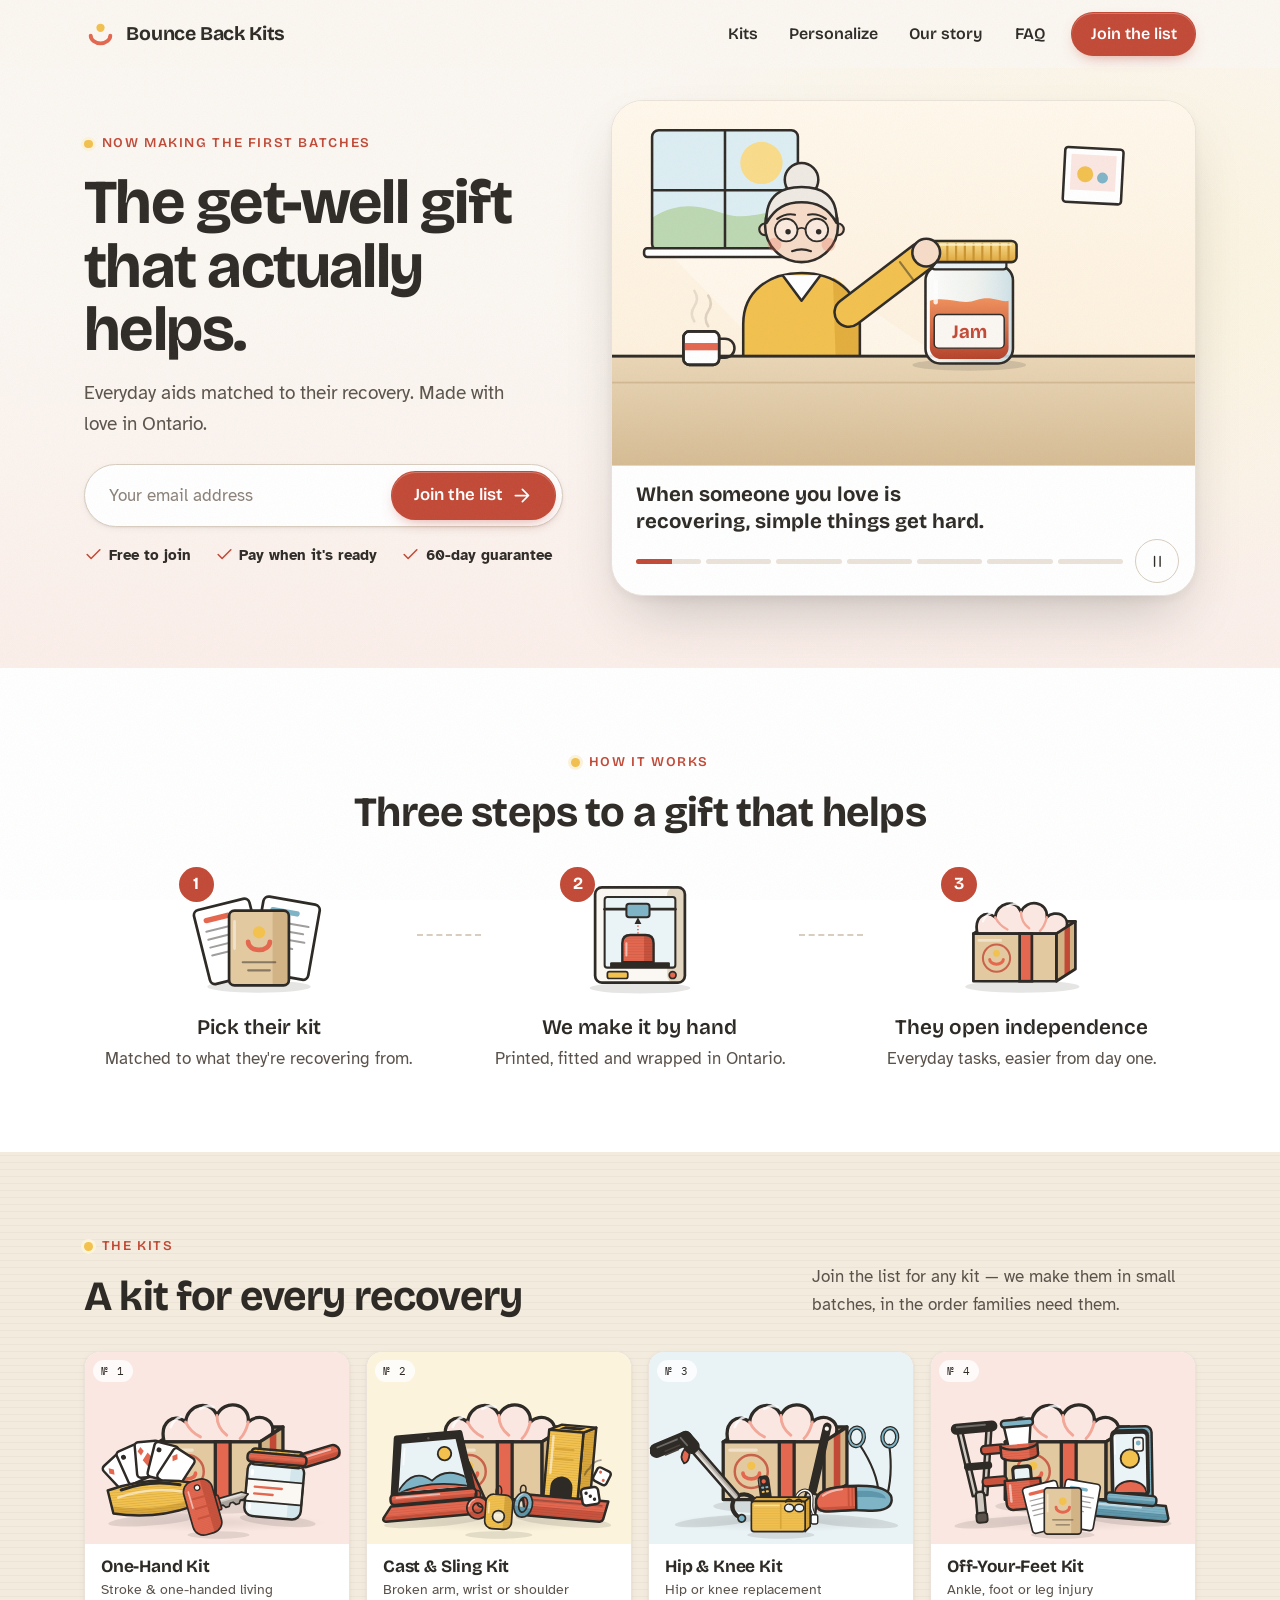
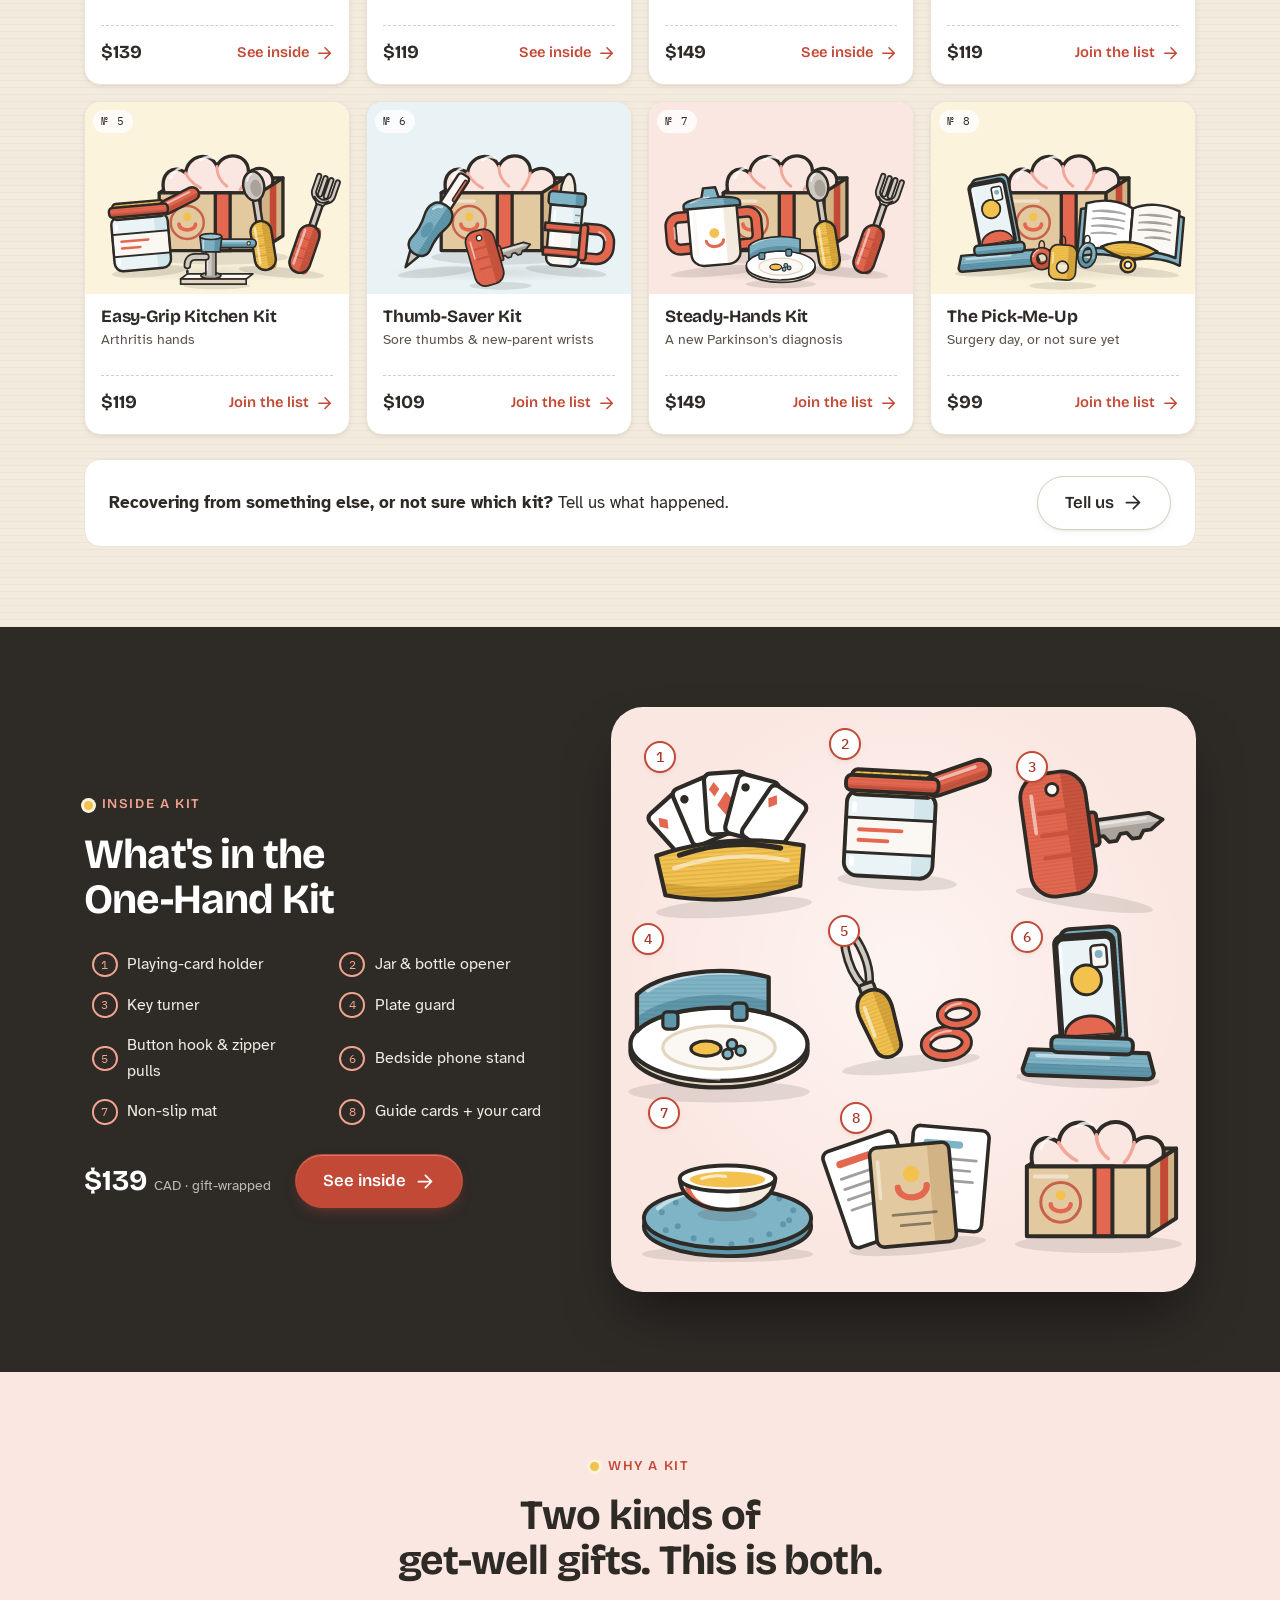
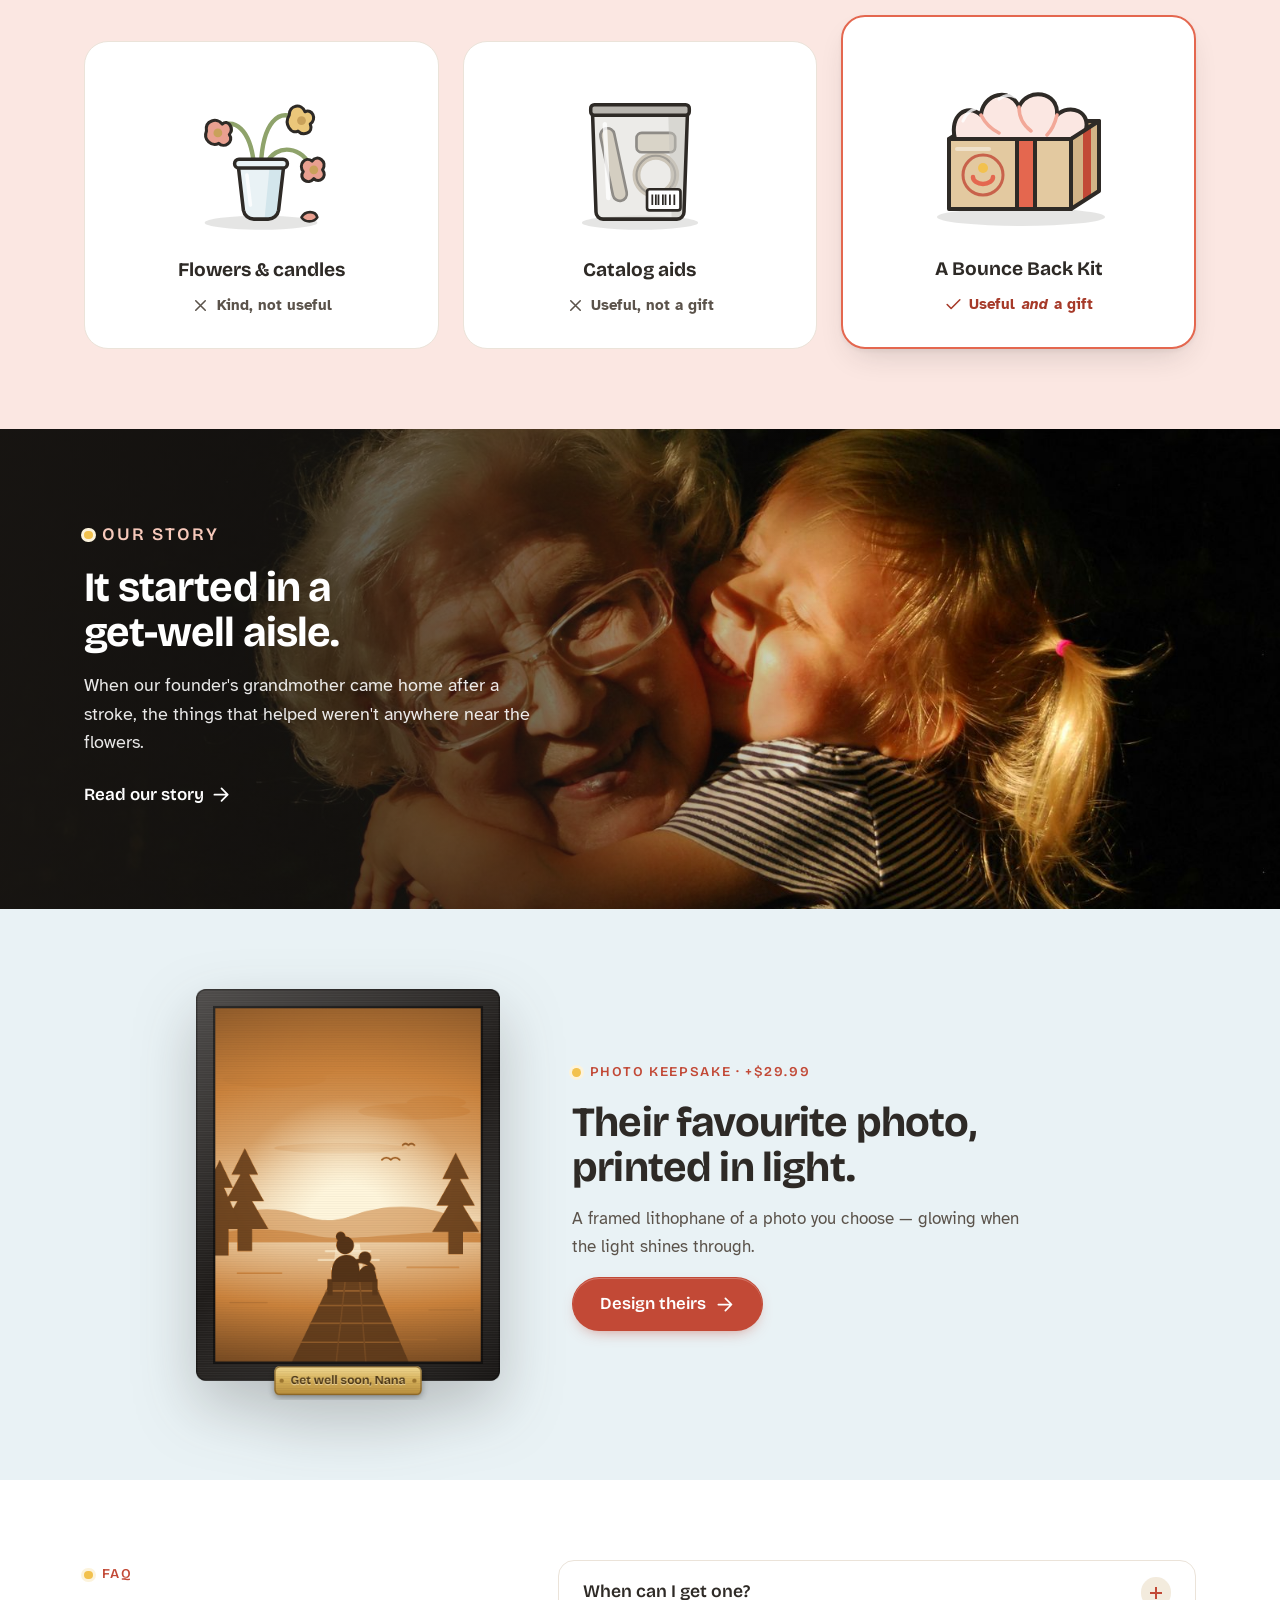
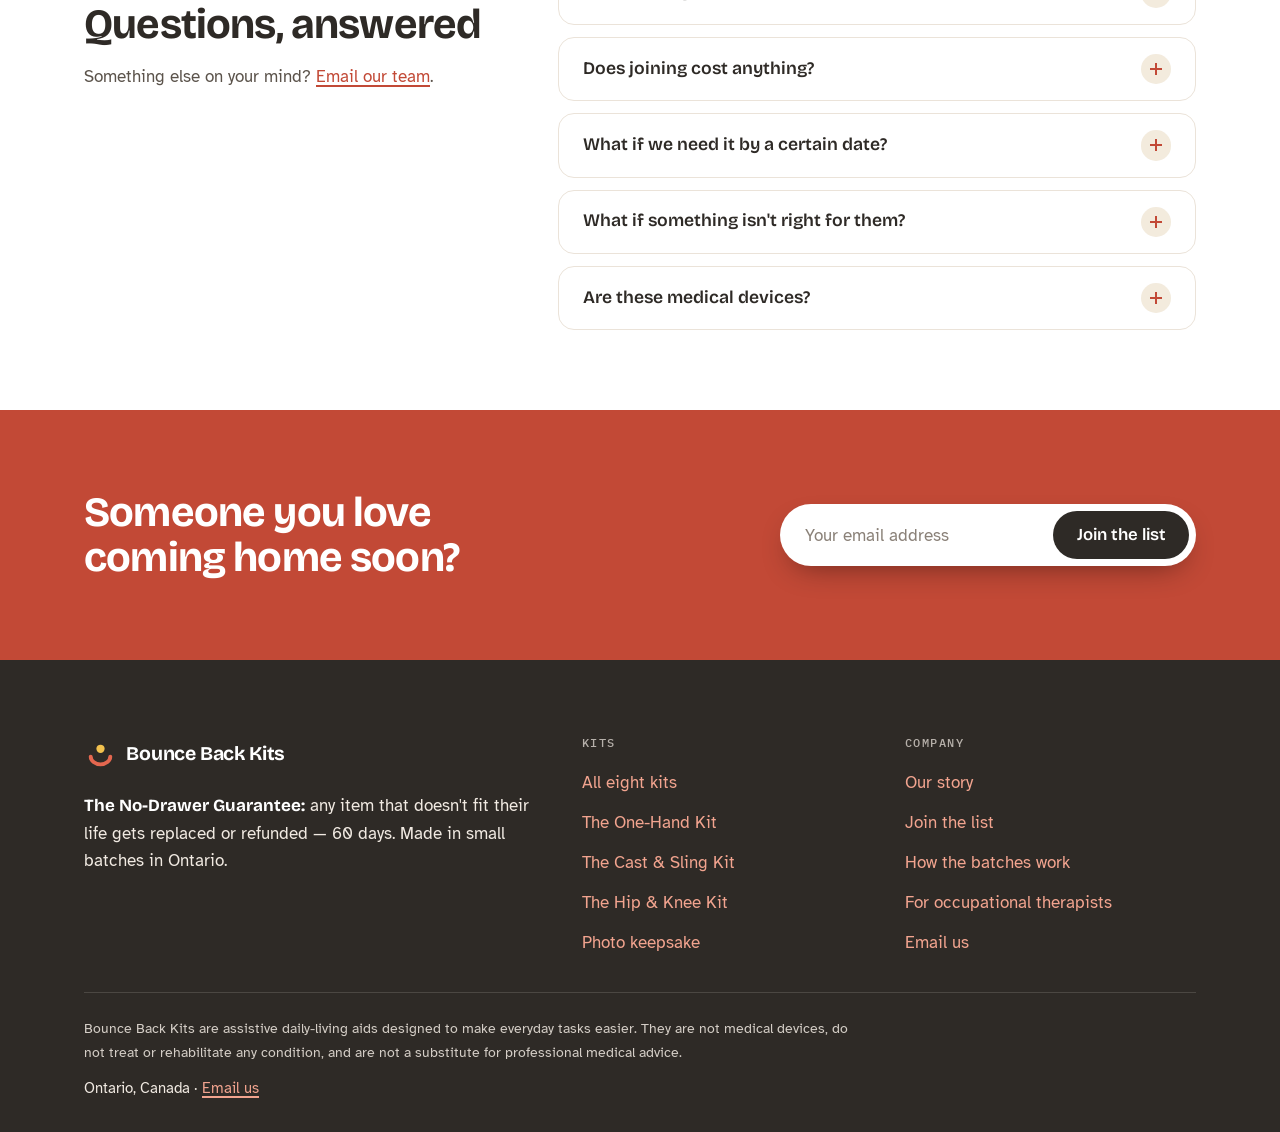
==== index.html @ bc69ba79 "Deploy site from 6f3f08d" ====
<!DOCTYPE html>
<html lang="en">
<head>
<meta charset="utf-8">
<meta name="viewport" content="width=device-width, initial-scale=1">
<meta name="robots" content="noindex, nofollow">
<title>Bounce Back Kits — the get-well gift that actually helps</title>
<meta name="description" content="Condition-matched gift kits of daily-living aids, made in small batches in Ontario. Join the list for the kit they need.">
<meta name="theme-color" content="#FBF7F2">
<meta property="og:type" content="website">
<meta property="og:title" content="Bounce Back Kits — the get-well gift that actually helps">
<meta property="og:description" content="The get-well gift that actually helps: kits of everyday aids matched to their recovery, made with love in small batches in Ontario.">
<meta property="og:image" content="assets/og-image.png">
<link rel="icon" href="assets/logo-mark.svg" type="image/svg+xml">
<link rel="preconnect" href="https://fonts.googleapis.com">
<link rel="preconnect" href="https://fonts.gstatic.com" crossorigin>
<link rel="stylesheet" href="https://fonts.googleapis.com/css2?family=Bricolage+Grotesque:opsz,wght@12..96,400;12..96,600;12..96,700&family=Atkinson+Hyperlegible:ital,wght@0,400;0,700;1,400&family=IBM+Plex+Mono:wght@400;500&display=swap">
<link rel="stylesheet" href="assets/styles.css">
<script>document.documentElement.classList.add("js");</script>
</head>
<body>
<a class="skip-link" href="#main">Skip to content</a>

<nav class="nav" aria-label="Main">
  <div class="nav-inner">
    <a class="wordmark" href="index.html"><img class="mark-img" src="assets/logo-mark.svg" alt="" width="40" height="32">Bounce Back Kits</a>
    <a class="btn nav-join" href="join.html">Join</a>
    <button class="nav-toggle" type="button" aria-expanded="false" aria-controls="nav-links">
      <svg class="icon" viewBox="0 0 24 24" aria-hidden="true"><path d="M4 7h16M4 12h16M4 17h16"/></svg>Menu
    </button>
    <div class="nav-links" id="nav-links">
      <a href="index.html#kits">Kits</a>
      <a href="personalize.html">Personalize</a>
      <a href="about.html">Our story</a>
      <a href="index.html#faq">FAQ</a>
      <a class="btn" href="join.html">Join the list</a>
    </div>
  </div>
</nav>

<main id="main">

<!-- 1 · Hero: short promise + one-field join, with the explainer "video" -->
<header class="hero2">
  <div class="wrap hero2-grid">
    <div class="hero2-copy">
      <p class="kicker">Now making the first batches</p>
      <h1>The <span class="nobr">get-well</span> gift that actually helps.</h1>
      <p class="hero2-sub">Everyday aids matched to their recovery. Made with love in Ontario.</p>
      <form class="quick-join" data-join="quick" data-done="hero-done" action="https://formspree.io/f/xyezrllg" method="POST">
        <input type="hidden" name="kits" value="Not sure yet">
        <input type="hidden" name="source" value="Homepage hero">
        <label class="visually-hidden" for="hero-email">Your email</label>
        <div class="quick-join-row" data-main-cta>
          <input type="email" id="hero-email" name="email" autocomplete="email" placeholder="Your email address" required>
          <button class="btn" type="submit">Join the list <svg class="icon icon-arrow" viewBox="0 0 24 24" aria-hidden="true"><path d="M5 12h14M13 5l7 7-7 7"/></svg></button>
        </div>
        <div class="honeypot" aria-hidden="true"><input type="text" name="_gotcha" tabindex="-1" autocomplete="off" aria-label="Leave empty"></div>
        <p class="form-status" role="status" aria-live="polite"></p>
      </form>
      <div class="quick-done" id="hero-done" tabindex="-1" hidden>
        <span class="icon-badge"><svg class="icon" viewBox="0 0 24 24" aria-hidden="true"><path d="M20 6 9 17l-5-5"/></svg></span>
        <p><strong>You're on the list.</strong> Our team will be in touch personally before we make your batch. <a href="join.html">Tell us who it's for</a></p>
      </div>
      <ul class="hero2-ticks">
        <li><svg class="icon" viewBox="0 0 24 24" aria-hidden="true"><path d="M20 6 9 17l-5-5"/></svg>Free to join</li>
        <li><svg class="icon" viewBox="0 0 24 24" aria-hidden="true"><path d="M20 6 9 17l-5-5"/></svg>Pay when it's ready</li>
        <li><svg class="icon" viewBox="0 0 24 24" aria-hidden="true"><path d="M20 6 9 17l-5-5"/></svg>60-day guarantee</li>
      </ul>
    </div>

    <div class="explainer" role="region" aria-label="How Bounce Back Kits work, in about 25 seconds">
      <div class="ex-stage">
        <svg viewBox="0 0 1600 1000" aria-hidden="true" focusable="false">
          <defs>
            <linearGradient id="x-wall" x1="0" y1="0" x2="0" y2="1"><stop offset="0" stop-color="#FFF8EC"/><stop offset="1" stop-color="#FDEED8"/></linearGradient>
            <linearGradient id="x-wood" x1="0" y1="0" x2="0" y2="1"><stop offset="0" stop-color="#EAD6B6"/><stop offset="1" stop-color="#D6BC94"/></linearGradient>
            <linearGradient id="x-glass" x1="0" x2="1"><stop offset="0" stop-color="#FFFFFF" stop-opacity=".92"/><stop offset=".55" stop-color="#EAF3F6" stop-opacity=".65"/><stop offset="1" stop-color="#C9DFE7" stop-opacity=".92"/></linearGradient>
            <linearGradient id="x-jam" x1="0" y1="0" x2="0" y2="1"><stop offset="0" stop-color="#F0905C"/><stop offset="1" stop-color="#B5422A"/></linearGradient>
            <linearGradient id="x-lid" x1="0" y1="0" x2="0" y2="1"><stop offset="0" stop-color="#FADF90"/><stop offset="1" stop-color="#E0A63A"/></linearGradient>
            <linearGradient id="x-kraft" x1="0" y1="0" x2="0" y2="1"><stop offset="0" stop-color="#EACDA5"/><stop offset="1" stop-color="#D1A877"/></linearGradient>
            <linearGradient id="x-kraft2" x1="0" y1="0" x2="0" y2="1"><stop offset="0" stop-color="#C99F6D"/><stop offset="1" stop-color="#AB8152"/></linearGradient>
            <radialGradient id="x-glow3" cx="50%" cy="55%" r="70%"><stop offset="0" stop-color="#FFF6E2"/><stop offset="1" stop-color="#FBE3DC"/></radialGradient>
            <radialGradient id="x-glow7" cx="72%" cy="60%" r="70%"><stop offset="0" stop-color="#FFF4DC"/><stop offset="1" stop-color="#FBE9E2"/></radialGradient>
            <clipPath id="x-lidclip"><rect x="850" y="384" width="260" height="58" rx="14"/></clipPath>
            <clipPath id="x-winclip"><rect x="110" y="80" width="400" height="330" rx="18"/></clipPath>
          </defs>

          <!-- ===== Scenes 1 + 2: Nana's kitchen ===== -->
          <g id="x-k">
            <rect width="1600" height="1000" fill="url(#x-wall)"/>
            <polygon points="150,410 470,410 900,700 430,700" fill="#FFFFFF" opacity=".3"/>
            <g clip-path="url(#x-winclip)">
              <rect x="110" y="80" width="400" height="330" fill="#DDEEF3"/>
              <circle cx="410" cy="170" r="58" fill="#F9DC8A"/>
              <path d="M110 320 C 190 270 250 290 310 310 C 380 332 440 290 510 300 V410 H110 Z" fill="#BCD8B2"/>
            </g>
            <path d="M310 80 V410 M110 245 H510" stroke="#2E2A26" stroke-width="7"/>
            <rect x="110" y="80" width="400" height="330" rx="18" fill="none" stroke="#2E2A26" stroke-width="7"/>
            <rect x="88" y="404" width="444" height="24" rx="9" fill="#FFFFFF" stroke="#2E2A26" stroke-width="7"/>
            <g transform="rotate(3 1320 205)">
              <rect x="1240" y="130" width="160" height="150" rx="8" fill="#FFFFFF" stroke="#2E2A26" stroke-width="7"/>
              <rect x="1258" y="148" width="124" height="98" fill="#FBE7E2"/>
              <circle cx="1298" cy="202" r="22" fill="#F2C14E"/><circle cx="1346" cy="210" r="15" fill="#7FB4C7"/>
            </g>

            <!-- Nana (drawn before the counter so it hides her waist) -->
            <g id="x-nana">
              <path d="M360 780 V612 C360 522 430 472 520 472 C610 472 680 522 680 612 V780 Z" fill="#F2C14E"/>
              <path d="M606 484 C652 506 680 552 680 612 V780 H616 Z" fill="#E3AE3C"/>
              <path d="M360 780 V612 C360 522 430 472 520 472 C610 472 680 522 680 612 V780" fill="none" stroke="#2E2A26" stroke-width="7" stroke-linejoin="round"/>
              <path d="M468 478 L520 548 L572 478" fill="#FFFFFF" stroke="#2E2A26" stroke-width="7" stroke-linejoin="round"/>
              <circle cx="520" cy="216" r="46" fill="#EFEAE3" stroke="#2E2A26" stroke-width="7"/>
              <circle cx="420" cy="352" r="16" fill="#F6DCC8" stroke="#2E2A26" stroke-width="6"/><circle cx="620" cy="352" r="16" fill="#F6DCC8" stroke="#2E2A26" stroke-width="6"/>
              <circle cx="520" cy="342" r="100" fill="#F6DCC8" stroke="#2E2A26" stroke-width="7"/>
              <path d="M424 334 C420 254 470 236 520 236 C570 236 620 254 616 334 C592 292 562 278 520 278 C478 278 448 292 424 334 Z" fill="#EFEAE3" stroke="#2E2A26" stroke-width="7" stroke-linejoin="round"/>
              <circle cx="446" cy="394" r="19" fill="#E4674F" opacity=".26"/><circle cx="594" cy="394" r="19" fill="#E4674F" opacity=".26"/>
              <g id="x-brows" fill="none" stroke="#2E2A26" stroke-width="6" stroke-linecap="round">
                <path id="x-browL" d="M452 314 Q478 302 502 312"/><path id="x-browR" d="M538 312 Q562 302 588 314"/>
              </g>
              <g fill="#FFFFFF" fill-opacity=".4" stroke="#2E2A26" stroke-width="5"><circle cx="478" cy="354" r="31"/><circle cx="562" cy="354" r="31"/></g>
              <path d="M509 352 Q520 344 531 352" fill="none" stroke="#2E2A26" stroke-width="5"/>
              <g id="x-eyes" fill="#2E2A26"><circle cx="478" cy="356" r="7.5"/><circle cx="562" cy="356" r="7.5"/></g>
              <path id="x-mouth" d="M494 412 Q520 402 546 412" fill="none" stroke="#2E2A26" stroke-width="6" stroke-linecap="round"/>
            </g>

            <!-- counter -->
            <rect y="700" width="1600" height="300" fill="url(#x-wood)"/>
            <rect y="696" width="1600" height="8" fill="#2E2A26"/>
            <rect y="770" width="1600" height="5" fill="#C4A77C" opacity=".55"/>

            <!-- mug with steam -->
            <g>
              <g id="x-steam" fill="none" stroke="#C9BCA8" stroke-width="7" stroke-linecap="round" opacity=".8">
                <path d="M226 606 q-14 -22 0 -42 q14 -20 0 -42"/><path d="M264 610 q-14 -22 0 -42 q14 -20 0 -42"/>
              </g>
              <path d="M290 652 h20 a26 26 0 0 1 0 52 h-20" fill="none" stroke="#2E2A26" stroke-width="7"/>
              <rect x="196" y="632" width="98" height="92" rx="16" fill="#FFFFFF" stroke="#2E2A26" stroke-width="7"/>
              <rect x="196" y="664" width="98" height="20" fill="#E4674F"/>
              <rect x="196" y="632" width="98" height="92" rx="16" fill="none" stroke="#2E2A26" stroke-width="7"/>
            </g>

            <!-- jar -->
            <g id="x-jar">
              <ellipse cx="980" cy="724" rx="156" ry="16" fill="#2E2A26" opacity=".14"/>
              <rect x="860" y="452" width="240" height="268" rx="40" fill="url(#x-glass)"/>
              <path d="M872 548 C920 534 960 562 1000 546 C1040 532 1070 554 1088 548 V676 A32 32 0 0 1 1056 708 H904 A32 32 0 0 1 872 676 Z" fill="url(#x-jam)"/>
              <rect x="884" y="586" width="192" height="92" rx="12" fill="#FBF7F2" stroke="#2E2A26" stroke-width="4"/>
              <text x="980" y="650" text-anchor="middle" font-family="Bricolage Grotesque, Arial, sans-serif" font-weight="700" font-size="52" fill="#C24936">Jam</text>
              <path d="M888 496 V552" stroke="#FFFFFF" stroke-width="12" stroke-linecap="round" opacity=".85"/>
              <rect x="860" y="452" width="240" height="268" rx="40" fill="none" stroke="#2E2A26" stroke-width="7"/>
              <rect x="878" y="436" width="204" height="26" rx="8" fill="#EAF3F6" stroke="#2E2A26" stroke-width="6"/>
              <g id="x-lidg">
                <rect x="850" y="384" width="260" height="58" rx="14" fill="url(#x-lid)"/>
                <g clip-path="url(#x-lidclip)" stroke="#C99430" stroke-width="6" stroke-linecap="round"><path d="M872 392 V436 M896 392 V436 M920 392 V436 M944 392 V436 M968 392 V436 M992 392 V436 M1016 392 V436 M1040 392 V436 M1064 392 V436 M1088 392 V436"/></g>
                <path d="M866 394 H1094" stroke="#FFF3C9" stroke-width="6" stroke-linecap="round" opacity=".85"/>
                <rect x="850" y="384" width="260" height="58" rx="14" fill="none" stroke="#2E2A26" stroke-width="7"/>
              </g>
              <g id="x-strain" stroke="#E4674F" stroke-width="9" stroke-linecap="round" opacity="0"><path d="M1134 388 l28 -20 M1142 418 h36 M1134 448 l28 18 M980 366 v-34 M930 370 l-14 -30 M1030 370 l14 -30"/></g>
            </g>

            <!-- her working arm, over the jar -->
            <g id="x-arm">
              <path d="M650 580 L852 426" stroke="#2E2A26" stroke-width="86" stroke-linecap="round"/>
              <path d="M650 580 L852 426" stroke="#F2C14E" stroke-width="72" stroke-linecap="round"/>
              <path d="M790 442 L826 490" stroke="#2E2A26" stroke-width="6" stroke-linecap="round" opacity=".5"/>
              <circle cx="862" cy="416" r="38" fill="#F6DCC8" stroke="#2E2A26" stroke-width="7"/>
            </g>

            <!-- scene 2: the flowers arrive -->
            <g id="x-flowers">
              <g class="x-fl">
                <ellipse cx="1262" cy="726" rx="80" ry="10" fill="#2E2A26" opacity=".12"/>
                <g fill="none" stroke="#7C9A5A" stroke-width="8" stroke-linecap="round"><path d="M1262 580 C1250 520 1216 480 1196 440 M1262 580 C1262 510 1262 460 1262 404 M1262 580 C1274 520 1308 480 1328 440 M1262 580 C1244 540 1234 520 1226 500 M1262 580 C1280 540 1290 520 1298 500"/></g>
                <g stroke="#2E2A26" stroke-width="5"><circle cx="1194" cy="430" r="34" fill="#F28C7A"/><circle cx="1262" cy="396" r="36" fill="#F2C14E"/><circle cx="1330" cy="430" r="34" fill="#E9A0C0"/><circle cx="1224" cy="494" r="26" fill="#F2C14E"/><circle cx="1300" cy="494" r="26" fill="#F28C7A"/></g>
                <g fill="#FFFFFF" opacity=".75"><circle cx="1194" cy="430" r="11"/><circle cx="1262" cy="396" r="12"/><circle cx="1330" cy="430" r="11"/></g>
                <path d="M1206 566 H1318 L1304 712 A14 14 0 0 1 1290 724 H1234 A14 14 0 0 1 1220 712 Z" fill="url(#x-glass)" stroke="#2E2A26" stroke-width="7" stroke-linejoin="round"/>
              </g>
              <g class="x-fl">
                <path d="M1468 330 C1456 480 1470 600 1452 712" fill="none" stroke="#2E2A26" stroke-width="4"/>
                <ellipse cx="1468" cy="246" rx="66" ry="80" fill="#7FB4C7" stroke="#2E2A26" stroke-width="7"/>
                <path d="M1440 206 q10 -22 30 -26" fill="none" stroke="#FFFFFF" stroke-width="9" stroke-linecap="round" opacity=".8"/>
                <path d="M1458 324 l10 12 l10 -12 z" fill="#7FB4C7" stroke="#2E2A26" stroke-width="5" stroke-linejoin="round"/>
              </g>
              <g class="x-fl"><g transform="rotate(-5 1410 676)">
                <rect x="1362" y="622" width="96" height="104" rx="6" fill="#FFFFFF" stroke="#2E2A26" stroke-width="6"/>
                <path d="M1380 654 h60 M1380 676 h60 M1380 698 h36" stroke="#E4674F" stroke-width="6" stroke-linecap="round"/>
              </g></g>
            </g>
          </g>

          <!-- ===== Scene 3: the kit ===== -->
          <g id="x-s3" opacity="0">
            <rect width="1600" height="1000" fill="url(#x-glow3)"/>
            <ellipse cx="840" cy="908" rx="330" ry="30" fill="#2E2A26" opacity=".14"/>
            <g id="x-tissue" stroke="#2E2A26" stroke-width="6" fill="#FBD9D0"><circle cx="690" cy="630" r="46"/><circle cx="780" cy="606" r="56"/><circle cx="880" cy="604" r="56"/><circle cx="968" cy="628" r="46"/></g>
            <g id="x-items3">
              <g class="x-it"><image href="assets/items/jar-opener.svg" x="140" y="240" width="280" height="280"/><g class="x-lab"><rect x="125" y="520" width="310" height="76" rx="38" fill="#FFFFFF" stroke="#2E2A26" stroke-width="5"/><text x="280" y="574" text-anchor="middle" font-family="Atkinson Hyperlegible, Verdana, sans-serif" font-weight="700" font-size="44" fill="#2E2A26">Opens jars</text></g></g>
              <g class="x-it"><image href="assets/items/card-holder.svg" x="470" y="90" width="280" height="280"/><g class="x-lab"><rect x="444" y="370" width="332" height="76" rx="38" fill="#FFFFFF" stroke="#2E2A26" stroke-width="5"/><text x="610" y="424" text-anchor="middle" font-family="Atkinson Hyperlegible, Verdana, sans-serif" font-weight="700" font-size="44" fill="#2E2A26">Holds cards</text></g></g>
              <g class="x-it"><image href="assets/items/key-turner.svg" x="850" y="90" width="280" height="280"/><g class="x-lab"><rect x="836" y="370" width="308" height="76" rx="38" fill="#FFFFFF" stroke="#2E2A26" stroke-width="5"/><text x="990" y="424" text-anchor="middle" font-family="Atkinson Hyperlegible, Verdana, sans-serif" font-weight="700" font-size="44" fill="#2E2A26">Turns keys</text></g></g>
              <g class="x-it"><image href="assets/items/phone-stand.svg" x="1180" y="240" width="280" height="280"/><g class="x-lab"><rect x="1104" y="520" width="432" height="76" rx="38" fill="#FFFFFF" stroke="#2E2A26" stroke-width="5"/><text x="1320" y="574" text-anchor="middle" font-family="Atkinson Hyperlegible, Verdana, sans-serif" font-weight="700" font-size="44" fill="#2E2A26">Holds the phone</text></g></g>
            </g>
            <g id="x-box3">
              <polygon points="560,640 640,606 1120,606 1040,640" fill="#7D5A35"/>
              <rect x="560" y="640" width="480" height="260" fill="url(#x-kraft)" stroke="#2E2A26" stroke-width="7" stroke-linejoin="round"/>
              <polygon points="1040,640 1120,606 1120,866 1040,900" fill="url(#x-kraft2)" stroke="#2E2A26" stroke-width="7" stroke-linejoin="round"/>
              <rect x="775" y="640" width="50" height="260" fill="#E4674F" stroke="#2E2A26" stroke-width="5"/>
              <polygon points="1068,628 1092,618 1092,878 1068,888" fill="#C24936" stroke="#2E2A26" stroke-width="5"/>
              <circle cx="664" cy="772" r="52" fill="none" stroke="#C24936" stroke-width="6" opacity=".85"/><circle cx="664" cy="754" r="10" fill="#F2C14E"/><path d="M640 776 A24 18 0 0 0 688 776" fill="none" stroke="#C24936" stroke-width="9" stroke-linecap="round"/>
            </g>
            <g id="x-lid3">
              <polygon points="545,615 640,575 1135,575 1050,615" fill="#F0D9B5" stroke="#2E2A26" stroke-width="7" stroke-linejoin="round"/>
              <rect x="545" y="615" width="505" height="64" fill="url(#x-kraft)" stroke="#2E2A26" stroke-width="7" stroke-linejoin="round"/>
              <polygon points="1050,615 1135,575 1135,639 1050,679" fill="url(#x-kraft2)" stroke="#2E2A26" stroke-width="7" stroke-linejoin="round"/>
              <polygon points="772,615 866,575 916,575 822,615" fill="#E4674F" stroke="#2E2A26" stroke-width="5" stroke-linejoin="round"/>
              <rect x="772" y="615" width="50" height="64" fill="#E4674F" stroke="#2E2A26" stroke-width="5"/>
              <ellipse cx="788" cy="552" rx="62" ry="34" transform="rotate(-18 788 552)" fill="#E4674F" stroke="#2E2A26" stroke-width="7"/>
              <ellipse cx="900" cy="552" rx="62" ry="34" transform="rotate(18 900 552)" fill="#E4674F" stroke="#2E2A26" stroke-width="7"/>
              <circle cx="844" cy="570" r="22" fill="#C24936" stroke="#2E2A26" stroke-width="7"/>
            </g>
          </g>

          <!-- ===== Scene 4: made and fitted ===== -->
          <g id="x-s4" opacity="0">
            <rect width="1600" height="1000" fill="#F6ECDB"/>
            <rect y="820" width="1600" height="180" fill="#E5D3B3"/><rect y="816" width="1600" height="8" fill="#2E2A26"/>
            <g transform="translate(96 166) scale(3.25)">
              <ellipse cx="100" cy="204" rx="78" ry="7" fill="#2E2A26" opacity=".12"/>
              <rect x="34" y="30" width="132" height="170" rx="10" fill="#FBF7F2"/>
              <rect x="142" y="30" width="24" height="170" rx="10" fill="#E3D6C0"/>
              <rect x="34" y="30" width="132" height="170" rx="10" fill="none" stroke="#2E2A26" stroke-width="2.3"/>
              <rect x="48" y="44" width="104" height="124" rx="4" fill="#EAF3F6" stroke="#2E2A26" stroke-width="2"/>
              <path d="M48 62 H152" stroke="#2E2A26" stroke-width="2.4" stroke-linecap="round"/>
              <g id="x-part"><path d="M70 158 V118 Q70 104 84 104 H116 Q130 104 130 118 V158 Z" fill="#E4674F" stroke="#2E2A26" stroke-width="2.2"/><path d="M74 114 H126 M72 124 H128 M72 134 H128 M72 144 H128 M72 152 H128" stroke="#C9533D" stroke-width="1.4"/></g>
              <g id="x-head"><rect x="82" y="54" width="36" height="20" rx="4" fill="#7FB4C7" stroke="#2E2A26" stroke-width="2"/><path d="M100 74 L95 84 H105 Z" fill="#2E2A26"/></g>
              <rect x="56" y="158" width="88" height="8" rx="2" fill="#2E2A26"/>
              <rect x="52" y="176" width="34" height="12" rx="3" fill="#F2C14E" stroke="#2E2A26" stroke-width="1.8"/><circle cx="148" cy="182" r="6" fill="#E4674F" stroke="#2E2A26" stroke-width="1.8"/>
            </g>
            <g id="x-card4">
              <g transform="rotate(-3 1180 440)">
                <rect x="912" y="182" width="560" height="540" rx="24" fill="#2E2A26" opacity=".1"/>
                <rect x="900" y="170" width="560" height="540" rx="24" fill="#FFFFFF" stroke="#2E2A26" stroke-width="7"/>
                <text x="950" y="266" font-family="Bricolage Grotesque, Arial, sans-serif" font-weight="800" font-size="62" fill="#2E2A26">Fitted for Nana</text>
                <path d="M950 300 H1410" stroke="#E4D9CB" stroke-width="6" stroke-linecap="round"/>
                <g font-family="Atkinson Hyperlegible, Verdana, sans-serif" font-weight="700" font-size="54" fill="#2E2A26"><text x="1030" y="404">Left hand</text><text x="1030" y="510">Small grip</text><text x="1030" y="616">Loves cards</text></g>
                <g class="x-ck"><circle cx="974" cy="386" r="30" fill="#C24936"/><path d="M960 388 l10 11 l19 -22" fill="none" stroke="#FFFFFF" stroke-width="7" stroke-linecap="round" stroke-linejoin="round"/></g>
                <g class="x-ck"><circle cx="974" cy="492" r="30" fill="#C24936"/><path d="M960 494 l10 11 l19 -22" fill="none" stroke="#FFFFFF" stroke-width="7" stroke-linecap="round" stroke-linejoin="round"/></g>
                <g class="x-ck"><circle cx="974" cy="598" r="30" fill="#C24936"/><path d="M960 600 l10 11 l19 -22" fill="none" stroke="#FFFFFF" stroke-width="7" stroke-linecap="round" stroke-linejoin="round"/></g>
              </g>
            </g>
            <g id="x-stamp4"><g transform="rotate(-12 1350 800)">
              <circle cx="1350" cy="800" r="108" fill="#FBF7F2" stroke="#C24936" stroke-width="9"/><circle cx="1350" cy="800" r="90" fill="none" stroke="#C24936" stroke-width="3"/>
              <text x="1350" y="790" text-anchor="middle" font-family="Bricolage Grotesque, Arial, sans-serif" font-weight="800" font-size="38" fill="#C24936">Made in</text>
              <text x="1350" y="836" text-anchor="middle" font-family="Bricolage Grotesque, Arial, sans-serif" font-weight="800" font-size="38" fill="#C24936">Ontario</text>
            </g></g>
          </g>

          <!-- ===== Scene 5: it arrives as a gift ===== -->
          <g id="x-s5" opacity="0">
            <rect width="1600" height="1000" fill="url(#x-glow3)"/>
            <rect y="800" width="1600" height="200" fill="url(#x-wood)"/><rect y="796" width="1600" height="8" fill="#2E2A26"/>
            <g id="x-gift5">
              <ellipse cx="690" cy="806" rx="310" ry="20" fill="#2E2A26" opacity=".16"/>
              <rect x="430" y="460" width="520" height="340" fill="url(#x-kraft)" stroke="#2E2A26" stroke-width="7" stroke-linejoin="round"/>
              <rect x="410" y="400" width="560" height="84" rx="10" fill="#F0D9B5" stroke="#2E2A26" stroke-width="7"/>
              <rect x="660" y="400" width="60" height="400" fill="#E4674F" stroke="#2E2A26" stroke-width="5"/>
              <g id="x-bow5">
                <ellipse cx="628" cy="368" rx="76" ry="42" transform="rotate(-18 628 368)" fill="#E4674F" stroke="#2E2A26" stroke-width="7"/>
                <ellipse cx="752" cy="368" rx="76" ry="42" transform="rotate(18 752 368)" fill="#E4674F" stroke="#2E2A26" stroke-width="7"/>
                <path d="M676 400 l-34 70 M704 400 l34 70" stroke="#2E2A26" stroke-width="18" stroke-linecap="round"/><path d="M676 400 l-34 70 M704 400 l34 70" stroke="#E4674F" stroke-width="10" stroke-linecap="round"/>
                <circle cx="690" cy="392" r="28" fill="#C24936" stroke="#2E2A26" stroke-width="7"/>
              </g>
              <g id="x-tag5">
                <path d="M720 404 C790 420 830 470 842 520" fill="none" stroke="#2E2A26" stroke-width="4"/>
                <g transform="rotate(9 900 560)">
                  <path d="M846 516 H1054 a10 10 0 0 1 10 10 V596 a10 10 0 0 1 -10 10 H846 L810 561 Z" fill="#FFFFFF" stroke="#2E2A26" stroke-width="6" stroke-linejoin="round"/>
                  <circle cx="838" cy="561" r="7" fill="#2E2A26"/>
                  <text x="954" y="576" text-anchor="middle" font-family="Bricolage Grotesque, Arial, sans-serif" font-weight="700" font-size="40" fill="#2E2A26">For Nana</text>
                </g>
              </g>
            </g>
            <g id="x-card5">
              <g transform="rotate(7 1230 620)">
                <rect x="1062" y="492" width="360" height="270" rx="12" fill="#2E2A26" opacity=".1"/>
                <rect x="1050" y="480" width="360" height="270" rx="12" fill="#FFFFFF" stroke="#2E2A26" stroke-width="7"/>
                <text x="1230" y="566" text-anchor="middle" font-family="Bricolage Grotesque, Arial, sans-serif" font-weight="800" font-size="46" fill="#C24936">Get well soon</text>
                <path d="M1096 610 H1364 M1096 646 H1364 M1096 682 H1280" stroke="#D8CDBF" stroke-width="7" stroke-linecap="round"/>
                <text x="1364" y="730" text-anchor="end" font-family="Atkinson Hyperlegible, Verdana, sans-serif" font-size="30" fill="#5B534B">with love, all of us</text>
              </g>
            </g>
          </g>

          <!-- ===== Scene 6: what they get back ===== -->
          <g id="x-s6" opacity="0">
            <rect width="1600" height="1000" fill="#FFF8EC"/>
            <g class="x-pan">
              <rect x="60" y="120" width="470" height="740" rx="42" fill="#FBE7E2" stroke="#2E2A26" stroke-width="7"/>
              <image href="assets/items/jar-opener.svg" x="125" y="170" width="340" height="340"/>
              <g stroke="#F2C14E" stroke-width="12" stroke-linecap="round"><path d="M150 250 l-30 -24 M196 196 l-18 -34 M132 320 h-38"/></g>
              <text x="295" y="640" text-anchor="middle" font-family="Bricolage Grotesque, Arial, sans-serif" font-weight="800" font-size="62" fill="#2E2A26">On her own</text>
              <text x="295" y="712" text-anchor="middle" font-family="Bricolage Grotesque, Arial, sans-serif" font-weight="800" font-size="62" fill="#2E2A26">again</text>
              <g class="x-tick"><circle cx="470" cy="180" r="38" fill="#C24936" stroke="#FFFFFF" stroke-width="6"/><path d="M452 182 l13 14 l24 -28" fill="none" stroke="#FFFFFF" stroke-width="8" stroke-linecap="round" stroke-linejoin="round"/></g>
            </g>
            <g class="x-pan">
              <rect x="565" y="120" width="470" height="740" rx="42" fill="#E9F2F5" stroke="#2E2A26" stroke-width="7"/>
              <image href="assets/items/phone-stand.svg" x="610" y="170" width="340" height="340"/>
              <g id="x-hi"><path d="M836 300 H1000 a22 22 0 0 1 22 22 V386 a22 22 0 0 1 -22 22 H890 l-34 30 l6 -30 H836 a22 22 0 0 1 -22 -22 V322 a22 22 0 0 1 22 -22 Z" fill="#FFFFFF" stroke="#2E2A26" stroke-width="6" stroke-linejoin="round"/><text x="918" y="370" text-anchor="middle" font-family="Bricolage Grotesque, Arial, sans-serif" font-weight="700" font-size="40" fill="#2E2A26">Hi Nana!</text></g>
              <text x="800" y="640" text-anchor="middle" font-family="Bricolage Grotesque, Arial, sans-serif" font-weight="800" font-size="62" fill="#2E2A26">Close to</text>
              <text x="800" y="712" text-anchor="middle" font-family="Bricolage Grotesque, Arial, sans-serif" font-weight="800" font-size="62" fill="#2E2A26">family</text>
              <g class="x-tick"><circle cx="975" cy="180" r="38" fill="#C24936" stroke="#FFFFFF" stroke-width="6"/><path d="M957 182 l13 14 l24 -28" fill="none" stroke="#FFFFFF" stroke-width="8" stroke-linecap="round" stroke-linejoin="round"/></g>
            </g>
            <g class="x-pan">
              <rect x="1070" y="120" width="470" height="740" rx="42" fill="#FCF3DC" stroke="#2E2A26" stroke-width="7"/>
              <image href="assets/items/card-holder.svg" x="1110" y="170" width="340" height="340"/>
              <g id="x-dice"><rect x="1404" y="404" width="76" height="76" rx="14" fill="#FFFFFF" stroke="#2E2A26" stroke-width="6" transform="rotate(14 1442 442)"/><g fill="#2E2A26"><circle cx="1428" cy="428" r="7"/><circle cx="1442" cy="442" r="7"/><circle cx="1456" cy="456" r="7"/></g></g>
              <text x="1305" y="640" text-anchor="middle" font-family="Bricolage Grotesque, Arial, sans-serif" font-weight="800" font-size="62" fill="#2E2A26">Game night</text>
              <text x="1305" y="712" text-anchor="middle" font-family="Bricolage Grotesque, Arial, sans-serif" font-weight="800" font-size="62" fill="#2E2A26">is back</text>
              <g class="x-tick"><circle cx="1480" cy="180" r="38" fill="#C24936" stroke="#FFFFFF" stroke-width="6"/><path d="M1462 182 l13 14 l24 -28" fill="none" stroke="#FFFFFF" stroke-width="8" stroke-linecap="round" stroke-linejoin="round"/></g>
            </g>
          </g>

          <!-- ===== Scene 7: end card (also the still frame when motion is off) ===== -->
          <g id="x-s7">
            <rect width="1600" height="1000" fill="url(#x-glow7)"/>
            <path id="x-arc7" d="M84 212 A70 55 0 0 0 224 212" fill="none" stroke="#E4674F" stroke-width="28" stroke-linecap="round"/>
            <circle id="x-ball7" cx="154" cy="156" r="30" fill="#F2C14E"/>
            <g class="x-up"><text x="262" y="206" font-family="Bricolage Grotesque, Arial, sans-serif" font-weight="700" font-size="56" fill="#2E2A26">Bounce Back Kits</text></g>
            <g class="x-up"><text x="80" y="398" font-family="Bricolage Grotesque, Arial, sans-serif" font-weight="800" font-size="96" letter-spacing="-2.5" fill="#2E2A26">The get-well gift</text></g>
            <g class="x-up"><text x="80" y="504" font-family="Bricolage Grotesque, Arial, sans-serif" font-weight="800" font-size="96" letter-spacing="-2.5" fill="#2E2A26">that actually helps.</text></g>
            <g font-family="Atkinson Hyperlegible, Verdana, sans-serif" font-weight="700" font-size="42" fill="#2E2A26">
              <g class="x-up"><circle cx="104" cy="590" r="22" fill="#C24936"/><path d="M94 591 l8 9 l14 -17" fill="none" stroke="#FFFFFF" stroke-width="6" stroke-linecap="round" stroke-linejoin="round"/><text x="144" y="605">Free to join</text></g>
              <g class="x-up"><circle cx="104" cy="656" r="22" fill="#C24936"/><path d="M94 657 l8 9 l14 -17" fill="none" stroke="#FFFFFF" stroke-width="6" stroke-linecap="round" stroke-linejoin="round"/><text x="144" y="671">Pay when it's ready</text></g>
              <g class="x-up"><circle cx="104" cy="722" r="22" fill="#C24936"/><path d="M94 723 l8 9 l14 -17" fill="none" stroke="#FFFFFF" stroke-width="6" stroke-linecap="round" stroke-linejoin="round"/><text x="144" y="737">60-day guarantee</text></g>
            </g>
            <a href="join.html" tabindex="-1"><g id="x-btn7"><rect x="80" y="792" width="420" height="116" rx="58" fill="#C24936"/><text x="290" y="868" text-anchor="middle" font-family="Bricolage Grotesque, Arial, sans-serif" font-weight="700" font-size="50" fill="#FFFFFF">Join the list →</text></g></a>

            <!-- Nana and her grandchild, game night -->
            <g id="x-end-people">
              <g class="x-bob">
                <path d="M930 860 V690 C930 606 990 560 1066 560 C1142 560 1202 606 1202 690 V860 Z" fill="#F2C14E" stroke="#2E2A26" stroke-width="7" stroke-linejoin="round"/>
                <path d="M1022 566 L1066 624 L1110 566" fill="#FFFFFF" stroke="#2E2A26" stroke-width="7" stroke-linejoin="round"/>
                <circle cx="1066" cy="338" r="40" fill="#EFEAE3" stroke="#2E2A26" stroke-width="7"/>
                <circle cx="1066" cy="446" r="86" fill="#F6DCC8" stroke="#2E2A26" stroke-width="7"/>
                <path d="M984 440 C980 372 1022 356 1066 356 C1110 356 1152 372 1148 440 C1128 404 1102 392 1066 392 C1030 392 1004 404 984 440 Z" fill="#EFEAE3" stroke="#2E2A26" stroke-width="7" stroke-linejoin="round"/>
                <circle cx="1002" cy="490" r="16" fill="#E4674F" opacity=".26"/><circle cx="1130" cy="490" r="16" fill="#E4674F" opacity=".26"/>
                <g fill="#FFFFFF" fill-opacity=".4" stroke="#2E2A26" stroke-width="5"><circle cx="1030" cy="456" r="27"/><circle cx="1102" cy="456" r="27"/></g>
                <path d="M1057 454 Q1066 447 1075 454" fill="none" stroke="#2E2A26" stroke-width="5"/>
                <path d="M1018 458 q12 -12 24 0 M1090 458 q12 -12 24 0" fill="none" stroke="#2E2A26" stroke-width="6" stroke-linecap="round"/>
                <path d="M1036 500 Q1066 532 1096 500" fill="#FFFFFF" stroke="#2E2A26" stroke-width="6" stroke-linecap="round" stroke-linejoin="round"/>
              </g>
              <g class="x-bob">
                <path d="M1290 860 V736 C1290 676 1334 644 1388 644 C1442 644 1486 676 1486 736 V860 Z" fill="#7FB4C7" stroke="#2E2A26" stroke-width="7" stroke-linejoin="round"/>
                <circle cx="1388" cy="566" r="66" fill="#F6DCC8" stroke="#2E2A26" stroke-width="7"/>
                <path d="M1324 560 C1322 506 1356 494 1388 494 C1420 494 1454 506 1452 560 C1436 536 1414 528 1388 528 C1362 528 1340 536 1324 560 Z" fill="#C9963F" stroke="#2E2A26" stroke-width="7" stroke-linejoin="round"/>
                <circle cx="1340" cy="596" r="12" fill="#E4674F" opacity=".26"/><circle cx="1436" cy="596" r="12" fill="#E4674F" opacity=".26"/>
                <path d="M1354 574 q10 -10 20 0 M1402 574 q10 -10 20 0" fill="none" stroke="#2E2A26" stroke-width="6" stroke-linecap="round"/>
                <path d="M1366 604 Q1388 628 1410 604" fill="#FFFFFF" stroke="#2E2A26" stroke-width="6" stroke-linecap="round" stroke-linejoin="round"/>
              </g>
              <rect x="860" y="852" width="740" height="148" fill="url(#x-wood)"/><rect x="860" y="848" width="740" height="8" fill="#2E2A26"/>
              <image href="assets/items/card-holder.svg" x="1120" y="650" width="250" height="250"/>
            </g>
          </g>
        </svg>
      </div>

      <p class="ex-caption" aria-hidden="true">Join the list. It's free, and you only pay when their box is ready.</p>
      <ol class="ex-lines">
        <li>When someone you love is recovering, simple things get hard.</li>
        <li>Flowers are kind. But the jar is still shut.</li>
        <li>So we make gift boxes of simple tools, matched to their recovery.</li>
        <li>Each one is made by hand in Ontario and fitted to them.</li>
        <li>It arrives wrapped as a gift, with your card inside.</li>
        <li>They do more on their own, stay close to family, and enjoy game night again.</li>
        <li>The get-well gift that actually helps. Join the list: it's free, and you only pay when their box is ready.</li>
      </ol>

      <div class="ex-bar">
        <div class="ex-segs">
          <button class="ex-seg" type="button" aria-label="Part 1 of 7: the problem"><span><i></i></span></button>
          <button class="ex-seg" type="button" aria-label="Part 2 of 7: flowers don't help"><span><i></i></span></button>
          <button class="ex-seg" type="button" aria-label="Part 3 of 7: the kit"><span><i></i></span></button>
          <button class="ex-seg" type="button" aria-label="Part 4 of 7: made and fitted"><span><i></i></span></button>
          <button class="ex-seg" type="button" aria-label="Part 5 of 7: it arrives as a gift"><span><i></i></span></button>
          <button class="ex-seg" type="button" aria-label="Part 6 of 7: what they get back"><span><i></i></span></button>
          <button class="ex-seg" type="button" aria-label="Part 7 of 7: join the list"><span><i></i></span></button>
        </div>
        <button class="ex-toggle" type="button" aria-pressed="false" aria-label="Pause the explainer">
          <svg class="icon i-pause" viewBox="0 0 24 24" aria-hidden="true"><path d="M8 5v14M16 5v14"/></svg>
          <svg class="icon i-play" viewBox="0 0 24 24" aria-hidden="true"><path d="M7 4.5v15l12-7.5z"/></svg>
        </button>
      </div>
    </div>
  </div>
</header>

<!-- 2 · How it works -->
<section class="band-white">
  <div class="wrap">
    <div class="section-head center-head">
      <p class="kicker">How it works</p>
      <h2>Three steps to a gift that helps</h2>
    </div>
    <ol class="steps3">
      <li class="reveal" style="--i:0"><img src="assets/items/guide-cards.svg" alt="" width="120" height="120"><span class="n">1</span><h3>Pick their kit</h3><p>Matched to what they're recovering from.</p></li>
      <li class="reveal" style="--i:1"><img src="assets/art/printer.svg" alt="" width="120" height="120"><span class="n">2</span><h3>We make it by hand</h3><p>Printed, fitted and wrapped in Ontario.</p></li>
      <li class="reveal" style="--i:2"><img src="assets/items/gift-box-open.svg" alt="" width="120" height="120"><span class="n">3</span><h3>They open independence</h3><p>Everyday tasks, easier from day one.</p></li>
    </ol>
  </div>
</section>

<!-- 3 · The kits -->
<section id="kits" class="band-oat">
  <div class="wrap">
    <div class="split-head">
      <div>
        <p class="kicker">The kits</p>
        <h2>A kit for every recovery</h2>
      </div>
      <p>Join the list for any kit — we make them in small batches, in the order families need them.</p>
    </div>
    <div class="kit-grid compact-grid">
      <a class="kit-card compact reveal" style="--i:0" href="kits/one-hand.html">
        <div class="art scene">
          <span class="num">№ 1</span>
          <img class="s-box" src="assets/items/gift-box-open.svg" alt="">
          <img class="s-left" src="assets/items/card-holder.svg" alt="">
          <img class="s-right" src="assets/items/jar-opener.svg" alt="">
          <img class="s-front" src="assets/items/key-turner.svg" alt="">
        </div>
        <div class="body">
          <h3>One-Hand Kit</h3>
          <p class="for">Stroke &amp; one-handed living</p>
          <div class="meta"><span class="price">$139</span><span class="go">See inside <svg class="icon" viewBox="0 0 24 24" aria-hidden="true"><path d="M5 12h14M13 5l7 7-7 7"/></svg></span></div>
        </div>
      </a>
      <a class="kit-card compact wash-butter reveal" style="--i:1" href="kits/cast-sling.html">
        <div class="art scene">
          <span class="num">№ 2</span>
          <img class="s-box" src="assets/items/gift-box-open.svg" alt="">
          <img class="s-left" src="assets/items/tablet-stand.svg" alt="">
          <img class="s-right" src="assets/items/dice-tower.svg" alt="">
          <img class="s-front" src="assets/items/zipper-pulls.svg" alt="">
        </div>
        <div class="body">
          <h3>Cast &amp; Sling Kit</h3>
          <p class="for">Broken arm, wrist or shoulder</p>
          <div class="meta"><span class="price">$119</span><span class="go">See inside <svg class="icon" viewBox="0 0 24 24" aria-hidden="true"><path d="M5 12h14M13 5l7 7-7 7"/></svg></span></div>
        </div>
      </a>
      <a class="kit-card compact wash-sky reveal" style="--i:2" href="kits/hip-knee.html">
        <div class="art scene">
          <span class="num">№ 3</span>
          <img class="s-box" src="assets/items/gift-box-open.svg" alt="">
          <img class="s-left" src="assets/items/reacher.svg" alt="">
          <img class="s-right" src="assets/items/sock-aid.svg" alt="">
          <img class="s-front" src="assets/items/bedside-caddy.svg" alt="">
        </div>
        <div class="body">
          <h3>Hip &amp; Knee Kit</h3>
          <p class="for">Hip or knee replacement</p>
          <div class="meta"><span class="price">$149</span><span class="go">See inside <svg class="icon" viewBox="0 0 24 24" aria-hidden="true"><path d="M5 12h14M13 5l7 7-7 7"/></svg></span></div>
        </div>
      </a>
      <a class="kit-card compact reveal" style="--i:3" href="join.html?kit=off-your-feet">
        <div class="art scene">
          <span class="num">№ 4</span>
          <img class="s-box" src="assets/items/gift-box-open.svg" alt="">
          <img class="s-left" src="assets/items/crutch-caddy.svg" alt="">
          <img class="s-right" src="assets/items/phone-stand.svg" alt="">
          <img class="s-front" src="assets/items/guide-cards.svg" alt="">
        </div>
        <div class="body">
          <h3>Off-Your-Feet Kit</h3>
          <p class="for">Ankle, foot or leg injury</p>
          <div class="meta"><span class="price">$119</span><span class="go">Join the list <svg class="icon" viewBox="0 0 24 24" aria-hidden="true"><path d="M5 12h14M13 5l7 7-7 7"/></svg></span></div>
        </div>
      </a>
      <a class="kit-card compact wash-butter reveal" style="--i:0" href="join.html?kit=easy-grip">
        <div class="art scene">
          <span class="num">№ 5</span>
          <img class="s-box" src="assets/items/gift-box-open.svg" alt="">
          <img class="s-left" src="assets/items/jar-opener.svg" alt="">
          <img class="s-right" src="assets/items/built-up-utensil.svg" alt="">
          <img class="s-front" src="assets/items/tap-turner.svg" alt="">
        </div>
        <div class="body">
          <h3>Easy-Grip Kitchen Kit</h3>
          <p class="for">Arthritis hands</p>
          <div class="meta"><span class="price">$119</span><span class="go">Join the list <svg class="icon" viewBox="0 0 24 24" aria-hidden="true"><path d="M5 12h14M13 5l7 7-7 7"/></svg></span></div>
        </div>
      </a>
      <a class="kit-card compact wash-sky reveal" style="--i:1" href="join.html?kit=thumb-saver">
        <div class="art scene">
          <span class="num">№ 6</span>
          <img class="s-box" src="assets/items/gift-box-open.svg" alt="">
          <img class="s-left" src="assets/items/pen-grip.svg" alt="">
          <img class="s-right" src="assets/items/bottle-cradle.svg" alt="">
          <img class="s-front" src="assets/items/key-turner.svg" alt="">
        </div>
        <div class="body">
          <h3>Thumb-Saver Kit</h3>
          <p class="for">Sore thumbs &amp; new-parent wrists</p>
          <div class="meta"><span class="price">$109</span><span class="go">Join the list <svg class="icon" viewBox="0 0 24 24" aria-hidden="true"><path d="M5 12h14M13 5l7 7-7 7"/></svg></span></div>
        </div>
      </a>
      <a class="kit-card compact reveal" style="--i:2" href="join.html?kit=steady-hands">
        <div class="art scene">
          <span class="num">№ 7</span>
          <img class="s-box" src="assets/items/gift-box-open.svg" alt="">
          <img class="s-left" src="assets/items/two-handle-mug.svg" alt="">
          <img class="s-right" src="assets/items/built-up-utensil.svg" alt="">
          <img class="s-front" src="assets/items/plate-guard.svg" alt="">
        </div>
        <div class="body">
          <h3>Steady-Hands Kit</h3>
          <p class="for">A new Parkinson's diagnosis</p>
          <div class="meta"><span class="price">$149</span><span class="go">Join the list <svg class="icon" viewBox="0 0 24 24" aria-hidden="true"><path d="M5 12h14M13 5l7 7-7 7"/></svg></span></div>
        </div>
      </a>
      <a class="kit-card compact wash-butter reveal" style="--i:3" href="join.html?kit=pick-me-up">
        <div class="art scene">
          <span class="num">№ 8</span>
          <img class="s-box" src="assets/items/gift-box-open.svg" alt="">
          <img class="s-left" src="assets/items/phone-stand.svg" alt="">
          <img class="s-right" src="assets/items/page-holder.svg" alt="">
          <img class="s-front" src="assets/items/zipper-pulls.svg" alt="">
        </div>
        <div class="body">
          <h3>The Pick-Me-Up</h3>
          <p class="for">Surgery day, or not sure yet</p>
          <div class="meta"><span class="price">$99</span><span class="go">Join the list <svg class="icon" viewBox="0 0 24 24" aria-hidden="true"><path d="M5 12h14M13 5l7 7-7 7"/></svg></span></div>
        </div>
      </a>
    </div>
    <div class="kits-more">
      <p><strong>Recovering from something else, or not sure which kit?</strong> Tell us what happened.</p>
      <a class="btn btn-light" href="join.html?kit=other">Tell us <svg class="icon icon-arrow" viewBox="0 0 24 24" aria-hidden="true"><path d="M5 12h14M13 5l7 7-7 7"/></svg></a>
    </div>
  </div>
</section>

<!-- 4 · Inside a kit (dark) -->
<section class="band-ink">
  <div class="wrap inside-grid">
    <div class="inside-copy">
      <p class="kicker">Inside a kit</p>
      <h2>What's in the One-Hand Kit</h2>
      <ol class="fl-labels">
        <li class="fl-label" data-item="1"><span class="n">1</span>Playing-card holder</li>
        <li class="fl-label" data-item="2"><span class="n">2</span>Jar &amp; bottle opener</li>
        <li class="fl-label" data-item="3"><span class="n">3</span>Key turner</li>
        <li class="fl-label" data-item="4"><span class="n">4</span>Plate guard</li>
        <li class="fl-label" data-item="5"><span class="n">5</span>Button hook &amp; zipper pulls</li>
        <li class="fl-label" data-item="6"><span class="n">6</span>Bedside phone stand</li>
        <li class="fl-label" data-item="7"><span class="n">7</span>Non-slip mat</li>
        <li class="fl-label" data-item="8"><span class="n">8</span>Guide cards + your card</li>
      </ol>
      <div class="inside-cta">
        <span class="inside-price">$139 <small>CAD · gift-wrapped</small></span>
        <a class="btn" href="kits/one-hand.html">See inside <svg class="icon icon-arrow" viewBox="0 0 24 24" aria-hidden="true"><path d="M5 12h14M13 5l7 7-7 7"/></svg></a>
      </div>
    </div>
    <div class="flatlay wash-coral reveal">
      <img class="fl-item" data-item="1" src="assets/items/card-holder.svg" alt="" style="--x:2%;--y:3%;--w:36%;--r:-4deg">
      <img class="fl-item" data-item="2" src="assets/items/jar-opener.svg" alt="" style="--x:34%;--y:1%;--w:33%;--r:3deg">
      <img class="fl-item" data-item="3" src="assets/items/key-turner.svg" alt="" style="--x:66%;--y:5%;--w:32%;--r:8deg">
      <img class="fl-item" data-item="4" src="assets/items/plate-guard.svg" alt="" style="--x:0%;--y:34%;--w:37%;--r:0deg">
      <img class="fl-item" data-item="5" src="assets/items/button-hook.svg" alt="" style="--x:34%;--y:33%;--w:32%;--r:-6deg">
      <img class="fl-item" data-item="6" src="assets/items/phone-stand.svg" alt="" style="--x:65%;--y:34%;--w:34%;--r:2deg">
      <img class="fl-item" data-item="7" src="assets/items/nonslip-mat.svg" alt="" style="--x:3%;--y:64%;--w:34%;--r:0deg">
      <img class="fl-item" data-item="8" src="assets/items/guide-cards.svg" alt="" style="--x:36%;--y:65%;--w:31%;--r:-5deg">
      <img class="fl-item fl-deco" src="assets/items/gift-box-open.svg" alt="" style="--x:66%;--y:62%;--w:34%;--r:0deg">
      <span class="fl-dot" data-item="1" style="--x:5.6%;--y:5.9%" aria-hidden="true">1</span>
      <span class="fl-dot" data-item="2" style="--x:37.3%;--y:3.6%" aria-hidden="true">2</span>
      <span class="fl-dot" data-item="3" style="--x:69.2%;--y:7.6%" aria-hidden="true">3</span>
      <span class="fl-dot" data-item="4" style="--x:3.7%;--y:37.0%" aria-hidden="true">4</span>
      <span class="fl-dot" data-item="5" style="--x:37.2%;--y:35.6%" aria-hidden="true">5</span>
      <span class="fl-dot" data-item="6" style="--x:68.4%;--y:36.7%" aria-hidden="true">6</span>
      <span class="fl-dot" data-item="7" style="--x:6.4%;--y:66.7%" aria-hidden="true">7</span>
      <span class="fl-dot" data-item="8" style="--x:39.1%;--y:67.5%" aria-hidden="true">8</span>
    </div>
  </div>
</section>

<!-- 5 · Why a kit -->
<section class="band-coral-wash">
  <div class="wrap">
    <div class="section-head center-head">
      <p class="kicker">Why a kit</p>
      <h2>Two kinds of <span class="nobr">get-well</span> gifts. This is both.</h2>
    </div>
    <div class="why3">
      <figure class="reveal" style="--i:0"><img src="assets/art/flowers-wilt.svg" alt="" width="200" height="200"><figcaption><strong>Flowers &amp; candles</strong><span class="verdict no"><svg class="icon" viewBox="0 0 24 24" aria-hidden="true"><path d="M18 6 6 18M6 6l12 12"/></svg>Kind, not useful</span></figcaption></figure>
      <figure class="reveal" style="--i:1"><img src="assets/art/poly-bag.svg" alt="" width="200" height="200"><figcaption><strong>Catalog aids</strong><span class="verdict no"><svg class="icon" viewBox="0 0 24 24" aria-hidden="true"><path d="M18 6 6 18M6 6l12 12"/></svg>Useful, not a gift</span></figcaption></figure>
      <figure class="why-ours reveal" style="--i:2"><img src="assets/items/gift-box-open.svg" alt="" width="200" height="200"><figcaption><strong>A Bounce Back Kit</strong><span class="verdict yes"><svg class="icon" viewBox="0 0 24 24" aria-hidden="true"><path d="M20 6 9 17l-5-5"/></svg>Useful <em>and</em> a gift</span></figcaption></figure>
    </div>
  </div>
</section>

<!-- 6 · Our story (photo band) -->
<section class="photo-band">
  <img class="photo-band-img" src="assets/photos/p1-together-1600.jpg" srcset="assets/photos/p1-together-800.jpg 800w, assets/photos/p1-together-1600.jpg 1600w" sizes="100vw" alt="" loading="lazy" decoding="async" width="1600" height="1067">
  <div class="wrap">
    <div class="photo-band-copy">
      <p class="kicker">Our story</p>
      <h2>It started in a <span class="nobr">get-well</span> aisle.</h2>
      <p>When our founder's grandmother came home after a stroke, the things that helped weren't anywhere near the flowers.</p>
      <a class="text-link" href="about.html">Read our story <svg class="icon" viewBox="0 0 24 24" aria-hidden="true"><path d="M5 12h14M13 5l7 7-7 7"/></svg></a>
    </div>
  </div>
</section>

<!-- 7 · Photo keepsake -->
<section class="band-sky">
  <div class="wrap keepsake-grid">
    <img class="keepsake-img reveal" src="assets/art/litho-example-render.png" alt="Example keepsake: a black-framed lithophane glowing warm amber, showing two people on a dock at sunset, with a gold nameplate reading Get well soon, Nana" width="378" height="512" loading="lazy">
    <div class="reveal" style="--i:1">
      <p class="kicker">Photo keepsake · +$29.99</p>
      <h2>Their favourite photo, printed in light.</h2>
      <p class="keepsake-sub">A framed lithophane of a photo you choose — glowing when the light shines through.</p>
      <a class="btn" href="personalize.html">Design theirs <svg class="icon icon-arrow" viewBox="0 0 24 24" aria-hidden="true"><path d="M5 12h14M13 5l7 7-7 7"/></svg></a>
    </div>
  </div>
</section>

<!-- 8 · FAQ -->
<section id="faq" class="band-white">
  <div class="wrap faq-grid">
    <div>
      <p class="kicker">FAQ</p>
      <h2>Questions, answered</h2>
      <p class="muted">Something else on your mind? <a href="mailto:anshuk.chhibber@gmail.com?subject=Question">Email our team</a>.</p>
    </div>
    <div class="faq">
      <details>
        <summary>When can I get one?</summary>
        <p>We make kits in small batches and work through the list in order. Join for the kit you need, and we'll be in touch personally before we make yours.</p>
      </details>
      <details>
        <summary>Does joining cost anything?</summary>
        <p>No. When their box is ready we send the total and a secure payment link. If the timing no longer works, just say no thanks.</p>
      </details>
      <details>
        <summary>What if we need it by a certain date?</summary>
        <p><a href="mailto:anshuk.chhibber@gmail.com?subject=Needed%20by%20a%20date">Email us</a> with the date. If we can make it in time we will — and if we can't, we'll tell you honestly.</p>
      </details>
      <details>
        <summary>What if something isn't right for them?</summary>
        <p>The No-Drawer Guarantee: we replace or refund any item that doesn't fit their life — 60 days, and printed pieces don't need to be shipped back.</p>
      </details>
      <details>
        <summary>Are these medical devices?</summary>
        <p>No. They're everyday aids that make ordinary tasks easier. If their care team has recommended specific equipment, follow that advice first.</p>
      </details>
    </div>
  </div>
</section>

<!-- 9 · Final CTA -->
<section class="band-coral cta-final">
  <div class="wrap cta-final-inner">
    <h2>Someone you love coming home soon?</h2>
    <div class="cta-join">
      <form class="quick-join" data-join="quick" data-done="band-done" action="https://formspree.io/f/xyezrllg" method="POST">
        <input type="hidden" name="kits" value="Not sure yet">
        <input type="hidden" name="source" value="Homepage closing band">
        <label class="visually-hidden" for="band-email">Your email</label>
        <div class="quick-join-row">
          <input type="email" id="band-email" name="email" autocomplete="email" placeholder="Your email address" required>
          <button class="btn" type="submit">Join the list</button>
        </div>
        <div class="honeypot" aria-hidden="true"><input type="text" name="_gotcha" tabindex="-1" autocomplete="off" aria-label="Leave empty"></div>
        <p class="form-status" role="status" aria-live="polite"></p>
      </form>
      <div class="quick-done" id="band-done" tabindex="-1" hidden>
        <span class="icon-badge"><svg class="icon" viewBox="0 0 24 24" aria-hidden="true"><path d="M20 6 9 17l-5-5"/></svg></span>
        <p><strong>You're on the list.</strong> <a href="join.html">Tell us who it's for</a> — it helps us fit their kit.</p>
      </div>
    </div>
  </div>
</section>

</main>

<div class="order-bar" inert>
  <span class="price">Small batches<small>Nothing to pay today</small></span>
  <a class="btn" href="#hero-email">Join the list</a>
</div>

<footer>
  <div class="wrap">
    <div class="footer-grid">
      <div>
        <a class="wordmark" href="index.html"><img class="mark-img" src="assets/logo-mark.svg" alt="" width="40" height="32">Bounce Back Kits</a>
        <p class="footer-guarantee"><strong>The No-Drawer Guarantee:</strong> any item that doesn't fit their life gets replaced or refunded — 60 days. Made in small batches in Ontario.</p>
      </div>
      <div>
        <h4>Kits</h4>
        <ul>
          <li><a href="index.html#kits">All eight kits</a></li>
          <li><a href="kits/one-hand.html">The One-Hand Kit</a></li>
          <li><a href="kits/cast-sling.html">The Cast &amp; Sling Kit</a></li>
          <li><a href="kits/hip-knee.html">The Hip &amp; Knee Kit</a></li>
          <li><a href="personalize.html">Photo keepsake</a></li>
        </ul>
      </div>
      <div>
        <h4>Company</h4>
        <ul>
          <li><a href="about.html">Our story</a></li>
          <li><a href="join.html">Join the list</a></li>
          <li><a href="index.html#faq">How the batches work</a></li>
          <li><a href="mailto:anshuk.chhibber@gmail.com?subject=OT%20demo%20kit">For occupational therapists</a></li>
          <li><a href="mailto:anshuk.chhibber@gmail.com">Email us</a></li>
        </ul>
      </div>
    </div>
    <div class="footer-bottom">
      <p class="disclaimer">Bounce Back Kits are assistive daily-living aids designed to make everyday tasks easier. They are not medical devices, do not treat or rehabilitate any condition, and are not a substitute for professional medical advice.</p>
      <p class="footer-meta">Ontario, Canada · <a href="mailto:anshuk.chhibber@gmail.com">Email us</a></p>
    </div>
  </div>
</footer>

<script src="assets/site.js"></script>
<script src="assets/join.js"></script>
<script src="https://cdnjs.cloudflare.com/ajax/libs/gsap/3.12.5/gsap.min.js"></script>
<script src="assets/explainer.js"></script>
</body>
</html>
---- assets/styles.css ----
/* Bounce Back Kits — site stylesheet v4 (2026-09 revamp).
   Brand: Direction C — coral/butter/sky, Bricolage Grotesque + Atkinson Hyperlegible. Rules live in site/styleguide.html.
   Layout/UX system informed by UI/UX Pro Max ("Nature Distilled" style: warm grain, soft shadows, organic radii;
   feature-showcase pattern; spacious density; subtle motion with reduced-motion respected).
   Single deliberate light theme (retail/gift context). */

/* ---------- 1. Primitive tokens (brand — do not change here without the brand book) ---------- */
:root {
  --paper: #FBF7F2;       /* Warm White — page ground */
  --card: #FFFFFF;
  --ink: #2E2A26;         /* Warm Ink — text */
  --muted: #5B534B;       /* Muted Umber — secondary text (~7:1 on paper) */
  --coral: #E4674F;       /* brand hue — decorative/large only, NOT small text */
  --coral-deep: #C24936;  /* THE action color (AA with white) */
  --coral-dark: #A63A29;  /* hover */
  --coral-wash: #FBE7E2;
  --butter: #F2C14E;
  --butter-wash: #FCF3DC;
  --sky: #7FB4C7;
  --sky-wash: #E9F2F5;
  --oat: #F3EBDD;
  --border: #EBE3D9;
  --border-strong: #D8CDBF;
  --footer-ink: #F1EAE2;
  --footer-link: #F2A48F;

  /* ---------- 2. Semantic tokens ---------- */
  --color-bg: var(--paper);
  --color-surface: var(--card);
  --color-text: var(--ink);
  --color-text-muted: var(--muted);
  --color-action: var(--coral-deep);
  --color-action-hover: var(--coral-dark);
  --color-focus: var(--coral-deep);

  /* Type */
  --font-display: "Bricolage Grotesque", "Arial Narrow", Arial, sans-serif;
  --font-body: "Atkinson Hyperlegible", Verdana, Arial, sans-serif;
  --font-mono: "IBM Plex Mono", ui-monospace, Consolas, monospace;

  /* Spacing — spacious scale (24–96 for sections) */
  --space-1: 0.25rem; --space-2: 0.5rem; --space-3: 0.75rem; --space-4: 1rem;
  --space-5: 1.5rem;  --space-6: 2rem;   --space-7: 3rem;    --space-8: 4.5rem; --space-9: 6rem;

  /* Shape & depth — organic radii, warm soft shadows */
  --radius-sm: 10px; --radius-md: 16px; --radius-lg: 24px; --radius-xl: 32px; --radius-pill: 999px;
  --shadow-sm: 0 1px 2px rgba(46, 42, 38, 0.06), 0 2px 8px -2px rgba(46, 42, 38, 0.08);
  --shadow-md: 0 2px 4px rgba(46, 42, 38, 0.05), 0 14px 32px -12px rgba(46, 42, 38, 0.2);
  --shadow-lg: 0 4px 8px rgba(46, 42, 38, 0.05), 0 28px 60px -20px rgba(46, 42, 38, 0.28);

  /* Motion */
  --ease-out: cubic-bezier(0.22, 1, 0.36, 1);
  --dur-fast: 150ms; --dur: 220ms; --dur-slow: 600ms;

  --wrap: 72rem;
  --layer-lines: repeating-linear-gradient(0deg, rgba(46, 42, 38, 0.035) 0 1px, transparent 1px 7px);
}

/* ---------- 3. Base ---------- */
*, *::before, *::after { box-sizing: border-box; }
html { scroll-behavior: smooth; -webkit-text-size-adjust: 100%; }
body {
  margin: 0;
  background: var(--color-bg);
  color: var(--color-text);
  font-family: var(--font-body);
  font-size: 1.0625rem;           /* 17px — generous for older readers */
  line-height: 1.62;
  overflow-x: hidden;
}
/* Nature Distilled grain — a whisper of paper texture over the whole page */
body::before {
  content: ""; position: fixed; inset: 0; z-index: 100; pointer-events: none; opacity: 0.05;
  background-image: url("data:image/svg+xml,%3Csvg xmlns='http://www.w3.org/2000/svg' width='160' height='160'%3E%3Cfilter id='n'%3E%3CfeTurbulence type='fractalNoise' baseFrequency='0.9' numOctaves='2' stitchTiles='stitch'/%3E%3C/filter%3E%3Crect width='100%25' height='100%25' filter='url(%23n)'/%3E%3C/svg%3E");
}
h1, h2, h3, h4 { font-family: var(--font-display); color: var(--color-text); text-wrap: balance; }
h1 { font-weight: 700; font-size: clamp(2.4rem, 6vw, 4.1rem); line-height: 1.02; letter-spacing: -0.025em; margin: 0 0 var(--space-5); }
h2 { font-weight: 700; font-size: clamp(1.75rem, 3.8vw, 2.6rem); line-height: 1.08; letter-spacing: -0.02em; margin: 0 0 var(--space-4); }
h3 { font-weight: 600; font-size: 1.2rem; line-height: 1.25; margin: 0 0 var(--space-2); }
p { margin: 0 0 var(--space-4); }
a { color: var(--color-action); text-underline-offset: 0.18em; text-decoration-thickness: 1.5px; transition: color var(--dur-fast); }
a:hover { color: var(--color-action-hover); }
img, svg, canvas { max-width: 100%; }
em { font-style: italic; }
:focus-visible { outline: 3px solid var(--color-focus); outline-offset: 3px; border-radius: 4px; }
::selection { background: var(--butter); color: var(--ink); }

.wrap { max-width: var(--wrap); margin: 0 auto; padding: 0 1.25rem; }
.narrow { max-width: 46rem; }

.muted { color: var(--color-text-muted); }

[hidden] { display: none !important; }
.nobr { white-space: nowrap; }
.visually-hidden { position: absolute !important; width: 1px; height: 1px; overflow: hidden; clip: rect(0 0 0 0); white-space: nowrap; }
.skip-link { position: absolute; left: 1rem; top: -4rem; z-index: 200; background: var(--ink); color: #fff; padding: 0.7rem 1rem; border-radius: var(--radius-sm); }
.skip-link:focus { top: 1rem; color: #fff; }

.icon { width: 1.25em; height: 1.25em; flex: none; fill: none; stroke: currentColor; stroke-width: 2; stroke-linecap: round; stroke-linejoin: round; vertical-align: -0.2em; }

/* ---------- 4. Nav ---------- */
.nav {
  position: sticky; top: 0; z-index: 50;
  background: rgba(251, 247, 242, 0.86);
  -webkit-backdrop-filter: saturate(1.4) blur(12px); backdrop-filter: saturate(1.4) blur(12px);
  border-bottom: 1px solid transparent;
  transition: border-color var(--dur), box-shadow var(--dur);
}
.nav.is-scrolled { border-bottom-color: var(--border); box-shadow: 0 6px 24px -18px rgba(46, 42, 38, 0.35); }
.nav-inner { display: flex; align-items: center; gap: var(--space-5); max-width: var(--wrap); margin: 0 auto; padding: 0.7rem 1.25rem; }
.wordmark {
  font-family: var(--font-display); font-weight: 700; font-size: 1.22rem; letter-spacing: -0.01em;
  color: var(--ink); text-decoration: none; display: inline-flex; align-items: center; gap: 0.55rem; min-height: 44px;
}
.wordmark:hover { color: var(--ink); }
.wordmark .mark-img { height: 1.7rem; width: auto; display: block; }
.nav-links { display: flex; align-items: center; gap: var(--space-1); margin-left: auto; }
.nav-links a {
  color: var(--ink); text-decoration: none; font-family: var(--font-display); font-weight: 600; font-size: 1rem;
  padding: 0.6rem 0.85rem; border-radius: var(--radius-pill); min-height: 44px; display: inline-flex; align-items: center;
  transition: background-color var(--dur-fast), color var(--dur-fast);
}
.nav-links a:hover { background: var(--oat); color: var(--ink); }
.nav-links a[aria-current="page"] { background: var(--coral-wash); color: var(--coral-dark); }
.nav-links .btn { margin-left: var(--space-2); padding: 0.6rem 1.15rem; min-height: 44px; color: #fff; }
.nav-links .btn:hover { background: var(--color-action-hover); color: #fff; }
.nav .nav-join { display: none; }
.nav-toggle {
  display: none; margin-left: auto; align-items: center; gap: 0.4rem; min-height: 44px; min-width: 44px;
  padding: 0.5rem 0.9rem; border-radius: var(--radius-pill); border: 1.5px solid var(--border-strong);
  background: var(--card); color: var(--ink); font: 600 1rem var(--font-display); cursor: pointer;
}

/* ---------- 5. Buttons ---------- */
.btn {
  display: inline-flex; align-items: center; justify-content: center; gap: 0.5rem;
  background: var(--color-action); color: #FFFFFF; text-decoration: none;
  font-family: var(--font-display); font-weight: 600; font-size: 1.05rem; line-height: 1.2;
  padding: 0.95rem 1.7rem; min-height: 48px; border-radius: var(--radius-pill); border: 1.5px solid transparent; cursor: pointer;
  box-shadow: 0 1px 0 rgba(255, 255, 255, 0.25) inset, 0 6px 16px -8px rgba(194, 73, 54, 0.7);
  transition: background-color var(--dur-fast), transform var(--dur) var(--ease-out), box-shadow var(--dur);
}
.btn:hover { background: var(--color-action-hover); color: #fff; transform: translateY(-1px); box-shadow: 0 10px 22px -10px rgba(166, 58, 41, 0.75); }
.btn:active { transform: translateY(0); }
.btn .icon { transition: transform var(--dur) var(--ease-out); }
.btn:hover .icon-arrow { transform: translateX(3px); }
.btn-ghost { background: transparent; color: var(--color-action); border-color: var(--color-action); box-shadow: none; }
.btn-ghost:hover { background: var(--coral-wash); color: var(--color-action-hover); box-shadow: none; }
.btn-light { background: var(--card); color: var(--ink); border-color: var(--border-strong); box-shadow: var(--shadow-sm); }
.btn-light:hover { background: var(--card); color: var(--coral-dark); border-color: var(--coral-deep); }
.btn-row { display: flex; gap: var(--space-3); flex-wrap: wrap; align-items: center; }
.text-link { font-family: var(--font-display); font-weight: 600; display: inline-flex; align-items: center; gap: 0.35rem; text-decoration: none; min-height: 44px; }
.text-link:hover .icon { transform: translateX(3px); }
.text-link .icon { transition: transform var(--dur) var(--ease-out); }

/* ---------- 6. Kickers & chips ---------- */
.kicker {
  font-family: var(--font-display); font-weight: 600; font-size: 0.84rem; letter-spacing: 0.12em; text-transform: uppercase;
  color: var(--color-action); margin: 0 0 var(--space-4); display: inline-flex; align-items: center; gap: 0.55rem;
}
.kicker::before { content: ""; width: 0.55rem; height: 0.55rem; border-radius: 50%; background: var(--butter); box-shadow: 0 0 0 3px var(--butter-wash); }
.kicker.spec { font-family: var(--font-mono); font-weight: 500; }

/* ---------- 7. Sections ---------- */
section { padding: 5rem 0; position: relative; }
.section-head { max-width: 44rem; margin-bottom: var(--space-6); }

/* ---------- 9. Icon badges ---------- */
.icon-badge {
  flex: none; width: 2.6rem; height: 2.6rem; border-radius: 50%; display: grid; place-items: center;
  background: var(--coral-wash); color: var(--coral-deep);
}
.icon-badge.butter { background: var(--butter-wash); color: #8A6410; }
.icon-badge.sky { background: var(--sky-wash); color: #2F6577; }

/* ---------- 10. Kit cards ---------- */
.kit-grid { display: grid; grid-template-columns: repeat(auto-fit, minmax(17rem, 1fr)); gap: var(--space-5); }
.kit-card {
  --wash: var(--coral-wash);
  position: relative; background: var(--card); border: 1px solid var(--border); border-radius: var(--radius-lg);
  overflow: hidden; display: flex; flex-direction: column; text-decoration: none; color: var(--ink); box-shadow: var(--shadow-sm);
  transition: transform var(--dur) var(--ease-out), box-shadow var(--dur) var(--ease-out), border-color var(--dur);
}
.kit-card:hover { transform: translateY(-6px); box-shadow: var(--shadow-lg); border-color: var(--coral); color: var(--ink); }
.kit-card.wash-butter { --wash: var(--butter-wash); }
.kit-card.wash-sky { --wash: var(--sky-wash); }
.kit-card .art { background: var(--wash); padding: var(--space-6) var(--space-5); display: flex; justify-content: center; align-items: center; min-height: 12rem; position: relative; }
/* Kit scene: the open gift box with three of the kit's items in front — items lift on hover (the bounce) */
.kit-card .art.scene { padding: 0; height: 14rem; overflow: hidden; display: block; }
.scene::after { content: ""; position: absolute; left: 8%; right: 8%; bottom: 6%; height: 10%; border-radius: 50%; background: radial-gradient(closest-side, rgba(46, 42, 38, 0.1), transparent); }
.scene img { position: absolute; bottom: 4%; height: 64%; width: auto; max-width: none; z-index: 1; transition: transform var(--dur-slow) var(--ease-out); }
.scene .s-box { left: 50%; height: 86%; bottom: 9%; transform: translateX(-50%); z-index: 0; }
.scene .s-left { left: 1%; transform: rotate(-5deg); }
.scene .s-right { right: 1%; transform: rotate(5deg); }
.scene .s-front { left: 50%; height: 44%; bottom: -1%; transform: translateX(-50%); z-index: 2; }
.kit-card:hover .scene .s-left { transform: translateY(-10px) rotate(-8deg); }
.kit-card:hover .scene .s-right { transform: translateY(-10px) rotate(8deg); transition-delay: 60ms; }
.kit-card:hover .scene .s-front { transform: translateX(-50%) translateY(-8px); transition-delay: 120ms; }
.kit-card .art svg { transition: transform var(--dur-slow) var(--ease-out); width: 12.5rem; height: auto; }
.kit-card:hover .art svg { transform: scale(1.05); }
.kit-card .num { position: absolute; z-index: 3; top: var(--space-4); left: var(--space-4); font-family: var(--font-mono); font-size: 0.78rem; letter-spacing: 0.1em; text-transform: uppercase; background: rgba(255, 255, 255, 0.8); padding: 0.25rem 0.6rem; border-radius: var(--radius-pill); }
.kit-card .body { padding: var(--space-5); display: flex; flex-direction: column; gap: var(--space-2); flex: 1; }
.kit-card h3 { font-size: 1.4rem; font-weight: 700; letter-spacing: -0.01em; margin: 0; }
.kit-card .for { font-size: 0.93rem; color: var(--color-text-muted); margin: 0; }
.kit-card .meta { display: flex; align-items: center; justify-content: space-between; gap: var(--space-3); padding-top: var(--space-4); border-top: 1px dashed var(--border-strong); }
.kit-card .price { font-family: var(--font-display); font-weight: 700; font-size: 1.35rem; }
.kit-card .price small { font-family: var(--font-body); font-weight: 400; color: var(--color-text-muted); font-size: 0.88rem; display: block; line-height: 1.2; }
.kit-card .go { color: var(--color-action); font-family: var(--font-display); font-weight: 600; display: inline-flex; align-items: center; gap: 0.35rem; white-space: nowrap; }
.kit-card .go .icon { transition: transform var(--dur) var(--ease-out); }
.kit-card:hover .go .icon { transform: translateX(4px); }

/* ---------- 11. Verdicts (why a kit) ---------- */
.verdict.no { color: var(--color-text-muted); }
.verdict.yes { color: var(--coral-dark); }

/* ---------- 13. Tick lists & sign-off ---------- */
.tick-list { list-style: none; padding: 0; margin: 0 0 var(--space-5); display: grid; gap: var(--space-3); }
.tick-list li { display: flex; gap: var(--space-3); align-items: flex-start; }
.tick-list .icon { color: var(--coral-deep); margin-top: 0.2em; }

.signoff { display: flex; align-items: center; gap: var(--space-3); margin-bottom: var(--space-5); }
.signoff .avatar { width: 3rem; height: 3rem; border-radius: 50%; background: var(--butter); display: grid; place-items: center; font-family: var(--font-display); font-weight: 700; color: var(--ink); }
.signoff strong { display: block; font-family: var(--font-display); }
.signoff span { color: var(--color-text-muted); font-size: 0.95rem; }
.signoff .avatar-mark { background: var(--card); border: 1px solid var(--border); flex: none; }
.signoff .avatar-mark img { width: 64%; height: auto; }

/* ---------- 14. FAQ ---------- */
.faq { display: grid; gap: var(--space-3); }
details {
  background: var(--card); border: 1px solid var(--border); border-radius: var(--radius-md); padding: 0 var(--space-5);
  transition: border-color var(--dur), box-shadow var(--dur);
}
details:hover { border-color: var(--border-strong); }
details[open] { box-shadow: var(--shadow-sm); border-color: var(--border-strong); }
summary {
  font-family: var(--font-display); font-weight: 600; font-size: 1.1rem; cursor: pointer; list-style: none;
  display: flex; justify-content: space-between; align-items: center; gap: var(--space-4); padding: var(--space-4) 0; min-height: 44px;
}
summary::-webkit-details-marker { display: none; }
summary::after {
  content: ""; flex: none; width: 1.9rem; height: 1.9rem; border-radius: 50%; background-color: var(--oat);
  background-image: linear-gradient(var(--coral-deep), var(--coral-deep)), linear-gradient(var(--coral-deep), var(--coral-deep));
  background-size: 12px 2px, 2px 12px; background-position: center; background-repeat: no-repeat;
  transition: transform var(--dur) var(--ease-out), background-size var(--dur);
}
details[open] summary::after { transform: rotate(180deg); background-size: 12px 2px, 0 0; }
details p { margin: 0 0 var(--space-5); color: var(--color-text-muted); }

/* ---------- 15. Quick-join inside bands ---------- */
.cta-join { position: relative; z-index: 1; width: min(26rem, 100%); }

/* ---------- 16. Product page ---------- */
.breadcrumb { font-size: 0.93rem; color: var(--color-text-muted); padding-top: var(--space-5); }
.breadcrumb ol { list-style: none; display: flex; gap: 0.5rem; padding: 0; margin: 0; flex-wrap: wrap; }
.breadcrumb li + li::before { content: "/"; margin-right: 0.5rem; color: var(--border-strong); }
.breadcrumb a { color: var(--color-text-muted); }
.product { display: grid; grid-template-columns: 1fr 1fr; gap: var(--space-7); padding: var(--space-5) 0 var(--space-8); align-items: start; }
.product .gallery { position: sticky; top: 5.5rem; }

.product-info h1 { font-size: clamp(2.2rem, 4.8vw, 3.3rem); margin-bottom: var(--space-3); }
.price-line { font-family: var(--font-display); font-weight: 700; font-size: 1.9rem; margin: 0 0 var(--space-1); display: flex; align-items: baseline; gap: 0.6rem; flex-wrap: wrap; }
.price-line small { font-family: var(--font-body); font-weight: 400; font-size: 1rem; color: var(--color-text-muted); }

.product-info h2 { font-size: 1.45rem; margin-top: var(--space-6); }

/* Kit page v5: head (title + join) and info stack on the right, a sticky flat-lay of the contents on the left */
.product.v5 { grid-template-columns: minmax(0, 1fr) minmax(0, 1fr); grid-template-areas: "gallery head" "gallery info"; grid-template-rows: auto 1fr; row-gap: 0; }
.product.v5 .gallery { grid-area: gallery; align-self: start; }
.product-head { grid-area: head; }
.product.v5 .product-info { grid-area: info; }
.product-head h1 { font-size: clamp(2.2rem, 4.8vw, 3.3rem); margin-bottom: var(--space-3); }
.product-pitch { font-size: 1.1rem; color: var(--color-text-muted); margin: 0 0 var(--space-5); max-width: 34rem; }
.product-head .quick-join { margin-bottom: var(--space-2); }
.mini-trust { list-style: none; padding: 0; margin: var(--space-5) 0 0; display: flex; flex-wrap: wrap; gap: var(--space-2); }
.mini-trust li { display: inline-flex; align-items: center; gap: 0.4rem; padding: 0.35rem 0.8rem 0.35rem 0.6rem; border-radius: var(--radius-pill); background: var(--card); border: 1px solid var(--border); font-size: 0.9rem; }
.mini-trust .icon { color: var(--coral-deep); width: 1.1em; height: 1.1em; }

.flatlay {
  --wash: var(--coral-wash);
  position: relative; aspect-ratio: 1 / 1; border-radius: var(--radius-xl); overflow: hidden;
  background-color: var(--wash); background-image: radial-gradient(circle at 50% 45%, rgba(255, 255, 255, 0.55), transparent 65%);
  box-shadow: var(--shadow-md);
}
.flatlay.wash-butter { --wash: var(--butter-wash); }
.flatlay.wash-sky { --wash: var(--sky-wash); }
.fl-item {
  position: absolute; left: var(--x); top: var(--y); width: var(--w); height: auto; max-width: none;
  transform: rotate(var(--r, 0deg)); transition: transform var(--dur) var(--ease-out), filter var(--dur);
}
.fl-item.is-active { transform: rotate(var(--r, 0deg)) translateY(-6px) scale(1.06); filter: drop-shadow(0 10px 14px rgba(46, 42, 38, 0.18)); z-index: 2; }
.flatlay.has-active .fl-item:not(.is-active):not(.fl-deco) { filter: saturate(0.6) opacity(0.55); }
.fl-dot {
  position: absolute; left: var(--x); top: var(--y); z-index: 3; width: 2rem; height: 2rem; border-radius: 50%;
  display: grid; place-items: center; text-decoration: none; font-family: var(--font-mono); font-size: 0.85rem; font-weight: 500;
  background: var(--card); color: var(--coral-dark); border: 2px solid var(--coral-deep); box-shadow: var(--shadow-sm);
  transition: transform var(--dur-fast) var(--ease-out), background-color var(--dur-fast), color var(--dur-fast);
}
.fl-dot:hover, .fl-dot.is-active { background: var(--coral-deep); color: #fff; transform: scale(1.12); }
.flatlay-note { font-size: 0.9rem; color: var(--color-text-muted); text-align: center; margin: var(--space-3) auto 0; max-width: 28rem; }

.item-grid { list-style: none; padding: 0; margin: var(--space-4) 0 var(--space-5); display: grid; grid-template-columns: repeat(2, minmax(0, 1fr)); gap: var(--space-3); }
.item-card {
  position: relative; display: grid; grid-template-columns: 4.5rem 1fr; gap: var(--space-3); align-items: start; scroll-margin-top: 6rem;
  padding: var(--space-3); background: var(--card); border: 1px solid var(--border); border-radius: var(--radius-md);
  transition: border-color var(--dur-fast), box-shadow var(--dur-fast), transform var(--dur-fast);
}
.item-card.is-active, .item-card:target { border-color: var(--coral); box-shadow: var(--shadow-md); }
.item-card .thumb { width: 4.5rem; height: 4.5rem; border-radius: var(--radius-sm); background: var(--kit-wash, var(--oat)); display: grid; place-items: center; overflow: hidden; }
.item-card .thumb img { width: 92%; height: auto; }
.item-card .n { position: absolute; top: calc(var(--space-3) - 0.4rem); left: calc(var(--space-3) - 0.4rem); min-width: 1.5rem; text-align: center; font-family: var(--font-mono); font-size: 0.72rem; line-height: 1.5rem; color: var(--coral-dark); background: var(--card); border: 1.5px solid var(--coral); border-radius: var(--radius-pill); }
.item-card strong { display: block; font-family: var(--font-display); font-size: 1.02rem; line-height: 1.25; }
.item-card .use { display: block; font-size: 0.92rem; color: var(--color-text-muted); line-height: 1.4; margin-top: 0.15rem; }
.item-card.wide { grid-column: 1 / -1; }
.fine-print { font-size: 0.93rem; color: var(--color-text-muted); margin-top: var(--space-4); }

/* Mobile sticky order bar */
.order-bar {
  position: fixed; left: 0; right: 0; bottom: 0; z-index: 40; display: none;
  background: rgba(255, 255, 255, 0.96); -webkit-backdrop-filter: blur(10px); backdrop-filter: blur(10px);
  border-top: 1px solid var(--border); box-shadow: 0 -10px 30px -20px rgba(46, 42, 38, 0.5);
  padding: 0.7rem 1.25rem calc(0.7rem + env(safe-area-inset-bottom));
  align-items: center; justify-content: space-between; gap: var(--space-3);
  transform: translateY(110%); transition: transform var(--dur) var(--ease-out);
}
.order-bar.is-visible { transform: translateY(0); }
.order-bar .price { font-family: var(--font-display); font-weight: 700; font-size: 1.2rem; line-height: 1.1; }
.order-bar .price small { display: block; font-family: var(--font-body); font-weight: 400; font-size: 0.82rem; color: var(--color-text-muted); }
.order-bar .btn { padding: 0.75rem 1.3rem; }

.other-kits .kit-grid { grid-template-columns: repeat(auto-fit, minmax(16rem, 1fr)); }

/* ---------- 17. Personalize / builder ---------- */

#litho-canvas {
  border-radius: 6px; max-width: 100%; height: auto; border: 12px solid var(--frame-color, #FFFFFF);
  box-shadow: 0 2px 4px rgba(46, 42, 38, 0.08), 0 24px 44px -16px rgba(46, 42, 38, 0.35); background: #DDD;
  transition: border-color var(--dur);
}

.swatches { display: flex; gap: var(--space-3); flex-wrap: wrap; }

.swatch {
  width: 3rem; height: 3rem; border-radius: 50%; border: 2px solid var(--border-strong); cursor: pointer; padding: 0;
  box-shadow: inset 0 -3px 6px rgba(0, 0, 0, 0.08); transition: transform var(--dur-fast);
}
.swatch:hover { transform: scale(1.06); }
.swatch[aria-pressed="true"] { border-color: var(--coral-deep); outline: 3px solid var(--coral-deep); outline-offset: 3px; }

.switch { appearance: none; -webkit-appearance: none; flex: none; width: 3.4rem; height: 2rem; border-radius: var(--radius-pill); background: var(--border-strong); position: relative; cursor: pointer; margin: 0; transition: background-color var(--dur); }
.switch::after { content: ""; position: absolute; top: 0.25rem; left: 0.25rem; width: 1.5rem; height: 1.5rem; border-radius: 50%; background: #fff; box-shadow: var(--shadow-sm); transition: transform var(--dur) var(--ease-out); }
.switch:checked { background: var(--coral-deep); }
.switch:checked::after { transform: translateX(1.4rem); }

/* Join the list (waitlist form) — reuses the builder fields above */
.honeypot { position: absolute !important; left: -9999px; width: 1px; height: 1px; overflow: hidden; }
.form-status { margin: var(--space-3) 0 0; padding: var(--space-3) var(--space-4); border-radius: var(--radius-sm); background: var(--coral-wash); color: var(--coral-dark); font-size: 0.97rem; }
.form-status:empty { display: none; }
.form-status.is-info { background: var(--butter-wash); color: var(--ink); }
.consent { font-size: 0.9rem; color: var(--color-text-muted); margin: var(--space-3) 0 0; }
.join-done { text-align: center; padding: var(--space-5) 0; }
.join-done img { width: 5rem; margin: 0 auto var(--space-4); display: block; }
.join-done p { color: var(--color-text-muted); max-width: 30rem; margin-left: auto; margin-right: auto; }
.join-done .btn-row { justify-content: center; margin-top: var(--space-5); }
.join-done:focus, .quick-done:focus { outline: none; }

/* Join page — one screen: pitch + illustration left, compact form card right */
.join-screen { display: grid; grid-template-columns: minmax(0, 0.95fr) minmax(0, 1.05fr); gap: var(--space-7); align-items: center; padding-top: var(--space-5); padding-bottom: var(--space-5); }
@media (min-width: 52.01rem) {
  .join-screen { min-height: calc(100svh - 4.2rem); }
}
.join-pitch { padding: 0; }
.join-pitch .kicker { margin-bottom: var(--space-3); }
.join-pitch h1 { font-size: clamp(2.1rem, 3.6vw, 3rem); margin-bottom: var(--space-3); }
.join-lede { color: var(--color-text-muted); font-size: 1.08rem; margin: 0 0 var(--space-5); max-width: 30rem; }
.join-photo { display: block; width: 100%; height: 12.5rem; margin-bottom: var(--space-5); object-fit: cover; object-position: 50% 45%; border-radius: var(--radius-xl); box-shadow: var(--shadow-md); }
.join-ticks { margin: 0; gap: var(--space-2); font-size: 0.98rem; }
.join-ticks strong { font-family: var(--font-display); }
.join-card { background: var(--card); border: 1px solid var(--border); border-radius: var(--radius-xl); box-shadow: var(--shadow-md); padding: var(--space-6); }
.join-form { display: grid; gap: var(--space-5); }
.jf-pair { display: grid; grid-template-columns: 1fr 1fr; gap: var(--space-3); }
.jf-field label, .jf-group legend { display: block; padding: 0; margin-bottom: var(--space-2); font-family: var(--font-display); font-weight: 600; font-size: 0.98rem; }
.jf-group legend .optional { font-size: 0.85rem; margin-left: 0.3rem; }
.jf-field input {
  width: 100%; min-height: 48px; padding: 0.7rem 0.95rem; border: 1.5px solid var(--border-strong); border-radius: var(--radius-sm);
  font-family: inherit; font-size: 1.04rem; background: var(--paper); color: var(--ink); transition: border-color var(--dur-fast), box-shadow var(--dur-fast);
}
.jf-field input:focus { outline: none; border-color: var(--coral-deep); box-shadow: 0 0 0 4px var(--coral-wash); }
.jf-group { margin: 0; padding: 0; border: 0; min-width: 0; }
.chip-set { display: flex; flex-wrap: wrap; gap: var(--space-2); }
.chip-toggle { position: relative; cursor: pointer; }
.chip-toggle input { position: absolute; inset: 0; opacity: 0; margin: 0; cursor: pointer; }
.chip-toggle span {
  display: inline-flex; align-items: center; gap: 0.35rem; min-height: 40px; padding: 0.4rem 0.9rem; border-radius: var(--radius-pill);
  border: 1.5px solid var(--border-strong); background: var(--paper); font-size: 0.95rem; font-weight: 700; line-height: 1.2; color: var(--ink);
  transition: background-color var(--dur-fast), border-color var(--dur-fast), color var(--dur-fast);
}
.chip-toggle .icon { width: 0; height: 1em; opacity: 0; transition: width var(--dur-fast), opacity var(--dur-fast); }
.chip-toggle:hover span { border-color: var(--coral); }
.chip-toggle input:checked + span { background: var(--coral-wash); border-color: var(--coral-deep); color: var(--coral-dark); }
.chip-toggle input:checked + span .icon { width: 1em; opacity: 1; }
.chip-toggle input:focus-visible + span { outline: 3px solid var(--color-focus); outline-offset: 2px; }
.join-submit { width: 100%; }
.join-form .form-status { margin: calc(-1 * var(--space-3)) 0 0; }
.join-form .consent { margin: calc(-1 * var(--space-3)) 0 0; font-size: 0.86rem; }

@media (min-width: 52.01rem) and (max-height: 50rem) {
  .join-screen { gap: var(--space-6); padding-top: var(--space-3); padding-bottom: var(--space-3); }
  .join-pitch h1 { font-size: clamp(1.9rem, 3vw, 2.5rem); }
  .join-photo { height: 10rem; margin-bottom: var(--space-4); }
  .join-card { padding: var(--space-5); }
  .join-form { gap: var(--space-4); }
}
@media (max-width: 52rem) {
  /* Phones: headline, then the form straight away; the illustration and lede step aside. */
  .join-screen { grid-template-columns: minmax(0, 1fr); gap: var(--space-4); padding-top: var(--space-3); }
  .join-pitch h1 { font-size: 1.8rem; margin-bottom: 0; }
  .join-pitch .kicker { margin-bottom: var(--space-2); }
  .join-lede, .join-photo, .join-ticks { display: none; }
  .join-card { padding: var(--space-4); border-radius: var(--radius-lg); }
  .join-form { gap: var(--space-4); }
  .chip-toggle span { min-height: 36px; padding: 0.3rem 0.7rem; font-size: 0.88rem; }
  .jf-field label, .jf-group legend { margin-bottom: var(--space-1); }
  /* Short phones: the button stays pinned to the bottom of the screen until the form ends. */
  .join-submit { position: sticky; bottom: calc(var(--space-3) + env(safe-area-inset-bottom)); z-index: 5; box-shadow: 0 12px 30px -8px rgba(46, 42, 38, 0.45); }
}
@media (max-width: 21rem) {
  .jf-pair { grid-template-columns: 1fr; }
}

/* Quick join — one email field, used in the hero, kit pages and CTA band */
.quick-join { max-width: 33rem; }
.quick-join-row {
  display: flex; gap: var(--space-2); padding: 6px; background: var(--card); border: 1.5px solid var(--border-strong);
  border-radius: var(--radius-pill); box-shadow: var(--shadow-sm); transition: border-color var(--dur-fast), box-shadow var(--dur-fast);
}
.quick-join-row:focus-within { border-color: var(--coral-deep); box-shadow: 0 0 0 4px var(--coral-wash); }
.quick-join input[type="email"] {
  flex: 1; min-width: 0; min-height: 48px; padding: 0 0 0 1.1rem; border: 0; background: transparent;
  font-family: inherit; font-size: 1.05rem; color: var(--ink);
}
.quick-join input[type="email"]:focus { outline: none; }
.quick-join input[type="email"]::placeholder { color: #8A8178; }
.quick-join .btn { flex: none; padding: 0.8rem 1.4rem; }
.quick-join-note { margin: var(--space-3) 0 0; font-size: 0.92rem; color: var(--color-text-muted); }
.quick-join .form-status { margin-top: var(--space-3); }
.quick-done {
  max-width: 33rem; display: flex; gap: var(--space-3); align-items: flex-start; padding: var(--space-4) var(--space-5);
  background: var(--card); border: 1px solid var(--border); border-radius: var(--radius-md); box-shadow: var(--shadow-sm);
}
.quick-done p { margin: 0; }
.quick-done strong { font-family: var(--font-display); }
@media (max-width: 30rem) {
  .quick-join-row { flex-direction: column; border-radius: var(--radius-md); }
  .quick-join input[type="email"] { padding: 0 0.75rem; }
  .quick-join .btn { width: 100%; }
}

/* ---------- 17b. Personalize studio — one screen: preview left, controls + CTA right ---------- */
.studio { display: grid; grid-template-columns: minmax(0, 1.05fr) minmax(0, 1fr); gap: var(--space-6); padding-top: var(--space-4); padding-bottom: var(--space-5); }
@media (min-width: 52.01rem) {
  .studio { height: calc(100svh - 4.2rem); min-height: 36rem; }
}
.studio-stage {
  position: relative; min-height: 0; display: grid; grid-template-rows: minmax(0, 1fr) auto; place-items: center;
  padding: 3.9rem var(--space-5) var(--space-4); border-radius: var(--radius-xl); border: 1px solid var(--border);
  background: radial-gradient(circle at 50% 38%, #FFF3DA 0%, var(--butter-wash) 42%, var(--oat) 100%); box-shadow: var(--shadow-md);
  transition: outline-color var(--dur);
  outline: 3px dashed transparent; outline-offset: -10px;
}
.studio-stage.is-dragging { outline-color: var(--coral-deep); }
.stage-frame { position: relative; min-height: 0; height: 100%; width: 100%; }
/* Absolutely centred so max-height resolves against the frame: the canvas always fits the stage. */
.studio #litho-canvas { position: absolute; inset: 0; margin: auto; width: auto; height: auto; max-width: 100%; max-height: 100%;
  border: 0; border-radius: 0; background: transparent; box-shadow: none; filter: drop-shadow(0 18px 24px rgba(46, 42, 38, 0.28)); }
.lit-toggle {
  position: absolute; top: var(--space-4); right: var(--space-4); display: inline-flex; flex-direction: row-reverse; align-items: center; gap: 0.55rem;
  background: rgba(255, 255, 255, 0.9); padding: 0.3rem 0.35rem 0.3rem 0.85rem; border-radius: var(--radius-pill); box-shadow: var(--shadow-sm);
  font-family: var(--font-display); font-weight: 600; font-size: 0.95rem; cursor: pointer;
}
.example-chip {
  position: absolute; top: var(--space-4); left: var(--space-4); z-index: 2; cursor: pointer;
  padding: 0.45rem 0.85rem; border-radius: var(--radius-pill); background: rgba(46, 42, 38, 0.78); color: #fff;
  font-family: var(--font-display); font-weight: 600; font-size: 0.85rem; line-height: 1.2;
}
.example-chip:hover { background: var(--ink); }
.lit-toggle .switch { width: 2.9rem; height: 1.7rem; }
.lit-toggle .switch::after { width: 1.2rem; height: 1.2rem; }
.lit-toggle .switch:checked::after { transform: translateX(1.2rem); }
.stage-note { margin: var(--space-3) 0 0; font-size: 0.86rem; color: var(--color-text-muted); display: flex; align-items: center; justify-content: center; gap: 0.45rem; text-align: center; }
.stage-note .icon { color: var(--coral-deep); }

.studio-panel { min-height: 0; display: flex; flex-direction: column; justify-content: safe center; gap: var(--space-4); }
.studio-panel .kicker { margin: 0; }
.studio-panel h1 { font-size: clamp(1.9rem, 3.3vw, 2.75rem); margin: 0; }
.studio-lede { margin: 0; color: var(--color-text-muted); font-size: 1.04rem; max-width: 32rem; }
.studio-controls { display: grid; gap: var(--space-4); padding: var(--space-5); background: var(--card); border: 1px solid var(--border); border-radius: var(--radius-lg); box-shadow: var(--shadow-sm); }
.ctl { position: relative; margin: 0; padding: 0; border: 0; min-width: 0; }
.ctl-label { display: block; padding: 0; margin-bottom: var(--space-2); font-family: var(--font-display); font-weight: 600; font-size: 0.98rem; }
.ctl-count { position: absolute; top: 0.1rem; right: 0; font-size: 0.82rem; color: var(--color-text-muted); }
.ctl input[type="text"], .ctl input[type="email"], .ctl select {
  width: 100%; padding: 0.7rem 0.95rem; min-height: 46px; border: 1.5px solid var(--border-strong); border-radius: var(--radius-sm);
  font-family: inherit; font-size: 1.02rem; background: var(--paper); color: var(--ink); transition: border-color var(--dur-fast), box-shadow var(--dur-fast);
}
.ctl input[type="text"]:focus, .ctl input[type="email"]:focus, .ctl select:focus { outline: none; border-color: var(--coral-deep); box-shadow: 0 0 0 4px var(--coral-wash); }
.photo-pick {
  display: flex; align-items: center; gap: var(--space-3); min-height: 56px; padding: 0.6rem 0.95rem; cursor: pointer;
  border: 2px dashed var(--border-strong); border-radius: var(--radius-sm); background: var(--paper); transition: border-color var(--dur-fast), background-color var(--dur-fast);
}
.photo-pick:hover, .ctl:focus-within .photo-pick { border-color: var(--coral-deep); background: var(--coral-wash); }
.ctl:focus-within .photo-pick { outline: 3px solid var(--color-focus); outline-offset: 2px; }
.photo-pick .icon { width: 1.7rem; height: 1.7rem; color: var(--coral-deep); }
.photo-pick-text strong { display: block; font-family: var(--font-display); color: var(--coral-dark); overflow-wrap: anywhere; line-height: 1.3; }
.photo-pick-text span { display: block; font-size: 0.86rem; color: var(--color-text-muted); line-height: 1.35; }
.ctl-pair { display: grid; grid-template-columns: minmax(0, 1.2fr) minmax(0, 1fr); gap: var(--space-3); }
.keepsake-form { display: grid; gap: var(--space-4); }
.studio .swatches { gap: var(--space-2); flex-wrap: nowrap; }
.studio .swatch { width: 2.6rem; height: 2.6rem; }
.studio-cta .btn { width: 100%; }
.studio-fine { margin: var(--space-2) 0 0; font-size: 0.88rem; color: var(--color-text-muted); }
.studio-cta .form-status { margin: var(--space-2) 0 0; }
@media (min-width: 52.01rem) and (max-height: 50rem) {
  /* Short laptop screens: tighten so everything still fits without scrolling. */
  .studio { gap: var(--space-5); padding-top: var(--space-3); padding-bottom: var(--space-4); }
  .studio-panel { gap: var(--space-3); }
  .studio-panel h1 { font-size: clamp(1.75rem, 2.7vw, 2.25rem); }
  .studio-lede { display: none; }
  .studio-controls { padding: var(--space-4) var(--space-5); gap: var(--space-3); }
  .studio-stage { padding-top: 3.6rem; }
  .ctl-label { margin-bottom: var(--space-1); }
}

@media (max-width: 52rem) {
  /* Mobile: heading, compact preview, controls, and a CTA pinned to the bottom of the screen. */
  .studio { grid-template-columns: minmax(0, 1fr); gap: var(--space-3); padding-top: var(--space-3); padding-bottom: 0; }
  .studio-panel { display: contents; }
  .studio-panel .kicker { order: 1; }
  .studio-panel h1 { order: 2; font-size: 1.75rem; }
  .studio-lede { display: none; }
  .studio-stage { order: 3; height: 37svh; min-height: 15rem; padding: 2.9rem var(--space-3) var(--space-2); }
  .photo-pick-text span { display: none; }
  .photo-pick { min-height: 48px; }
  .lit-toggle { top: var(--space-2); right: var(--space-2); font-size: 0.88rem; }
  .example-chip { top: var(--space-2); left: var(--space-2); font-size: 0.8rem; padding: 0.4rem 0.7rem; }
  .stage-note { font-size: 0.8rem; margin-top: var(--space-2); }
  .keepsake-form, .studio-done { order: 4; }
  .keepsake-form { gap: 0; }
  .studio-controls { padding: var(--space-4); gap: var(--space-3); }
  .studio-cta {
    position: sticky; bottom: 0; z-index: 30; margin: 0 -1.25rem; padding: var(--space-3) 1.25rem calc(var(--space-3) + env(safe-area-inset-bottom));
    background: rgba(251, 247, 242, 0.96); -webkit-backdrop-filter: blur(10px); backdrop-filter: blur(10px); border-top: 1px solid var(--border);
  }
  .studio-fine { font-size: 0.8rem; margin-top: var(--space-1); }
  .studio-fine a { display: none; }
}

/* ---------- 18. Promise grid (about) ---------- */
.promise-grid { display: grid; grid-template-columns: repeat(auto-fit, minmax(19rem, 1fr)); gap: var(--space-4); list-style: none; padding: 0; margin: 0; }
.promise-grid li { background: var(--card); border: 1px solid var(--border); border-radius: var(--radius-lg); padding: var(--space-5); }
.promise-grid .icon-badge { margin-bottom: var(--space-4); }
.promise-grid h3 { font-size: 1.15rem; }
.promise-grid p { color: var(--color-text-muted); margin: 0; font-size: 0.99rem; }
.story p { font-size: 1.12rem; }

.story .pull { font-family: var(--font-display); font-weight: 600; font-size: clamp(1.3rem, 2.6vw, 1.7rem); line-height: 1.3; color: var(--ink); border-left: 4px solid var(--coral); padding: var(--space-2) 0 var(--space-2) var(--space-5); margin: var(--space-6) 0; }

/* ---------- 19. Footer ---------- */
footer { background: var(--ink); color: var(--footer-ink); padding: var(--space-8) 0 var(--space-6); margin-top: 0; position: relative; }
footer a { color: var(--footer-link); }
footer a:hover { color: #FFD0C3; }
.footer-grid { display: grid; grid-template-columns: 1.6fr 1fr 1fr; gap: var(--space-6); padding-bottom: var(--space-6); border-bottom: 1px solid rgba(241, 234, 226, 0.15); }
footer .wordmark { color: #FFFFFF; }
footer .wordmark:hover { color: #FFFFFF; }
footer h4 { font-family: var(--font-mono); font-weight: 500; font-size: 0.78rem; letter-spacing: 0.12em; text-transform: uppercase; color: rgba(241, 234, 226, 0.7); margin: 0 0 var(--space-3); }
footer ul { list-style: none; padding: 0; margin: 0; display: grid; gap: var(--space-1); }
footer ul a { text-decoration: none; display: inline-flex; min-height: 36px; align-items: center; }
footer ul a:hover { text-decoration: underline; }
.footer-guarantee { margin: var(--space-4) 0 0; max-width: 28rem; }
.footer-guarantee strong { font-family: var(--font-display); color: #fff; }
.footer-bottom { padding-top: var(--space-5); display: grid; gap: var(--space-3); }
.disclaimer { font-size: 0.9rem; opacity: 0.85; max-width: 48rem; margin: 0; }
.footer-meta { font-size: 0.93rem; margin: 0; }

/* ---------- 20. Reveal-on-scroll (progressive enhancement; JS adds .js to <html>) ---------- */
.js .reveal { opacity: 0; transform: translateY(18px); transition: opacity var(--dur-slow) var(--ease-out), transform var(--dur-slow) var(--ease-out); transition-delay: calc(var(--i, 0) * 70ms); }
.js .reveal.is-in { opacity: 1; transform: none; }

/* ---------- 21. Responsive ---------- */
@media (max-width: 62rem) {
  
  
  
  
  
  
  
  
  .footer-grid { grid-template-columns: 1fr 1fr; }
  .footer-grid > :first-child { grid-column: 1 / -1; }
}
@media (max-width: 52rem) {
  .product{ grid-template-columns: 1fr; gap: var(--space-6); }
  .product .gallery{ position: static; }
  .product.v5 { grid-template-columns: minmax(0, 1fr); grid-template-areas: "head" "gallery" "info"; grid-template-rows: auto; row-gap: var(--space-5); }
  .flatlay { max-width: 30rem; margin: 0 auto; }
  .fl-dot { width: 1.75rem; height: 1.75rem; font-size: 0.78rem; }
  .order-bar { display: flex; }
  body.has-order-bar footer { padding-bottom: calc(var(--space-6) + 4.5rem); }
  
}
@media (max-width: 46rem) {
  section { padding: 3.5rem 0; }
  
  
  .js .nav-toggle { display: inline-flex; margin-left: auto; }
  .js .nav .nav-join + .nav-toggle { margin-left: var(--space-2); }
  .nav-inner { gap: var(--space-2); }
  .wordmark { font-size: 1.1rem; white-space: nowrap; gap: 0.45rem; }
  .js .nav .nav-join { display: inline-flex; margin-left: auto; padding: 0.5rem 1.1rem; min-height: 44px; font-size: 0.98rem; box-shadow: none; }
  .js .nav-links {
    display: none; position: absolute; top: 100%; left: 0; right: 0; flex-direction: column; align-items: stretch; gap: var(--space-1);
    background: var(--paper); border-bottom: 1px solid var(--border); padding: var(--space-3) 1.25rem var(--space-5); box-shadow: 0 20px 30px -24px rgba(46, 42, 38, 0.5);
  }
  .js .nav.is-open .nav-links { display: flex; }
  .nav-links { flex-wrap: wrap; }
  .nav-links a { padding: 0.75rem 1rem; }
  .nav-links .btn { margin: var(--space-2) 0 0; }
  
  
  
  .item-grid { grid-template-columns: 1fr; }
  .footer-grid { grid-template-columns: 1fr; }
  
  .btn-row .btn { flex: 1 1 auto; }
}

@media (max-width: 25rem) {
  /* Smallest phones: Menu becomes icon-only (the word stays as its accessible name). */
  .nav-toggle { font-size: 0; padding: 0.5rem 0.7rem; }
  .nav-toggle .icon { font-size: 1.1rem; }
}

@media (prefers-reduced-motion: reduce) {
  html { scroll-behavior: auto; }
  *, *::before, *::after { animation: none !important; transition: none !important; }
  .js .reveal { opacity: 1; transform: none; }
}

/* ---------- 22. Small utilities ---------- */
.product-desc { margin-top: var(--space-5); }
.other-kits .kicker { margin: 0; }
.optional { font-family: var(--font-body); font-weight: 400; font-size: 0.95rem; color: var(--color-text-muted); }

.flush { margin: 0; }

 /* AA on coral-wash */

@media (max-width: 22rem) { .ctl-pair { grid-template-columns: 1fr; } }

/* ---------- 24. v6 homepage — distinct bands, explainer hero, compact cards ---------- */
.band-white { background: var(--card); }
.band-oat { background-color: var(--oat); background-image: var(--layer-lines); }
.band-sky { background: var(--sky-wash); }
.band-coral-wash { background: var(--coral-wash); }
.band-ink { background: var(--ink); color: var(--footer-ink); }
.band-ink h2, .band-ink h3 { color: #FFFFFF; }
.band-ink .kicker { color: var(--footer-link); }
.band-coral { background: var(--coral-deep); color: #FFFFFF; }
.band-coral h2 { color: #FFFFFF; }
.center-head { text-align: center; margin-left: auto; margin-right: auto; }
.center-head .kicker { justify-content: center; }
.split-head { display: flex; justify-content: space-between; align-items: flex-end; gap: var(--space-6); margin-bottom: var(--space-6); }
.split-head h2 { margin: 0; }
.split-head > p { max-width: 24rem; margin: 0; color: var(--color-text-muted); }

/* Hero */
.hero2 {
  padding: var(--space-6) 0 var(--space-8);
  background: radial-gradient(60% 80% at 85% 35%, var(--butter-wash), transparent 70%), linear-gradient(180deg, var(--paper) 40%, var(--coral-wash) 160%);
}
.hero2-grid { display: grid; grid-template-columns: minmax(0, 0.9fr) minmax(0, 1.1fr); gap: var(--space-7); align-items: center; }
.hero2 h1 { font-size: clamp(2.5rem, 5vw, 3.9rem); margin-bottom: var(--space-4); }
.hero2-sub { font-size: 1.2rem; color: var(--color-text-muted); margin: 0 0 var(--space-5); max-width: 28rem; }
.hero2-ticks { list-style: none; padding: 0; margin: var(--space-4) 0 0; display: flex; flex-wrap: wrap; gap: var(--space-2) var(--space-5); font-size: 0.95rem; font-weight: 700; }
.hero2-ticks li { display: inline-flex; align-items: center; gap: 0.35rem; }
.hero2-ticks .icon { color: var(--coral-deep); }

  

  

 

/* How it works */
.steps3 { list-style: none; margin: 0; padding: 0; display: grid; grid-template-columns: repeat(3, minmax(0, 1fr)); gap: var(--space-6); }
.steps3 li { position: relative; text-align: center; }
.steps3 img { display: block; width: 8.5rem; height: 8.5rem; margin: 0 auto var(--space-3); }
.steps3 .n {
  position: absolute; top: 0; left: calc(50% - 5rem); width: 2.2rem; height: 2.2rem; border-radius: 50%; display: grid; place-items: center;
  background: var(--coral-deep); color: #FFFFFF; font-family: var(--font-display); font-weight: 700;
}
.steps3 li:not(:last-child)::after { content: ""; position: absolute; top: 4.2rem; right: calc(-1 * var(--space-6) / 2 - 2rem); width: 4rem; border-top: 2px dashed var(--border-strong); }
.steps3 h3 { font-size: 1.3rem; margin-bottom: var(--space-1); }
.steps3 p { margin: 0; color: var(--color-text-muted); }

/* Compact kit cards */
.compact-grid { grid-template-columns: repeat(4, minmax(0, 1fr)); gap: var(--space-4); }
.kit-card.compact { border-radius: var(--radius-md); }
.kit-card.compact .art.scene { height: 9.5rem; }
.kit-card.compact .num { top: var(--space-2); left: var(--space-2); padding: 0.15rem 0.5rem; font-size: 0.7rem; }
.kit-card.compact .body { padding: var(--space-3) var(--space-4) var(--space-4); gap: 0.15rem; }
.kit-card.compact h3 { font-size: 1.08rem; }
.kit-card.compact .for { min-height: 2.5em; font-size: 0.88rem; line-height: 1.35; }
.kit-card.compact .meta { margin-top: var(--space-2); padding-top: var(--space-3); }
.kit-card.compact .price { font-size: 1.15rem; }
.kit-card.compact .go { font-size: 0.92rem; }
.kits-more {
  margin-top: var(--space-5); display: flex; align-items: center; justify-content: space-between; gap: var(--space-4); flex-wrap: wrap;
  padding: var(--space-4) var(--space-5); background: var(--card); border: 1px solid var(--border); border-radius: var(--radius-md);
}
.kits-more p { margin: 0; }

/* Inside a kit (dark band) */
.inside-grid { display: grid; grid-template-columns: minmax(0, 0.9fr) minmax(0, 1.1fr); gap: var(--space-7); align-items: center; }
.fl-labels { list-style: none; margin: var(--space-5) 0; padding: 0; display: grid; grid-template-columns: 1fr 1fr; gap: var(--space-1) var(--space-4); }
.fl-label { display: flex; align-items: center; gap: 0.6rem; padding: 0.35rem 0.5rem; border-radius: var(--radius-sm); font-size: 0.98rem; color: var(--footer-ink); transition: background-color var(--dur-fast); }
.fl-label .n { flex: none; width: 1.6rem; height: 1.6rem; border-radius: 50%; display: grid; place-items: center; border: 2px solid var(--footer-link); color: var(--footer-link); font-family: var(--font-mono); font-size: 0.75rem; }
.fl-label.is-active { background: rgba(255, 255, 255, 0.08); }
.fl-label.is-active .n { background: var(--coral); border-color: var(--coral); color: #FFFFFF; }
.inside-cta { display: flex; align-items: center; gap: var(--space-5); flex-wrap: wrap; }
.inside-price { font-family: var(--font-display); font-weight: 700; font-size: 1.8rem; color: #FFFFFF; }
.inside-price small { font-family: var(--font-body); font-weight: 400; font-size: 0.9rem; color: rgba(241, 234, 226, 0.75); }
.band-ink .flatlay { box-shadow: 0 30px 60px -20px rgba(0, 0, 0, 0.6); }

/* Why a kit */
.why3 { display: grid; grid-template-columns: repeat(3, minmax(0, 1fr)); gap: var(--space-5); align-items: end; }
.why3 figure { margin: 0; padding: var(--space-5); text-align: center; background: var(--card); border: 1px solid var(--border); border-radius: var(--radius-lg); }
.why3 img { display: block; width: 11rem; height: 11rem; margin: 0 auto var(--space-3); }
.why3 figcaption strong { display: block; margin-bottom: var(--space-2); font-family: var(--font-display); font-size: 1.2rem; }
.why3 .verdict { display: inline-flex; align-items: center; gap: 0.4rem; font-weight: 700; font-size: 0.95rem; }
.why3 .why-ours { border: 2px solid var(--coral); box-shadow: var(--shadow-md); }
.why3 .why-ours img { width: 12.5rem; height: 12.5rem; }

/* Story photo band */
.photo-band { position: relative; padding: 0; display: flex; align-items: center; min-height: 30rem; overflow: hidden; background: var(--ink); color: #FFFFFF; }
.photo-band-img { position: absolute; inset: 0; width: 100%; height: 100%; max-width: none; object-fit: cover; object-position: 70% 40%; }
.photo-band::before { content: ""; position: absolute; inset: 0; z-index: 1; background: linear-gradient(90deg, rgba(25, 22, 19, 0.9) 0%, rgba(25, 22, 19, 0.6) 42%, rgba(25, 22, 19, 0) 70%); }
.photo-band .wrap { position: relative; z-index: 2; width: 100%; padding-top: var(--space-8); padding-bottom: var(--space-8); }
.photo-band-copy { max-width: 28rem; }
.photo-band h2 { color: #FFFFFF; }
.photo-band p { color: rgba(255, 255, 255, 0.9); font-size: 1.1rem; }
.photo-band .kicker { color: #F7C9BB; }
.photo-band .text-link { color: #FFFFFF; }

/* Keepsake */
.keepsake-grid { display: grid; grid-template-columns: auto minmax(0, 32rem); gap: var(--space-8); align-items: center; justify-content: center; }
.keepsake-img { width: min(19rem, 70vw); height: auto; filter: drop-shadow(0 26px 30px rgba(46, 42, 38, 0.25)); }
.keepsake-sub { max-width: 28rem; color: var(--color-text-muted); font-size: 1.08rem; }

/* FAQ + final CTA */
.faq-grid { display: grid; grid-template-columns: minmax(0, 0.8fr) minmax(0, 1.2fr); gap: var(--space-7); align-items: start; }
.cta-final-inner { display: flex; align-items: center; justify-content: space-between; gap: var(--space-6); flex-wrap: wrap; }
.cta-final h2 { margin: 0; max-width: 26rem; }
.cta-final .quick-join-row { border-color: transparent; box-shadow: 0 12px 30px -12px rgba(0, 0, 0, 0.45); }
.cta-final .btn { background: var(--ink); box-shadow: none; }
.cta-final .btn:hover { background: #111111; }
.cta-final .form-status { background: rgba(255, 255, 255, 0.92); }
.cta-final .quick-done { color: var(--ink); }

@media (max-width: 62rem) {
  .hero2-grid, .inside-grid, .faq-grid { grid-template-columns: minmax(0, 1fr); gap: var(--space-6); }
  .compact-grid { grid-template-columns: repeat(2, minmax(0, 1fr)); }
  .keepsake-grid { grid-template-columns: minmax(0, 1fr); justify-items: center; text-align: center; }
  .keepsake-grid .kicker { justify-content: center; }
  .keepsake-sub { margin-left: auto; margin-right: auto; }
  .split-head { flex-direction: column; align-items: flex-start; gap: var(--space-3); }
}
@media (max-width: 46rem) {
  .hero2 { padding: var(--space-4) 0 var(--space-7); }
  .hero2-sub { font-size: 1.08rem; }
  .steps3 { grid-template-columns: minmax(0, 1fr); gap: var(--space-4); }
  .steps3 li { display: grid; grid-template-columns: 5.5rem 1fr; column-gap: var(--space-4); align-items: center; text-align: left; }
  .steps3 img { grid-row: span 2; width: 5.5rem; height: 5.5rem; margin: 0; }
  .steps3 .n { left: -0.3rem; top: -0.3rem; width: 1.8rem; height: 1.8rem; font-size: 0.9rem; }
  .steps3 li:not(:last-child)::after { display: none; }
  .steps3 h3 { align-self: end; margin: 0; }
  .steps3 p { align-self: start; }
  .compact-grid { gap: var(--space-3); }
  .kit-card.compact .art.scene { height: 7.5rem; }
  .kit-card.compact .body { padding: var(--space-3); }
  .kit-card.compact h3 { font-size: 0.98rem; }
  .kit-card.compact .go { font-size: 0; }
  .kit-card.compact .go .icon { font-size: 1rem; }
  .fl-labels { grid-template-columns: minmax(0, 1fr); }
  .why3 { grid-template-columns: minmax(0, 1fr); gap: var(--space-3); }
  .why3 figure { display: grid; grid-template-columns: 6rem 1fr; gap: var(--space-4); align-items: center; text-align: left; padding: var(--space-4); }
  .why3 img, .why3 .why-ours img { width: 6rem; height: 6rem; margin: 0; }
  .photo-band { min-height: 26rem; }
  .photo-band::before { background: linear-gradient(0deg, rgba(25, 22, 19, 0.92) 0%, rgba(25, 22, 19, 0.55) 55%, rgba(25, 22, 19, 0.1) 100%); }
  .photo-band .wrap { align-self: flex-end; padding-top: var(--space-9); padding-bottom: var(--space-6); }
  
  
  
  
  
}

/* ---------- 25. v6 kit pages — tighter contents, one promise row, compact related kits ---------- */
.item-card { grid-template-columns: 3.5rem 1fr; gap: var(--space-3); padding: var(--space-3); align-items: center; }
.item-card .thumb { width: 3.5rem; height: 3.5rem; }
.item-card strong { font-size: 0.98rem; }
.item-card .use { font-size: 0.88rem; }
.item-card .n { top: 0.3rem; left: 0.3rem; min-width: 1.3rem; line-height: 1.3rem; font-size: 0.66rem; }
.promise-row { list-style: none; margin: var(--space-5) 0 0; padding: 0; display: grid; gap: var(--space-2); }
.promise-row li { display: flex; gap: var(--space-3); align-items: flex-start; padding: var(--space-3) var(--space-4); background: var(--card); border: 1px solid var(--border); border-radius: var(--radius-md); }
.promise-row strong { display: block; font-family: var(--font-display); font-size: 1rem; }
.promise-row span:not(.icon-badge) { display: block; font-size: 0.92rem; color: var(--color-text-muted); line-height: 1.45; }
.promise-row .icon-badge { width: 2.3rem; height: 2.3rem; }
.other-kits .other-grid { grid-template-columns: repeat(2, minmax(0, 17rem)); }
.other-kits .split-head { align-items: center; }
@media (max-width: 46rem) {
  .other-kits .other-grid { grid-template-columns: repeat(2, minmax(0, 1fr)); }
}

/* ---------- 26. v6 about + join ---------- */
.photo-hero { min-height: 26rem; }
.photo-hero h1 { color: #FFFFFF; font-size: clamp(2.2rem, 4.6vw, 3.4rem); margin: 0; }
.promise-grid.tight li { padding: var(--space-4) var(--space-5); }
.promise-grid.tight .icon-badge { margin-bottom: var(--space-3); }
.promise-grid.tight h3 { font-size: 1.08rem; margin-bottom: var(--space-1); }

/* ---------- 27. Explainer v2 — a 24-second illustrated story (sequenced by explainer.js with GSAP) ---------- */
/* One SVG picture; the on-screen line is HTML underneath so it stays large for every reader. */
.explainer { position: relative; display: grid; border-radius: var(--radius-xl); overflow: hidden; background: var(--card); border: 1px solid var(--border); box-shadow: var(--shadow-lg); }
.ex-stage { aspect-ratio: 16 / 10; background: #FFF4E2; overflow: hidden; }
.ex-stage svg { display: block; width: 100%; height: 100%; }
.ex-caption {
  margin: 0; padding: var(--space-4) var(--space-5) var(--space-1); min-height: calc(2.6em + var(--space-4) + var(--space-1));
  font-family: var(--font-display); font-weight: 700; font-size: clamp(1.12rem, 1.6vw, 1.42rem); line-height: 1.3; color: var(--ink); text-wrap: balance;
}
.ex-caption.is-in { animation: exCapIn 0.45s var(--ease-out) both; }
@keyframes exCapIn { from { opacity: 0; transform: translateY(8px); } to { opacity: 1; transform: none; } }
.ex-lines { position: absolute; width: 1px; height: 1px; margin: 0; padding: 0; overflow: hidden; clip: rect(0 0 0 0); white-space: nowrap; }
.ex-bar { display: flex; align-items: center; gap: var(--space-3); padding: 0 var(--space-4) var(--space-3) var(--space-5); }
.ex-segs { flex: 1; display: grid; grid-auto-flow: column; grid-auto-columns: 1fr; gap: 5px; }
.ex-seg { padding: 12px 0; border: 0; background: none; cursor: pointer; }
.ex-seg span { display: block; height: 5px; overflow: hidden; border-radius: 3px; background: var(--border); }
.ex-seg i { display: block; width: 0; height: 100%; background: var(--coral-deep); }
.ex-seg:hover span { background: var(--border-strong); }
.ex-toggle { flex: none; width: 2.75rem; height: 2.75rem; border: 1.5px solid var(--border-strong); border-radius: 50%; display: grid; place-items: center; cursor: pointer; background: var(--card); color: var(--ink); }
.ex-toggle:hover { border-color: var(--coral-deep); color: var(--coral-dark); }
.ex-toggle .i-play, .explainer.is-paused .ex-toggle .i-pause { display: none; }
.explainer.is-paused .ex-toggle .i-play { display: block; fill: currentColor; }

/* No motion (reduced-motion setting, or the animation library did not load): the end card, with the story as a list */
.explainer.is-static .ex-caption, .explainer.is-static .ex-bar { display: none; }
.explainer.is-static .ex-lines {
  position: static; width: auto; height: auto; overflow: visible; clip: auto; white-space: normal;
  display: grid; gap: 0.3rem; padding: var(--space-4) var(--space-5) var(--space-4) calc(var(--space-5) + 1.4rem); font-size: 1rem; color: var(--color-text-muted);
}
@media (max-width: 46rem) {
  .ex-caption { padding: var(--space-3) var(--space-4) 0; min-height: calc(3.9em + var(--space-3)); font-size: 1.08rem; }
  .ex-bar { padding: 0 var(--space-3) var(--space-2) var(--space-4); }
}
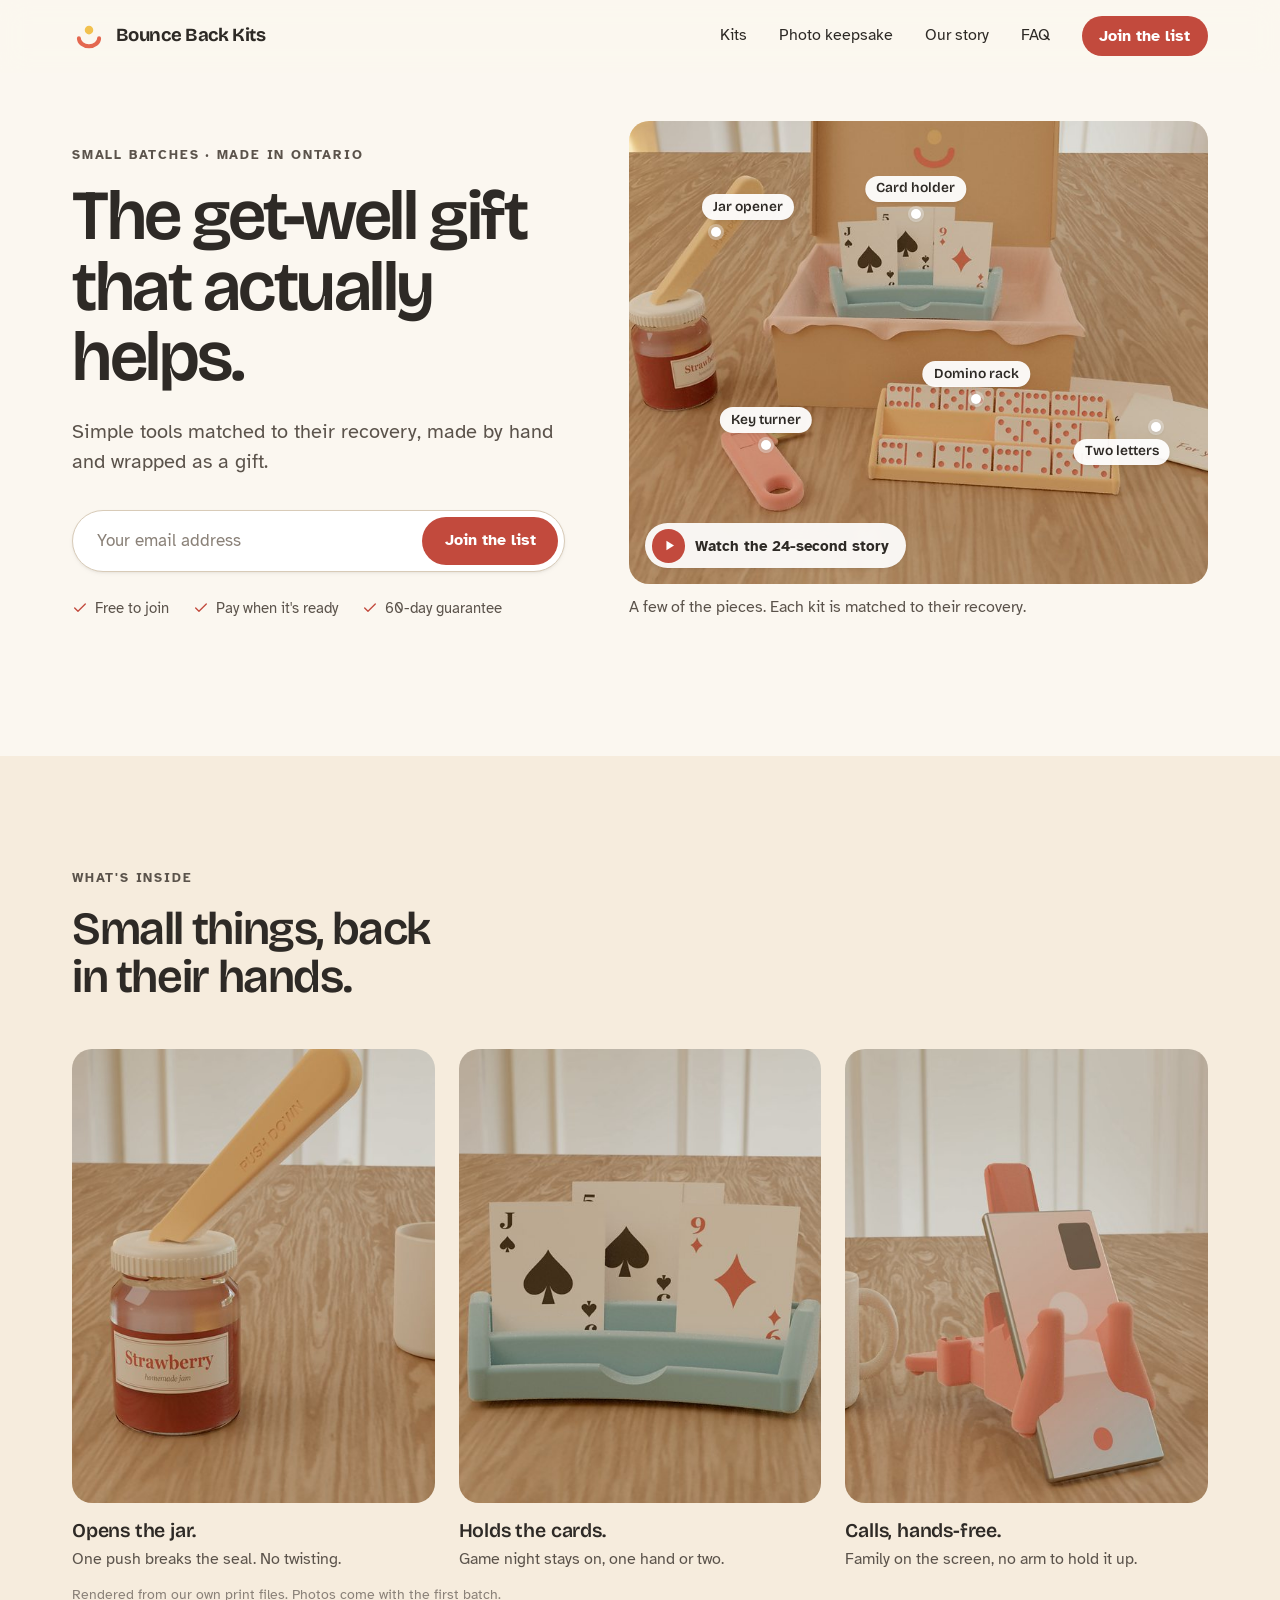
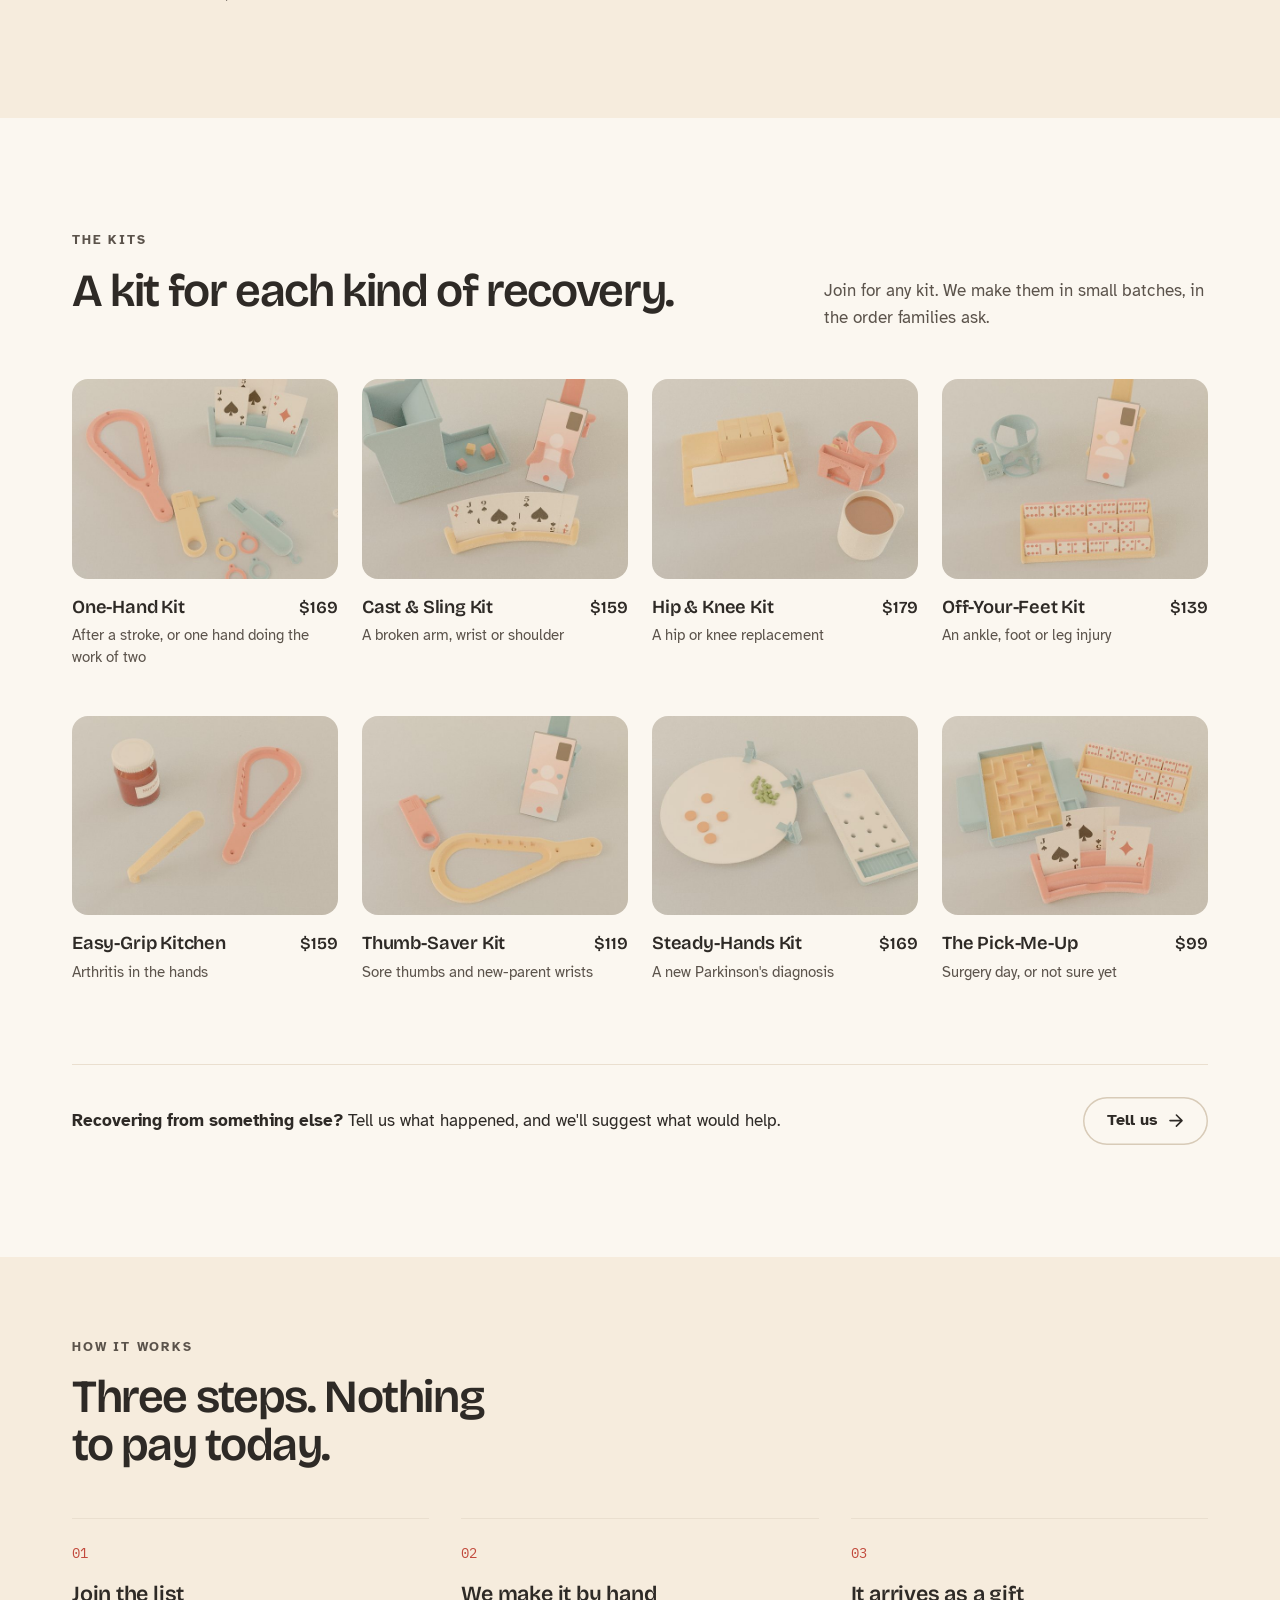
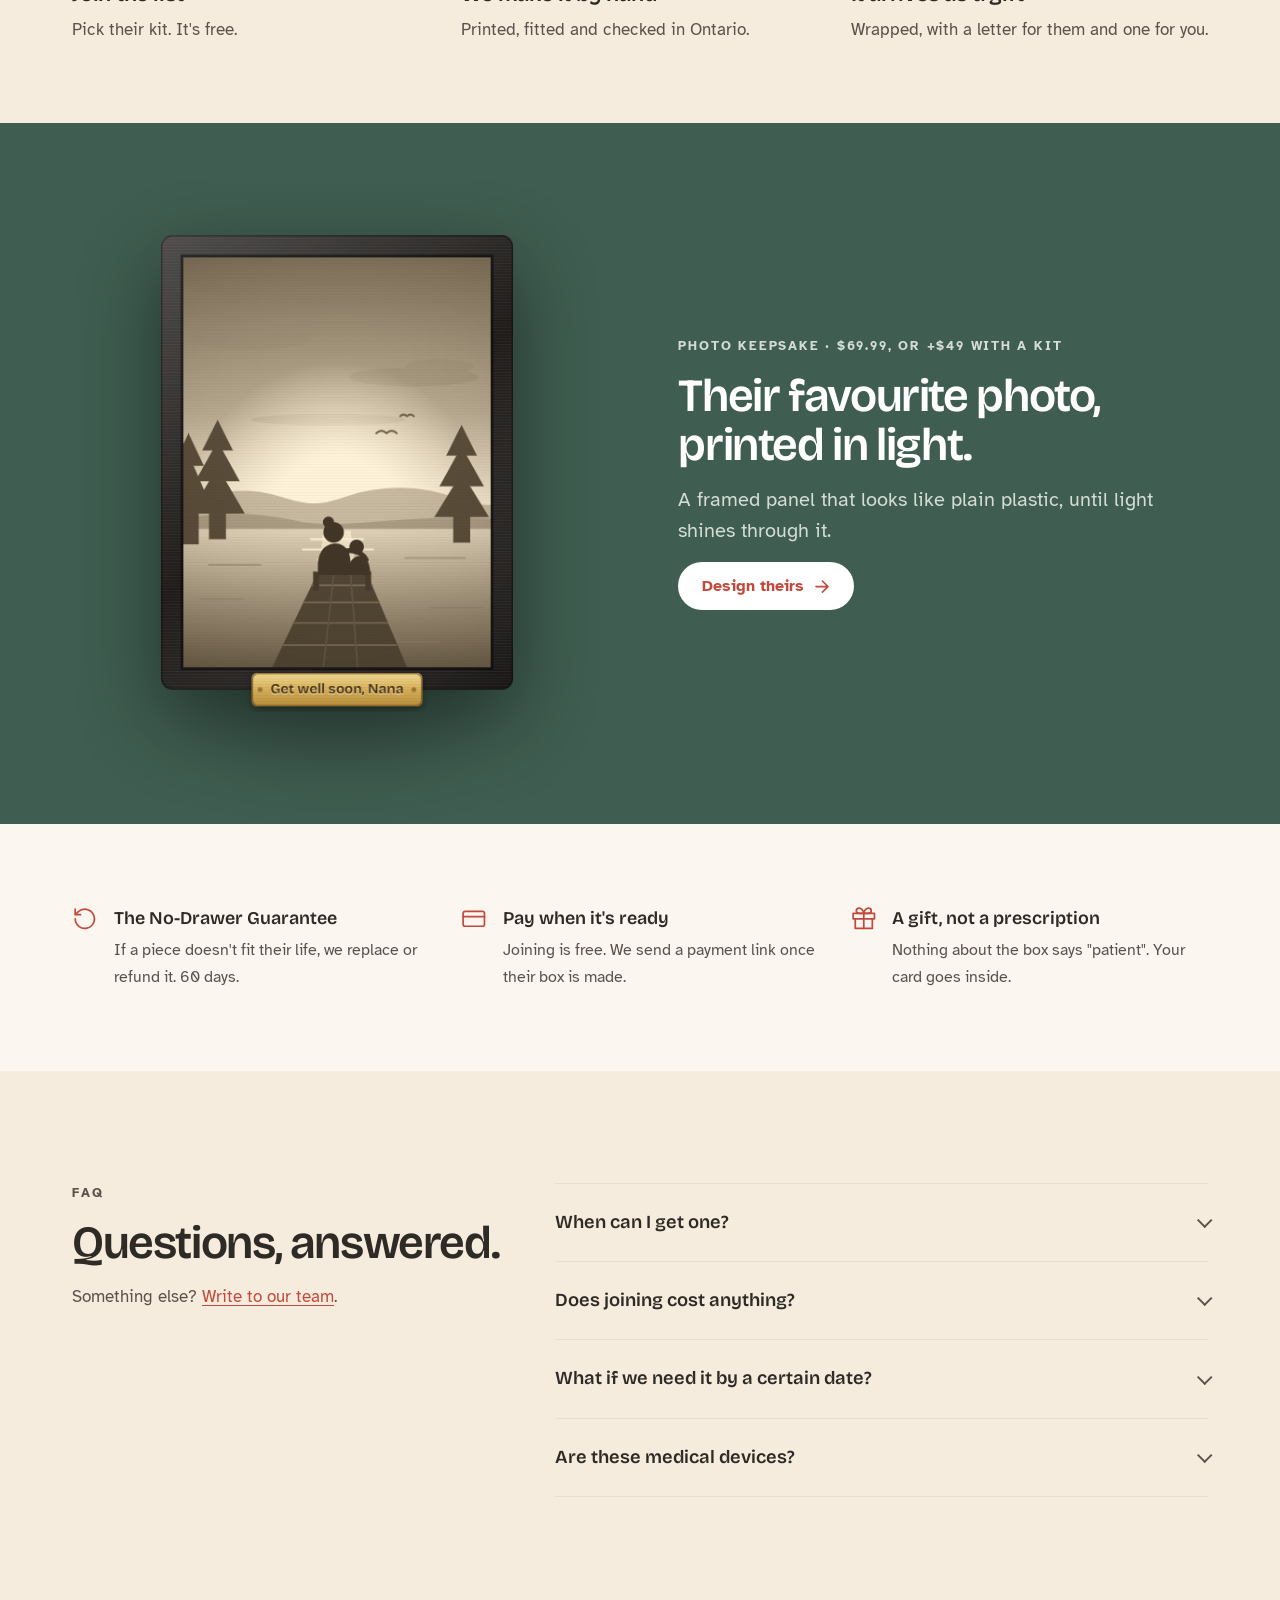
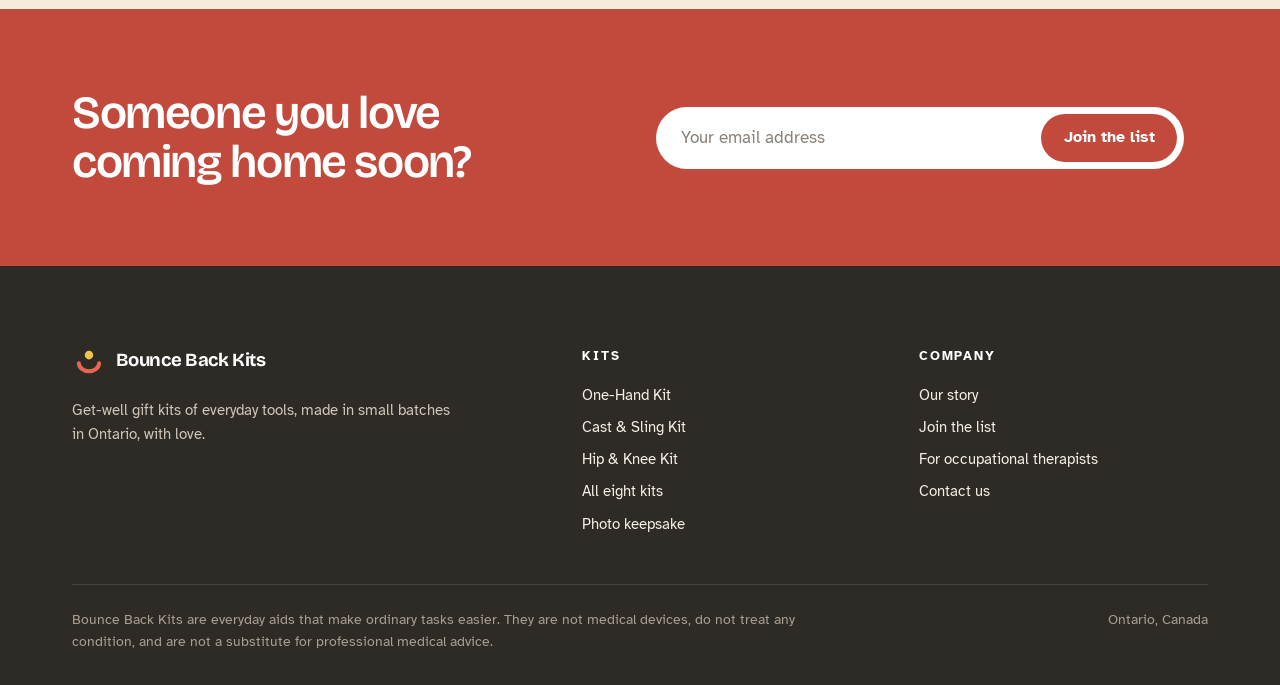
==== commit ea88e516: "Deploy site from 0376208" ====
--- a/index.html
+++ b/index.html
@@ -3,19 +3,22 @@
 <head>
 <meta charset="utf-8">
 <meta name="viewport" content="width=device-width, initial-scale=1">
-<meta name="robots" content="noindex, nofollow">
 <title>Bounce Back Kits — the get-well gift that actually helps</title>
-<meta name="description" content="Condition-matched gift kits of daily-living aids, made in small batches in Ontario. Join the list for the kit they need.">
-<meta name="theme-color" content="#FBF7F2">
+<meta name="description" content="Gift boxes of everyday tools matched to their recovery, made by hand in small batches in Ontario. Join the list for the kit they need — free, and you only pay when it's ready.">
+<link rel="canonical" href="https://bouncebackkits.com/">
+<meta name="theme-color" content="#FBF7F0">
 <meta property="og:type" content="website">
+<meta property="og:url" content="https://bouncebackkits.com/">
 <meta property="og:title" content="Bounce Back Kits — the get-well gift that actually helps">
-<meta property="og:description" content="The get-well gift that actually helps: kits of everyday aids matched to their recovery, made with love in small batches in Ontario.">
-<meta property="og:image" content="assets/og-image.png">
+<meta property="og:description" content="Everyday tools matched to their recovery, made by hand in Ontario and wrapped as a gift.">
+<meta property="og:image" content="https://bouncebackkits.com/assets/og-image.jpg">
+<meta name="twitter:card" content="summary_large_image">
 <link rel="icon" href="assets/logo-mark.svg" type="image/svg+xml">
 <link rel="preconnect" href="https://fonts.googleapis.com">
 <link rel="preconnect" href="https://fonts.gstatic.com" crossorigin>
-<link rel="stylesheet" href="https://fonts.googleapis.com/css2?family=Bricolage+Grotesque:opsz,wght@12..96,400;12..96,600;12..96,700&family=Atkinson+Hyperlegible:ital,wght@0,400;0,700;1,400&family=IBM+Plex+Mono:wght@400;500&display=swap">
+<link rel="stylesheet" href="https://fonts.googleapis.com/css2?family=Bricolage+Grotesque:opsz,wght@12..96,600;12..96,700&family=Atkinson+Hyperlegible:ital,wght@0,400;0,700;1,400&family=IBM+Plex+Mono:wght@400&display=swap">
 <link rel="stylesheet" href="assets/styles.css">
+<link rel="preload" as="image" href="assets/tour/tour-start-800.jpg" imagesrcset="assets/tour/tour-start-800.jpg 800w, assets/tour/tour-start-1200.jpg 1200w" imagesizes="(max-width: 56rem) 100vw, 54vw" media="(prefers-reduced-motion: no-preference)">
 <script>document.documentElement.classList.add("js");</script>
 </head>
 <body>
@@ -23,618 +26,244 @@
 
 <nav class="nav" aria-label="Main">
   <div class="nav-inner">
-    <a class="wordmark" href="index.html"><img class="mark-img" src="assets/logo-mark.svg" alt="" width="40" height="32">Bounce Back Kits</a>
-    <a class="btn nav-join" href="join.html">Join</a>
+    <a class="wordmark" href="./"><img src="assets/logo-mark.svg" alt="" width="34" height="27">Bounce Back Kits</a>
     <button class="nav-toggle" type="button" aria-expanded="false" aria-controls="nav-links">
       <svg class="icon" viewBox="0 0 24 24" aria-hidden="true"><path d="M4 7h16M4 12h16M4 17h16"/></svg>Menu
     </button>
     <div class="nav-links" id="nav-links">
-      <a href="index.html#kits">Kits</a>
-      <a href="personalize.html">Personalize</a>
+      <a href="#kits">Kits</a>
+      <a href="personalize.html">Photo keepsake</a>
       <a href="about.html">Our story</a>
-      <a href="index.html#faq">FAQ</a>
-      <a class="btn" href="join.html">Join the list</a>
+      <a href="#faq">FAQ</a>
+      <a class="btn btn-small" href="join.html">Join the list</a>
     </div>
   </div>
 </nav>
 
 <main id="main">
 
-<!-- 1 · Hero: short promise + one-field join, with the explainer "video" -->
-<header class="hero2">
-  <div class="wrap hero2-grid">
-    <div class="hero2-copy">
-      <p class="kicker">Now making the first batches</p>
+<header class="hero">
+  <div class="wrap hero-grid">
+    <div>
+      <p class="eyebrow">Small batches · made in Ontario</p>
       <h1>The <span class="nobr">get-well</span> gift that actually helps.</h1>
-      <p class="hero2-sub">Everyday aids matched to their recovery. Made with love in Ontario.</p>
+      <p class="lede">Simple tools matched to their recovery, made by hand and wrapped as a gift.</p>
       <form class="quick-join" data-join="quick" data-done="hero-done" action="https://formspree.io/f/xyezrllg" method="POST">
         <input type="hidden" name="kits" value="Not sure yet">
         <input type="hidden" name="source" value="Homepage hero">
         <label class="visually-hidden" for="hero-email">Your email</label>
         <div class="quick-join-row" data-main-cta>
           <input type="email" id="hero-email" name="email" autocomplete="email" placeholder="Your email address" required>
-          <button class="btn" type="submit">Join the list <svg class="icon icon-arrow" viewBox="0 0 24 24" aria-hidden="true"><path d="M5 12h14M13 5l7 7-7 7"/></svg></button>
+          <button class="btn" type="submit">Join the list</button>
         </div>
         <div class="honeypot" aria-hidden="true"><input type="text" name="_gotcha" tabindex="-1" autocomplete="off" aria-label="Leave empty"></div>
         <p class="form-status" role="status" aria-live="polite"></p>
       </form>
       <div class="quick-done" id="hero-done" tabindex="-1" hidden>
         <span class="icon-badge"><svg class="icon" viewBox="0 0 24 24" aria-hidden="true"><path d="M20 6 9 17l-5-5"/></svg></span>
-        <p><strong>You're on the list.</strong> Our team will be in touch personally before we make your batch. <a href="join.html">Tell us who it's for</a></p>
-      </div>
-      <ul class="hero2-ticks">
+        <div class="quick-done-body">
+        <p><strong>You're on the list.</strong> Our team will write to you personally before we make your batch.</p>
+        <form class="follow-up" data-join="followup" data-done="hero-more-done" data-subject="More about them" action="https://formspree.io/f/xyezrllg" method="POST">
+          <input type="hidden" name="email" value=""><input type="hidden" name="kits" value=""><input type="hidden" name="source" value="">
+          <label for="hero-more">What are they recovering from?</label>
+          <textarea id="hero-more" name="details" rows="2" maxlength="600" required placeholder="e.g. Dad&#x27;s hip replacement is on 3 March."></textarea>
+          <div class="follow-up-row"><span class="follow-up-hint">Optional. It helps us fit their kit.</span><button class="btn btn-small" type="submit">Send</button></div>
+          <div class="honeypot" aria-hidden="true"><input type="text" name="_gotcha" tabindex="-1" autocomplete="off" aria-label="Leave empty"></div>
+          <p class="form-status" role="status" aria-live="polite"></p>
+        </form>
+        <p class="follow-done" id="hero-more-done" tabindex="-1" hidden><svg class="icon" viewBox="0 0 24 24" aria-hidden="true"><path d="M20 6 9 17l-5-5"/></svg>Thanks. That helps us fit their kit.</p>
+        </div>
+      </div>
+      <ul class="facts">
         <li><svg class="icon" viewBox="0 0 24 24" aria-hidden="true"><path d="M20 6 9 17l-5-5"/></svg>Free to join</li>
         <li><svg class="icon" viewBox="0 0 24 24" aria-hidden="true"><path d="M20 6 9 17l-5-5"/></svg>Pay when it's ready</li>
         <li><svg class="icon" viewBox="0 0 24 24" aria-hidden="true"><path d="M20 6 9 17l-5-5"/></svg>60-day guarantee</li>
       </ul>
     </div>
-
-    <div class="explainer" role="region" aria-label="How Bounce Back Kits work, in about 25 seconds">
-      <div class="ex-stage">
-        <svg viewBox="0 0 1600 1000" aria-hidden="true" focusable="false">
-          <defs>
-            <linearGradient id="x-wall" x1="0" y1="0" x2="0" y2="1"><stop offset="0" stop-color="#FFF8EC"/><stop offset="1" stop-color="#FDEED8"/></linearGradient>
-            <linearGradient id="x-wood" x1="0" y1="0" x2="0" y2="1"><stop offset="0" stop-color="#EAD6B6"/><stop offset="1" stop-color="#D6BC94"/></linearGradient>
-            <linearGradient id="x-glass" x1="0" x2="1"><stop offset="0" stop-color="#FFFFFF" stop-opacity=".92"/><stop offset=".55" stop-color="#EAF3F6" stop-opacity=".65"/><stop offset="1" stop-color="#C9DFE7" stop-opacity=".92"/></linearGradient>
-            <linearGradient id="x-jam" x1="0" y1="0" x2="0" y2="1"><stop offset="0" stop-color="#F0905C"/><stop offset="1" stop-color="#B5422A"/></linearGradient>
-            <linearGradient id="x-lid" x1="0" y1="0" x2="0" y2="1"><stop offset="0" stop-color="#FADF90"/><stop offset="1" stop-color="#E0A63A"/></linearGradient>
-            <linearGradient id="x-kraft" x1="0" y1="0" x2="0" y2="1"><stop offset="0" stop-color="#EACDA5"/><stop offset="1" stop-color="#D1A877"/></linearGradient>
-            <linearGradient id="x-kraft2" x1="0" y1="0" x2="0" y2="1"><stop offset="0" stop-color="#C99F6D"/><stop offset="1" stop-color="#AB8152"/></linearGradient>
-            <radialGradient id="x-glow3" cx="50%" cy="55%" r="70%"><stop offset="0" stop-color="#FFF6E2"/><stop offset="1" stop-color="#FBE3DC"/></radialGradient>
-            <radialGradient id="x-glow7" cx="72%" cy="60%" r="70%"><stop offset="0" stop-color="#FFF4DC"/><stop offset="1" stop-color="#FBE9E2"/></radialGradient>
-            <clipPath id="x-lidclip"><rect x="850" y="384" width="260" height="58" rx="14"/></clipPath>
-            <clipPath id="x-winclip"><rect x="110" y="80" width="400" height="330" rx="18"/></clipPath>
-          </defs>
-
-          <!-- ===== Scenes 1 + 2: Nana's kitchen ===== -->
-          <g id="x-k">
-            <rect width="1600" height="1000" fill="url(#x-wall)"/>
-            <polygon points="150,410 470,410 900,700 430,700" fill="#FFFFFF" opacity=".3"/>
-            <g clip-path="url(#x-winclip)">
-              <rect x="110" y="80" width="400" height="330" fill="#DDEEF3"/>
-              <circle cx="410" cy="170" r="58" fill="#F9DC8A"/>
-              <path d="M110 320 C 190 270 250 290 310 310 C 380 332 440 290 510 300 V410 H110 Z" fill="#BCD8B2"/>
-            </g>
-            <path d="M310 80 V410 M110 245 H510" stroke="#2E2A26" stroke-width="7"/>
-            <rect x="110" y="80" width="400" height="330" rx="18" fill="none" stroke="#2E2A26" stroke-width="7"/>
-            <rect x="88" y="404" width="444" height="24" rx="9" fill="#FFFFFF" stroke="#2E2A26" stroke-width="7"/>
-            <g transform="rotate(3 1320 205)">
-              <rect x="1240" y="130" width="160" height="150" rx="8" fill="#FFFFFF" stroke="#2E2A26" stroke-width="7"/>
-              <rect x="1258" y="148" width="124" height="98" fill="#FBE7E2"/>
-              <circle cx="1298" cy="202" r="22" fill="#F2C14E"/><circle cx="1346" cy="210" r="15" fill="#7FB4C7"/>
-            </g>
-
-            <!-- Nana (drawn before the counter so it hides her waist) -->
-            <g id="x-nana">
-              <path d="M360 780 V612 C360 522 430 472 520 472 C610 472 680 522 680 612 V780 Z" fill="#F2C14E"/>
-              <path d="M606 484 C652 506 680 552 680 612 V780 H616 Z" fill="#E3AE3C"/>
-              <path d="M360 780 V612 C360 522 430 472 520 472 C610 472 680 522 680 612 V780" fill="none" stroke="#2E2A26" stroke-width="7" stroke-linejoin="round"/>
-              <path d="M468 478 L520 548 L572 478" fill="#FFFFFF" stroke="#2E2A26" stroke-width="7" stroke-linejoin="round"/>
-              <circle cx="520" cy="216" r="46" fill="#EFEAE3" stroke="#2E2A26" stroke-width="7"/>
-              <circle cx="420" cy="352" r="16" fill="#F6DCC8" stroke="#2E2A26" stroke-width="6"/><circle cx="620" cy="352" r="16" fill="#F6DCC8" stroke="#2E2A26" stroke-width="6"/>
-              <circle cx="520" cy="342" r="100" fill="#F6DCC8" stroke="#2E2A26" stroke-width="7"/>
-              <path d="M424 334 C420 254 470 236 520 236 C570 236 620 254 616 334 C592 292 562 278 520 278 C478 278 448 292 424 334 Z" fill="#EFEAE3" stroke="#2E2A26" stroke-width="7" stroke-linejoin="round"/>
-              <circle cx="446" cy="394" r="19" fill="#E4674F" opacity=".26"/><circle cx="594" cy="394" r="19" fill="#E4674F" opacity=".26"/>
-              <g id="x-brows" fill="none" stroke="#2E2A26" stroke-width="6" stroke-linecap="round">
-                <path id="x-browL" d="M452 314 Q478 302 502 312"/><path id="x-browR" d="M538 312 Q562 302 588 314"/>
-              </g>
-              <g fill="#FFFFFF" fill-opacity=".4" stroke="#2E2A26" stroke-width="5"><circle cx="478" cy="354" r="31"/><circle cx="562" cy="354" r="31"/></g>
-              <path d="M509 352 Q520 344 531 352" fill="none" stroke="#2E2A26" stroke-width="5"/>
-              <g id="x-eyes" fill="#2E2A26"><circle cx="478" cy="356" r="7.5"/><circle cx="562" cy="356" r="7.5"/></g>
-              <path id="x-mouth" d="M494 412 Q520 402 546 412" fill="none" stroke="#2E2A26" stroke-width="6" stroke-linecap="round"/>
-            </g>
-
-            <!-- counter -->
-            <rect y="700" width="1600" height="300" fill="url(#x-wood)"/>
-            <rect y="696" width="1600" height="8" fill="#2E2A26"/>
-            <rect y="770" width="1600" height="5" fill="#C4A77C" opacity=".55"/>
-
-            <!-- mug with steam -->
-            <g>
-              <g id="x-steam" fill="none" stroke="#C9BCA8" stroke-width="7" stroke-linecap="round" opacity=".8">
-                <path d="M226 606 q-14 -22 0 -42 q14 -20 0 -42"/><path d="M264 610 q-14 -22 0 -42 q14 -20 0 -42"/>
-              </g>
-              <path d="M290 652 h20 a26 26 0 0 1 0 52 h-20" fill="none" stroke="#2E2A26" stroke-width="7"/>
-              <rect x="196" y="632" width="98" height="92" rx="16" fill="#FFFFFF" stroke="#2E2A26" stroke-width="7"/>
-              <rect x="196" y="664" width="98" height="20" fill="#E4674F"/>
-              <rect x="196" y="632" width="98" height="92" rx="16" fill="none" stroke="#2E2A26" stroke-width="7"/>
-            </g>
-
-            <!-- jar -->
-            <g id="x-jar">
-              <ellipse cx="980" cy="724" rx="156" ry="16" fill="#2E2A26" opacity=".14"/>
-              <rect x="860" y="452" width="240" height="268" rx="40" fill="url(#x-glass)"/>
-              <path d="M872 548 C920 534 960 562 1000 546 C1040 532 1070 554 1088 548 V676 A32 32 0 0 1 1056 708 H904 A32 32 0 0 1 872 676 Z" fill="url(#x-jam)"/>
-              <rect x="884" y="586" width="192" height="92" rx="12" fill="#FBF7F2" stroke="#2E2A26" stroke-width="4"/>
-              <text x="980" y="650" text-anchor="middle" font-family="Bricolage Grotesque, Arial, sans-serif" font-weight="700" font-size="52" fill="#C24936">Jam</text>
-              <path d="M888 496 V552" stroke="#FFFFFF" stroke-width="12" stroke-linecap="round" opacity=".85"/>
-              <rect x="860" y="452" width="240" height="268" rx="40" fill="none" stroke="#2E2A26" stroke-width="7"/>
-              <rect x="878" y="436" width="204" height="26" rx="8" fill="#EAF3F6" stroke="#2E2A26" stroke-width="6"/>
-              <g id="x-lidg">
-                <rect x="850" y="384" width="260" height="58" rx="14" fill="url(#x-lid)"/>
-                <g clip-path="url(#x-lidclip)" stroke="#C99430" stroke-width="6" stroke-linecap="round"><path d="M872 392 V436 M896 392 V436 M920 392 V436 M944 392 V436 M968 392 V436 M992 392 V436 M1016 392 V436 M1040 392 V436 M1064 392 V436 M1088 392 V436"/></g>
-                <path d="M866 394 H1094" stroke="#FFF3C9" stroke-width="6" stroke-linecap="round" opacity=".85"/>
-                <rect x="850" y="384" width="260" height="58" rx="14" fill="none" stroke="#2E2A26" stroke-width="7"/>
-              </g>
-              <g id="x-strain" stroke="#E4674F" stroke-width="9" stroke-linecap="round" opacity="0"><path d="M1134 388 l28 -20 M1142 418 h36 M1134 448 l28 18 M980 366 v-34 M930 370 l-14 -30 M1030 370 l14 -30"/></g>
-            </g>
-
-            <!-- her working arm, over the jar -->
-            <g id="x-arm">
-              <path d="M650 580 L852 426" stroke="#2E2A26" stroke-width="86" stroke-linecap="round"/>
-              <path d="M650 580 L852 426" stroke="#F2C14E" stroke-width="72" stroke-linecap="round"/>
-              <path d="M790 442 L826 490" stroke="#2E2A26" stroke-width="6" stroke-linecap="round" opacity=".5"/>
-              <circle cx="862" cy="416" r="38" fill="#F6DCC8" stroke="#2E2A26" stroke-width="7"/>
-            </g>
-
-            <!-- scene 2: the flowers arrive -->
-            <g id="x-flowers">
-              <g class="x-fl">
-                <ellipse cx="1262" cy="726" rx="80" ry="10" fill="#2E2A26" opacity=".12"/>
-                <g fill="none" stroke="#7C9A5A" stroke-width="8" stroke-linecap="round"><path d="M1262 580 C1250 520 1216 480 1196 440 M1262 580 C1262 510 1262 460 1262 404 M1262 580 C1274 520 1308 480 1328 440 M1262 580 C1244 540 1234 520 1226 500 M1262 580 C1280 540 1290 520 1298 500"/></g>
-                <g stroke="#2E2A26" stroke-width="5"><circle cx="1194" cy="430" r="34" fill="#F28C7A"/><circle cx="1262" cy="396" r="36" fill="#F2C14E"/><circle cx="1330" cy="430" r="34" fill="#E9A0C0"/><circle cx="1224" cy="494" r="26" fill="#F2C14E"/><circle cx="1300" cy="494" r="26" fill="#F28C7A"/></g>
-                <g fill="#FFFFFF" opacity=".75"><circle cx="1194" cy="430" r="11"/><circle cx="1262" cy="396" r="12"/><circle cx="1330" cy="430" r="11"/></g>
-                <path d="M1206 566 H1318 L1304 712 A14 14 0 0 1 1290 724 H1234 A14 14 0 0 1 1220 712 Z" fill="url(#x-glass)" stroke="#2E2A26" stroke-width="7" stroke-linejoin="round"/>
-              </g>
-              <g class="x-fl">
-                <path d="M1468 330 C1456 480 1470 600 1452 712" fill="none" stroke="#2E2A26" stroke-width="4"/>
-                <ellipse cx="1468" cy="246" rx="66" ry="80" fill="#7FB4C7" stroke="#2E2A26" stroke-width="7"/>
-                <path d="M1440 206 q10 -22 30 -26" fill="none" stroke="#FFFFFF" stroke-width="9" stroke-linecap="round" opacity=".8"/>
-                <path d="M1458 324 l10 12 l10 -12 z" fill="#7FB4C7" stroke="#2E2A26" stroke-width="5" stroke-linejoin="round"/>
-              </g>
-              <g class="x-fl"><g transform="rotate(-5 1410 676)">
-                <rect x="1362" y="622" width="96" height="104" rx="6" fill="#FFFFFF" stroke="#2E2A26" stroke-width="6"/>
-                <path d="M1380 654 h60 M1380 676 h60 M1380 698 h36" stroke="#E4674F" stroke-width="6" stroke-linecap="round"/>
-              </g></g>
-            </g>
-          </g>
-
-          <!-- ===== Scene 3: the kit ===== -->
-          <g id="x-s3" opacity="0">
-            <rect width="1600" height="1000" fill="url(#x-glow3)"/>
-            <ellipse cx="840" cy="908" rx="330" ry="30" fill="#2E2A26" opacity=".14"/>
-            <g id="x-tissue" stroke="#2E2A26" stroke-width="6" fill="#FBD9D0"><circle cx="690" cy="630" r="46"/><circle cx="780" cy="606" r="56"/><circle cx="880" cy="604" r="56"/><circle cx="968" cy="628" r="46"/></g>
-            <g id="x-items3">
-              <g class="x-it"><image href="assets/items/jar-opener.svg" x="140" y="240" width="280" height="280"/><g class="x-lab"><rect x="125" y="520" width="310" height="76" rx="38" fill="#FFFFFF" stroke="#2E2A26" stroke-width="5"/><text x="280" y="574" text-anchor="middle" font-family="Atkinson Hyperlegible, Verdana, sans-serif" font-weight="700" font-size="44" fill="#2E2A26">Opens jars</text></g></g>
-              <g class="x-it"><image href="assets/items/card-holder.svg" x="470" y="90" width="280" height="280"/><g class="x-lab"><rect x="444" y="370" width="332" height="76" rx="38" fill="#FFFFFF" stroke="#2E2A26" stroke-width="5"/><text x="610" y="424" text-anchor="middle" font-family="Atkinson Hyperlegible, Verdana, sans-serif" font-weight="700" font-size="44" fill="#2E2A26">Holds cards</text></g></g>
-              <g class="x-it"><image href="assets/items/key-turner.svg" x="850" y="90" width="280" height="280"/><g class="x-lab"><rect x="836" y="370" width="308" height="76" rx="38" fill="#FFFFFF" stroke="#2E2A26" stroke-width="5"/><text x="990" y="424" text-anchor="middle" font-family="Atkinson Hyperlegible, Verdana, sans-serif" font-weight="700" font-size="44" fill="#2E2A26">Turns keys</text></g></g>
-              <g class="x-it"><image href="assets/items/phone-stand.svg" x="1180" y="240" width="280" height="280"/><g class="x-lab"><rect x="1104" y="520" width="432" height="76" rx="38" fill="#FFFFFF" stroke="#2E2A26" stroke-width="5"/><text x="1320" y="574" text-anchor="middle" font-family="Atkinson Hyperlegible, Verdana, sans-serif" font-weight="700" font-size="44" fill="#2E2A26">Holds the phone</text></g></g>
-            </g>
-            <g id="x-box3">
-              <polygon points="560,640 640,606 1120,606 1040,640" fill="#7D5A35"/>
-              <rect x="560" y="640" width="480" height="260" fill="url(#x-kraft)" stroke="#2E2A26" stroke-width="7" stroke-linejoin="round"/>
-              <polygon points="1040,640 1120,606 1120,866 1040,900" fill="url(#x-kraft2)" stroke="#2E2A26" stroke-width="7" stroke-linejoin="round"/>
-              <rect x="775" y="640" width="50" height="260" fill="#E4674F" stroke="#2E2A26" stroke-width="5"/>
-              <polygon points="1068,628 1092,618 1092,878 1068,888" fill="#C24936" stroke="#2E2A26" stroke-width="5"/>
-              <circle cx="664" cy="772" r="52" fill="none" stroke="#C24936" stroke-width="6" opacity=".85"/><circle cx="664" cy="754" r="10" fill="#F2C14E"/><path d="M640 776 A24 18 0 0 0 688 776" fill="none" stroke="#C24936" stroke-width="9" stroke-linecap="round"/>
-            </g>
-            <g id="x-lid3">
-              <polygon points="545,615 640,575 1135,575 1050,615" fill="#F0D9B5" stroke="#2E2A26" stroke-width="7" stroke-linejoin="round"/>
-              <rect x="545" y="615" width="505" height="64" fill="url(#x-kraft)" stroke="#2E2A26" stroke-width="7" stroke-linejoin="round"/>
-              <polygon points="1050,615 1135,575 1135,639 1050,679" fill="url(#x-kraft2)" stroke="#2E2A26" stroke-width="7" stroke-linejoin="round"/>
-              <polygon points="772,615 866,575 916,575 822,615" fill="#E4674F" stroke="#2E2A26" stroke-width="5" stroke-linejoin="round"/>
-              <rect x="772" y="615" width="50" height="64" fill="#E4674F" stroke="#2E2A26" stroke-width="5"/>
-              <ellipse cx="788" cy="552" rx="62" ry="34" transform="rotate(-18 788 552)" fill="#E4674F" stroke="#2E2A26" stroke-width="7"/>
-              <ellipse cx="900" cy="552" rx="62" ry="34" transform="rotate(18 900 552)" fill="#E4674F" stroke="#2E2A26" stroke-width="7"/>
-              <circle cx="844" cy="570" r="22" fill="#C24936" stroke="#2E2A26" stroke-width="7"/>
-            </g>
-          </g>
-
-          <!-- ===== Scene 4: made and fitted ===== -->
-          <g id="x-s4" opacity="0">
-            <rect width="1600" height="1000" fill="#F6ECDB"/>
-            <rect y="820" width="1600" height="180" fill="#E5D3B3"/><rect y="816" width="1600" height="8" fill="#2E2A26"/>
-            <g transform="translate(96 166) scale(3.25)">
-              <ellipse cx="100" cy="204" rx="78" ry="7" fill="#2E2A26" opacity=".12"/>
-              <rect x="34" y="30" width="132" height="170" rx="10" fill="#FBF7F2"/>
-              <rect x="142" y="30" width="24" height="170" rx="10" fill="#E3D6C0"/>
-              <rect x="34" y="30" width="132" height="170" rx="10" fill="none" stroke="#2E2A26" stroke-width="2.3"/>
-              <rect x="48" y="44" width="104" height="124" rx="4" fill="#EAF3F6" stroke="#2E2A26" stroke-width="2"/>
-              <path d="M48 62 H152" stroke="#2E2A26" stroke-width="2.4" stroke-linecap="round"/>
-              <g id="x-part"><path d="M70 158 V118 Q70 104 84 104 H116 Q130 104 130 118 V158 Z" fill="#E4674F" stroke="#2E2A26" stroke-width="2.2"/><path d="M74 114 H126 M72 124 H128 M72 134 H128 M72 144 H128 M72 152 H128" stroke="#C9533D" stroke-width="1.4"/></g>
-              <g id="x-head"><rect x="82" y="54" width="36" height="20" rx="4" fill="#7FB4C7" stroke="#2E2A26" stroke-width="2"/><path d="M100 74 L95 84 H105 Z" fill="#2E2A26"/></g>
-              <rect x="56" y="158" width="88" height="8" rx="2" fill="#2E2A26"/>
-              <rect x="52" y="176" width="34" height="12" rx="3" fill="#F2C14E" stroke="#2E2A26" stroke-width="1.8"/><circle cx="148" cy="182" r="6" fill="#E4674F" stroke="#2E2A26" stroke-width="1.8"/>
-            </g>
-            <g id="x-card4">
-              <g transform="rotate(-3 1180 440)">
-                <rect x="912" y="182" width="560" height="540" rx="24" fill="#2E2A26" opacity=".1"/>
-                <rect x="900" y="170" width="560" height="540" rx="24" fill="#FFFFFF" stroke="#2E2A26" stroke-width="7"/>
-                <text x="950" y="266" font-family="Bricolage Grotesque, Arial, sans-serif" font-weight="800" font-size="62" fill="#2E2A26">Fitted for Nana</text>
-                <path d="M950 300 H1410" stroke="#E4D9CB" stroke-width="6" stroke-linecap="round"/>
-                <g font-family="Atkinson Hyperlegible, Verdana, sans-serif" font-weight="700" font-size="54" fill="#2E2A26"><text x="1030" y="404">Left hand</text><text x="1030" y="510">Small grip</text><text x="1030" y="616">Loves cards</text></g>
-                <g class="x-ck"><circle cx="974" cy="386" r="30" fill="#C24936"/><path d="M960 388 l10 11 l19 -22" fill="none" stroke="#FFFFFF" stroke-width="7" stroke-linecap="round" stroke-linejoin="round"/></g>
-                <g class="x-ck"><circle cx="974" cy="492" r="30" fill="#C24936"/><path d="M960 494 l10 11 l19 -22" fill="none" stroke="#FFFFFF" stroke-width="7" stroke-linecap="round" stroke-linejoin="round"/></g>
-                <g class="x-ck"><circle cx="974" cy="598" r="30" fill="#C24936"/><path d="M960 600 l10 11 l19 -22" fill="none" stroke="#FFFFFF" stroke-width="7" stroke-linecap="round" stroke-linejoin="round"/></g>
-              </g>
-            </g>
-            <g id="x-stamp4"><g transform="rotate(-12 1350 800)">
-              <circle cx="1350" cy="800" r="108" fill="#FBF7F2" stroke="#C24936" stroke-width="9"/><circle cx="1350" cy="800" r="90" fill="none" stroke="#C24936" stroke-width="3"/>
-              <text x="1350" y="790" text-anchor="middle" font-family="Bricolage Grotesque, Arial, sans-serif" font-weight="800" font-size="38" fill="#C24936">Made in</text>
-              <text x="1350" y="836" text-anchor="middle" font-family="Bricolage Grotesque, Arial, sans-serif" font-weight="800" font-size="38" fill="#C24936">Ontario</text>
-            </g></g>
-          </g>
-
-          <!-- ===== Scene 5: it arrives as a gift ===== -->
-          <g id="x-s5" opacity="0">
-            <rect width="1600" height="1000" fill="url(#x-glow3)"/>
-            <rect y="800" width="1600" height="200" fill="url(#x-wood)"/><rect y="796" width="1600" height="8" fill="#2E2A26"/>
-            <g id="x-gift5">
-              <ellipse cx="690" cy="806" rx="310" ry="20" fill="#2E2A26" opacity=".16"/>
-              <rect x="430" y="460" width="520" height="340" fill="url(#x-kraft)" stroke="#2E2A26" stroke-width="7" stroke-linejoin="round"/>
-              <rect x="410" y="400" width="560" height="84" rx="10" fill="#F0D9B5" stroke="#2E2A26" stroke-width="7"/>
-              <rect x="660" y="400" width="60" height="400" fill="#E4674F" stroke="#2E2A26" stroke-width="5"/>
-              <g id="x-bow5">
-                <ellipse cx="628" cy="368" rx="76" ry="42" transform="rotate(-18 628 368)" fill="#E4674F" stroke="#2E2A26" stroke-width="7"/>
-                <ellipse cx="752" cy="368" rx="76" ry="42" transform="rotate(18 752 368)" fill="#E4674F" stroke="#2E2A26" stroke-width="7"/>
-                <path d="M676 400 l-34 70 M704 400 l34 70" stroke="#2E2A26" stroke-width="18" stroke-linecap="round"/><path d="M676 400 l-34 70 M704 400 l34 70" stroke="#E4674F" stroke-width="10" stroke-linecap="round"/>
-                <circle cx="690" cy="392" r="28" fill="#C24936" stroke="#2E2A26" stroke-width="7"/>
-              </g>
-              <g id="x-tag5">
-                <path d="M720 404 C790 420 830 470 842 520" fill="none" stroke="#2E2A26" stroke-width="4"/>
-                <g transform="rotate(9 900 560)">
-                  <path d="M846 516 H1054 a10 10 0 0 1 10 10 V596 a10 10 0 0 1 -10 10 H846 L810 561 Z" fill="#FFFFFF" stroke="#2E2A26" stroke-width="6" stroke-linejoin="round"/>
-                  <circle cx="838" cy="561" r="7" fill="#2E2A26"/>
-                  <text x="954" y="576" text-anchor="middle" font-family="Bricolage Grotesque, Arial, sans-serif" font-weight="700" font-size="40" fill="#2E2A26">For Nana</text>
-                </g>
-              </g>
-            </g>
-            <g id="x-card5">
-              <g transform="rotate(7 1230 620)">
-                <rect x="1062" y="492" width="360" height="270" rx="12" fill="#2E2A26" opacity=".1"/>
-                <rect x="1050" y="480" width="360" height="270" rx="12" fill="#FFFFFF" stroke="#2E2A26" stroke-width="7"/>
-                <text x="1230" y="566" text-anchor="middle" font-family="Bricolage Grotesque, Arial, sans-serif" font-weight="800" font-size="46" fill="#C24936">Get well soon</text>
-                <path d="M1096 610 H1364 M1096 646 H1364 M1096 682 H1280" stroke="#D8CDBF" stroke-width="7" stroke-linecap="round"/>
-                <text x="1364" y="730" text-anchor="end" font-family="Atkinson Hyperlegible, Verdana, sans-serif" font-size="30" fill="#5B534B">with love, all of us</text>
-              </g>
-            </g>
-          </g>
-
-          <!-- ===== Scene 6: what they get back ===== -->
-          <g id="x-s6" opacity="0">
-            <rect width="1600" height="1000" fill="#FFF8EC"/>
-            <g class="x-pan">
-              <rect x="60" y="120" width="470" height="740" rx="42" fill="#FBE7E2" stroke="#2E2A26" stroke-width="7"/>
-              <image href="assets/items/jar-opener.svg" x="125" y="170" width="340" height="340"/>
-              <g stroke="#F2C14E" stroke-width="12" stroke-linecap="round"><path d="M150 250 l-30 -24 M196 196 l-18 -34 M132 320 h-38"/></g>
-              <text x="295" y="640" text-anchor="middle" font-family="Bricolage Grotesque, Arial, sans-serif" font-weight="800" font-size="62" fill="#2E2A26">On her own</text>
-              <text x="295" y="712" text-anchor="middle" font-family="Bricolage Grotesque, Arial, sans-serif" font-weight="800" font-size="62" fill="#2E2A26">again</text>
-              <g class="x-tick"><circle cx="470" cy="180" r="38" fill="#C24936" stroke="#FFFFFF" stroke-width="6"/><path d="M452 182 l13 14 l24 -28" fill="none" stroke="#FFFFFF" stroke-width="8" stroke-linecap="round" stroke-linejoin="round"/></g>
-            </g>
-            <g class="x-pan">
-              <rect x="565" y="120" width="470" height="740" rx="42" fill="#E9F2F5" stroke="#2E2A26" stroke-width="7"/>
-              <image href="assets/items/phone-stand.svg" x="610" y="170" width="340" height="340"/>
-              <g id="x-hi"><path d="M836 300 H1000 a22 22 0 0 1 22 22 V386 a22 22 0 0 1 -22 22 H890 l-34 30 l6 -30 H836 a22 22 0 0 1 -22 -22 V322 a22 22 0 0 1 22 -22 Z" fill="#FFFFFF" stroke="#2E2A26" stroke-width="6" stroke-linejoin="round"/><text x="918" y="370" text-anchor="middle" font-family="Bricolage Grotesque, Arial, sans-serif" font-weight="700" font-size="40" fill="#2E2A26">Hi Nana!</text></g>
-              <text x="800" y="640" text-anchor="middle" font-family="Bricolage Grotesque, Arial, sans-serif" font-weight="800" font-size="62" fill="#2E2A26">Close to</text>
-              <text x="800" y="712" text-anchor="middle" font-family="Bricolage Grotesque, Arial, sans-serif" font-weight="800" font-size="62" fill="#2E2A26">family</text>
-              <g class="x-tick"><circle cx="975" cy="180" r="38" fill="#C24936" stroke="#FFFFFF" stroke-width="6"/><path d="M957 182 l13 14 l24 -28" fill="none" stroke="#FFFFFF" stroke-width="8" stroke-linecap="round" stroke-linejoin="round"/></g>
-            </g>
-            <g class="x-pan">
-              <rect x="1070" y="120" width="470" height="740" rx="42" fill="#FCF3DC" stroke="#2E2A26" stroke-width="7"/>
-              <image href="assets/items/card-holder.svg" x="1110" y="170" width="340" height="340"/>
-              <g id="x-dice"><rect x="1404" y="404" width="76" height="76" rx="14" fill="#FFFFFF" stroke="#2E2A26" stroke-width="6" transform="rotate(14 1442 442)"/><g fill="#2E2A26"><circle cx="1428" cy="428" r="7"/><circle cx="1442" cy="442" r="7"/><circle cx="1456" cy="456" r="7"/></g></g>
-              <text x="1305" y="640" text-anchor="middle" font-family="Bricolage Grotesque, Arial, sans-serif" font-weight="800" font-size="62" fill="#2E2A26">Game night</text>
-              <text x="1305" y="712" text-anchor="middle" font-family="Bricolage Grotesque, Arial, sans-serif" font-weight="800" font-size="62" fill="#2E2A26">is back</text>
-              <g class="x-tick"><circle cx="1480" cy="180" r="38" fill="#C24936" stroke="#FFFFFF" stroke-width="6"/><path d="M1462 182 l13 14 l24 -28" fill="none" stroke="#FFFFFF" stroke-width="8" stroke-linecap="round" stroke-linejoin="round"/></g>
-            </g>
-          </g>
-
-          <!-- ===== Scene 7: end card (also the still frame when motion is off) ===== -->
-          <g id="x-s7">
-            <rect width="1600" height="1000" fill="url(#x-glow7)"/>
-            <path id="x-arc7" d="M84 212 A70 55 0 0 0 224 212" fill="none" stroke="#E4674F" stroke-width="28" stroke-linecap="round"/>
-            <circle id="x-ball7" cx="154" cy="156" r="30" fill="#F2C14E"/>
-            <g class="x-up"><text x="262" y="206" font-family="Bricolage Grotesque, Arial, sans-serif" font-weight="700" font-size="56" fill="#2E2A26">Bounce Back Kits</text></g>
-            <g class="x-up"><text x="80" y="398" font-family="Bricolage Grotesque, Arial, sans-serif" font-weight="800" font-size="96" letter-spacing="-2.5" fill="#2E2A26">The get-well gift</text></g>
-            <g class="x-up"><text x="80" y="504" font-family="Bricolage Grotesque, Arial, sans-serif" font-weight="800" font-size="96" letter-spacing="-2.5" fill="#2E2A26">that actually helps.</text></g>
-            <g font-family="Atkinson Hyperlegible, Verdana, sans-serif" font-weight="700" font-size="42" fill="#2E2A26">
-              <g class="x-up"><circle cx="104" cy="590" r="22" fill="#C24936"/><path d="M94 591 l8 9 l14 -17" fill="none" stroke="#FFFFFF" stroke-width="6" stroke-linecap="round" stroke-linejoin="round"/><text x="144" y="605">Free to join</text></g>
-              <g class="x-up"><circle cx="104" cy="656" r="22" fill="#C24936"/><path d="M94 657 l8 9 l14 -17" fill="none" stroke="#FFFFFF" stroke-width="6" stroke-linecap="round" stroke-linejoin="round"/><text x="144" y="671">Pay when it's ready</text></g>
-              <g class="x-up"><circle cx="104" cy="722" r="22" fill="#C24936"/><path d="M94 723 l8 9 l14 -17" fill="none" stroke="#FFFFFF" stroke-width="6" stroke-linecap="round" stroke-linejoin="round"/><text x="144" y="737">60-day guarantee</text></g>
-            </g>
-            <a href="join.html" tabindex="-1"><g id="x-btn7"><rect x="80" y="792" width="420" height="116" rx="58" fill="#C24936"/><text x="290" y="868" text-anchor="middle" font-family="Bricolage Grotesque, Arial, sans-serif" font-weight="700" font-size="50" fill="#FFFFFF">Join the list →</text></g></a>
-
-            <!-- Nana and her grandchild, game night -->
-            <g id="x-end-people">
-              <g class="x-bob">
-                <path d="M930 860 V690 C930 606 990 560 1066 560 C1142 560 1202 606 1202 690 V860 Z" fill="#F2C14E" stroke="#2E2A26" stroke-width="7" stroke-linejoin="round"/>
-                <path d="M1022 566 L1066 624 L1110 566" fill="#FFFFFF" stroke="#2E2A26" stroke-width="7" stroke-linejoin="round"/>
-                <circle cx="1066" cy="338" r="40" fill="#EFEAE3" stroke="#2E2A26" stroke-width="7"/>
-                <circle cx="1066" cy="446" r="86" fill="#F6DCC8" stroke="#2E2A26" stroke-width="7"/>
-                <path d="M984 440 C980 372 1022 356 1066 356 C1110 356 1152 372 1148 440 C1128 404 1102 392 1066 392 C1030 392 1004 404 984 440 Z" fill="#EFEAE3" stroke="#2E2A26" stroke-width="7" stroke-linejoin="round"/>
-                <circle cx="1002" cy="490" r="16" fill="#E4674F" opacity=".26"/><circle cx="1130" cy="490" r="16" fill="#E4674F" opacity=".26"/>
-                <g fill="#FFFFFF" fill-opacity=".4" stroke="#2E2A26" stroke-width="5"><circle cx="1030" cy="456" r="27"/><circle cx="1102" cy="456" r="27"/></g>
-                <path d="M1057 454 Q1066 447 1075 454" fill="none" stroke="#2E2A26" stroke-width="5"/>
-                <path d="M1018 458 q12 -12 24 0 M1090 458 q12 -12 24 0" fill="none" stroke="#2E2A26" stroke-width="6" stroke-linecap="round"/>
-                <path d="M1036 500 Q1066 532 1096 500" fill="#FFFFFF" stroke="#2E2A26" stroke-width="6" stroke-linecap="round" stroke-linejoin="round"/>
-              </g>
-              <g class="x-bob">
-                <path d="M1290 860 V736 C1290 676 1334 644 1388 644 C1442 644 1486 676 1486 736 V860 Z" fill="#7FB4C7" stroke="#2E2A26" stroke-width="7" stroke-linejoin="round"/>
-                <circle cx="1388" cy="566" r="66" fill="#F6DCC8" stroke="#2E2A26" stroke-width="7"/>
-                <path d="M1324 560 C1322 506 1356 494 1388 494 C1420 494 1454 506 1452 560 C1436 536 1414 528 1388 528 C1362 528 1340 536 1324 560 Z" fill="#C9963F" stroke="#2E2A26" stroke-width="7" stroke-linejoin="round"/>
-                <circle cx="1340" cy="596" r="12" fill="#E4674F" opacity=".26"/><circle cx="1436" cy="596" r="12" fill="#E4674F" opacity=".26"/>
-                <path d="M1354 574 q10 -10 20 0 M1402 574 q10 -10 20 0" fill="none" stroke="#2E2A26" stroke-width="6" stroke-linecap="round"/>
-                <path d="M1366 604 Q1388 628 1410 604" fill="#FFFFFF" stroke="#2E2A26" stroke-width="6" stroke-linecap="round" stroke-linejoin="round"/>
-              </g>
-              <rect x="860" y="852" width="740" height="148" fill="url(#x-wood)"/><rect x="860" y="848" width="740" height="8" fill="#2E2A26"/>
-              <image href="assets/items/card-holder.svg" x="1120" y="650" width="250" height="250"/>
-            </g>
-          </g>
-        </svg>
-      </div>
-
-      <p class="ex-caption" aria-hidden="true">Join the list. It's free, and you only pay when their box is ready.</p>
-      <ol class="ex-lines">
-        <li>When someone you love is recovering, simple things get hard.</li>
-        <li>Flowers are kind. But the jar is still shut.</li>
-        <li>So we make gift boxes of simple tools, matched to their recovery.</li>
-        <li>Each one is made by hand in Ontario and fitted to them.</li>
-        <li>It arrives wrapped as a gift, with your card inside.</li>
-        <li>They do more on their own, stay close to family, and enjoy game night again.</li>
-        <li>The get-well gift that actually helps. Join the list: it's free, and you only pay when their box is ready.</li>
-      </ol>
-
-      <div class="ex-bar">
-        <div class="ex-segs">
-          <button class="ex-seg" type="button" aria-label="Part 1 of 7: the problem"><span><i></i></span></button>
-          <button class="ex-seg" type="button" aria-label="Part 2 of 7: flowers don't help"><span><i></i></span></button>
-          <button class="ex-seg" type="button" aria-label="Part 3 of 7: the kit"><span><i></i></span></button>
-          <button class="ex-seg" type="button" aria-label="Part 4 of 7: made and fitted"><span><i></i></span></button>
-          <button class="ex-seg" type="button" aria-label="Part 5 of 7: it arrives as a gift"><span><i></i></span></button>
-          <button class="ex-seg" type="button" aria-label="Part 6 of 7: what they get back"><span><i></i></span></button>
-          <button class="ex-seg" type="button" aria-label="Part 7 of 7: join the list"><span><i></i></span></button>
-        </div>
-        <button class="ex-toggle" type="button" aria-pressed="false" aria-label="Pause the explainer">
+    <div class="hero-media">
+      <div class="photo tour" data-tour>
+        <picture>
+          <source media="(prefers-reduced-motion: reduce)" srcset="assets/tour/tour-end-800.jpg 800w, assets/tour/tour-end-1200.jpg 1200w" sizes="(max-width: 56rem) 100vw, 54vw">
+          <img class="tour-still" src="assets/tour/tour-start-800.jpg" srcset="assets/tour/tour-start-800.jpg 800w, assets/tour/tour-start-1200.jpg 1200w" data-end="assets/tour/tour-end-800.jpg 800w, assets/tour/tour-end-1200.jpg 1200w" sizes="(max-width: 56rem) 100vw, 54vw" width="1200" height="960" alt="A kraft gift box on a kitchen table, opened, with the pieces inside set out beside it." fetchpriority="high">
+        </picture>
+        <video class="tour-video" muted playsinline preload="none" disablepictureinpicture aria-hidden="true" tabindex="-1" width="1200" height="960" data-src-large="assets/tour/kit-tour-1200.mp4" data-src-small="assets/tour/kit-tour-800.mp4"></video>
+        <ul class="tour-labels" aria-label="In this box">
+          <li data-at="3.65" data-say="Holds a full hand, so game night stays on." style="--x:49.5%;--y:20%"><span>Card holder</span></li>
+          <li data-at="5.15" data-say="One push breaks the seal. No twisting." style="--x:15%;--y:24%" data-side="start"><span>Jar opener</span></li>
+          <li data-at="6.65" data-say="A palm push instead of a finger pinch." style="--x:23.6%;--y:70%"><span>Key turner</span></li>
+          <li data-at="8.15" data-say="Tiles stand up, easy to see and pick up." style="--x:60%;--y:60%"><span>Domino rack</span></li>
+          <li data-at="9.65" data-say="A letter for them, and one for you." style="--x:91%;--y:66%" data-side="end" data-below><span>Two letters</span></li>
+        </ul>
+        <button class="play" type="button" data-film>
+          <span class="play-dot"><svg class="icon" viewBox="0 0 24 24" aria-hidden="true"><path d="M7 4.5v15l12-7.5z"/></svg></span>Watch the 24-second story
+        </button>
+        <button class="tour-toggle" type="button" hidden aria-label="Pause the animation">
           <svg class="icon i-pause" viewBox="0 0 24 24" aria-hidden="true"><path d="M8 5v14M16 5v14"/></svg>
           <svg class="icon i-play" viewBox="0 0 24 24" aria-hidden="true"><path d="M7 4.5v15l12-7.5z"/></svg>
+          <svg class="icon i-replay" viewBox="0 0 24 24" aria-hidden="true"><path d="M3 12a9 9 0 1 0 3-6.7L3 8"/><path d="M3 3v5h5"/></svg>
         </button>
       </div>
+      <p class="tour-caption" aria-hidden="true" data-end="A few of the pieces. Each kit is matched to their recovery."></p>
     </div>
   </div>
 </header>
 
-<!-- 2 · How it works -->
-<section class="band-white">
-  <div class="wrap">
-    <div class="section-head center-head">
-      <p class="kicker">How it works</p>
-      <h2>Three steps to a gift that helps</h2>
-    </div>
-    <ol class="steps3">
-      <li class="reveal" style="--i:0"><img src="assets/items/guide-cards.svg" alt="" width="120" height="120"><span class="n">1</span><h3>Pick their kit</h3><p>Matched to what they're recovering from.</p></li>
-      <li class="reveal" style="--i:1"><img src="assets/art/printer.svg" alt="" width="120" height="120"><span class="n">2</span><h3>We make it by hand</h3><p>Printed, fitted and wrapped in Ontario.</p></li>
-      <li class="reveal" style="--i:2"><img src="assets/items/gift-box-open.svg" alt="" width="120" height="120"><span class="n">3</span><h3>They open independence</h3><p>Everyday tasks, easier from day one.</p></li>
+<section class="section bg-linen" aria-labelledby="moments-title">
+  <div class="wrap">
+    <div class="head">
+      <p class="eyebrow">What's inside</p>
+      <h2 id="moments-title">Small things, back in their hands.</h2>
+    </div>
+    <ul class="moments">
+      <li class="reveal" style="--i:0">
+        <div class="photo"><img src="assets/photos/use-jar-500.jpg" srcset="assets/photos/use-jar-500.jpg 500w, assets/photos/use-jar-900.jpg 900w" sizes="(max-width: 52rem) 74vw, 31vw" width="900" height="1125" alt="A yellow lever hooked under the lid of a strawberry jam jar." loading="lazy"></div>
+        <h3>Opens the jar.</h3>
+        <p>One push breaks the seal. No twisting.</p>
+      </li>
+      <li class="reveal" style="--i:1">
+        <div class="photo"><img src="assets/photos/use-cards-500.jpg" srcset="assets/photos/use-cards-500.jpg 500w, assets/photos/use-cards-900.jpg 900w" sizes="(max-width: 52rem) 74vw, 31vw" width="900" height="1125" alt="A curved blue holder standing a hand of playing cards upright." loading="lazy"></div>
+        <h3>Holds the cards.</h3>
+        <p>Game night stays on, one hand or two.</p>
+      </li>
+      <li class="reveal" style="--i:2">
+        <div class="photo"><img src="assets/photos/use-phone-500.jpg" srcset="assets/photos/use-phone-500.jpg 500w, assets/photos/use-phone-900.jpg 900w" sizes="(max-width: 52rem) 74vw, 31vw" width="900" height="1125" alt="A coral stand holding a phone upright on a video call." loading="lazy"></div>
+        <h3>Calls, hands-free.</h3>
+        <p>Family on the screen, no arm to hold it up.</p>
+      </li>
+    </ul>
+    <p class="photo-note">Rendered from our own print files. Photos come with the first batch.</p>
+  </div>
+</section>
+
+<section class="section" id="kits" aria-labelledby="kits-title">
+  <div class="wrap">
+    <div class="head-row">
+      <div class="head">
+        <p class="eyebrow">The kits</p>
+        <h2 id="kits-title">A kit for each kind of recovery.</h2>
+      </div>
+      <p class="muted" style="max-width:24rem;margin:0">Join for any kit. We make them in small batches, in the order families ask.</p>
+    </div>
+    <ul class="kits">
+      <li class="reveal" style="--i:0"><a class="kit" href="kits/one-hand.html">
+        <div class="photo"><img src="assets/photos/kit-one-hand-600.jpg" srcset="assets/photos/kit-one-hand-600.jpg 600w, assets/photos/kit-one-hand-1000.jpg 1000w" sizes="(max-width: 64rem) 46vw, 18rem" width="1000" height="750" alt="" loading="lazy"></div>
+        <div class="kit-meta"><h3>One-Hand Kit</h3><span class="price">$169</span></div>
+        <p class="for">After a stroke, or one hand doing the work of two</p>
+      </a></li>
+      <li class="reveal" style="--i:1"><a class="kit" href="kits/cast-sling.html">
+        <div class="photo"><img src="assets/photos/kit-cast-sling-600.jpg" srcset="assets/photos/kit-cast-sling-600.jpg 600w, assets/photos/kit-cast-sling-1000.jpg 1000w" sizes="(max-width: 64rem) 46vw, 18rem" width="1000" height="750" alt="" loading="lazy"></div>
+        <div class="kit-meta"><h3>Cast &amp; Sling Kit</h3><span class="price">$159</span></div>
+        <p class="for">A broken arm, wrist or shoulder</p>
+      </a></li>
+      <li class="reveal" style="--i:2"><a class="kit" href="kits/hip-knee.html">
+        <div class="photo"><img src="assets/photos/kit-hip-knee-600.jpg" srcset="assets/photos/kit-hip-knee-600.jpg 600w, assets/photos/kit-hip-knee-1000.jpg 1000w" sizes="(max-width: 64rem) 46vw, 18rem" width="1000" height="750" alt="" loading="lazy"></div>
+        <div class="kit-meta"><h3>Hip &amp; Knee Kit</h3><span class="price">$179</span></div>
+        <p class="for">A hip or knee replacement</p>
+      </a></li>
+      <li class="reveal" style="--i:3"><a class="kit" href="join.html?kit=off-your-feet">
+        <div class="photo"><img src="assets/photos/kit-off-your-feet-600.jpg" srcset="assets/photos/kit-off-your-feet-600.jpg 600w, assets/photos/kit-off-your-feet-1000.jpg 1000w" sizes="(max-width: 64rem) 46vw, 18rem" width="1000" height="750" alt="" loading="lazy"></div>
+        <div class="kit-meta"><h3>Off-Your-Feet Kit</h3><span class="price">$139</span></div>
+        <p class="for">An ankle, foot or leg injury</p>
+      </a></li>
+      <li class="reveal" style="--i:0"><a class="kit" href="join.html?kit=easy-grip">
+        <div class="photo"><img src="assets/photos/kit-easy-grip-600.jpg" srcset="assets/photos/kit-easy-grip-600.jpg 600w, assets/photos/kit-easy-grip-1000.jpg 1000w" sizes="(max-width: 64rem) 46vw, 18rem" width="1000" height="750" alt="" loading="lazy"></div>
+        <div class="kit-meta"><h3>Easy-Grip Kitchen</h3><span class="price">$159</span></div>
+        <p class="for">Arthritis in the hands</p>
+      </a></li>
+      <li class="reveal" style="--i:1"><a class="kit" href="join.html?kit=thumb-saver">
+        <div class="photo"><img src="assets/photos/kit-thumb-saver-600.jpg" srcset="assets/photos/kit-thumb-saver-600.jpg 600w, assets/photos/kit-thumb-saver-1000.jpg 1000w" sizes="(max-width: 64rem) 46vw, 18rem" width="1000" height="750" alt="" loading="lazy"></div>
+        <div class="kit-meta"><h3>Thumb-Saver Kit</h3><span class="price">$119</span></div>
+        <p class="for">Sore thumbs and new-parent wrists</p>
+      </a></li>
+      <li class="reveal" style="--i:2"><a class="kit" href="join.html?kit=steady-hands">
+        <div class="photo"><img src="assets/photos/kit-steady-hands-600.jpg" srcset="assets/photos/kit-steady-hands-600.jpg 600w, assets/photos/kit-steady-hands-1000.jpg 1000w" sizes="(max-width: 64rem) 46vw, 18rem" width="1000" height="750" alt="" loading="lazy"></div>
+        <div class="kit-meta"><h3>Steady-Hands Kit</h3><span class="price">$169</span></div>
+        <p class="for">A new Parkinson's diagnosis</p>
+      </a></li>
+      <li class="reveal" style="--i:3"><a class="kit" href="join.html?kit=pick-me-up">
+        <div class="photo"><img src="assets/photos/kit-pick-me-up-600.jpg" srcset="assets/photos/kit-pick-me-up-600.jpg 600w, assets/photos/kit-pick-me-up-1000.jpg 1000w" sizes="(max-width: 64rem) 46vw, 18rem" width="1000" height="750" alt="" loading="lazy"></div>
+        <div class="kit-meta"><h3>The Pick-Me-Up</h3><span class="price">$99</span></div>
+        <p class="for">Surgery day, or not sure yet</p>
+      </a></li>
+    </ul>
+    <div class="kits-more">
+      <p><strong>Recovering from something else?</strong> Tell us what happened, and we'll suggest what would help.</p>
+      <a class="btn btn-quiet" href="join.html?kit=other" role="button" data-opens="else-panel" aria-controls="else-panel" aria-expanded="false">Tell us <svg class="icon icon-arrow" viewBox="0 0 24 24" aria-hidden="true"><path d="M5 12h14M13 5l7 7-7 7"/></svg></a>
+    </div>
+    <div class="else-panel" id="else-panel" hidden>
+      <form class="else-form" data-join="else" data-done="else-done" action="https://formspree.io/f/xyezrllg" method="POST">
+        <input type="hidden" name="kits" value="Something else">
+        <input type="hidden" name="source" value="Homepage: recovering from something else">
+        <div class="jf-field">
+          <label for="else-details">What are they recovering from?</label>
+          <textarea id="else-details" name="details" rows="3" maxlength="600" required placeholder="e.g. Mum broke her collarbone. She lives alone and is right-handed."></textarea>
+        </div>
+        <div class="else-row">
+          <div class="jf-field">
+            <label for="else-email">Your email</label>
+            <input type="email" id="else-email" name="email" autocomplete="email" required>
+          </div>
+          <button class="btn" type="submit">Send</button>
+        </div>
+        <div class="honeypot" aria-hidden="true"><input type="text" name="_gotcha" tabindex="-1" autocomplete="off" aria-label="Leave empty"></div>
+        <p class="form-status" role="status" aria-live="polite"></p>
+        <p class="consent">Free, no obligation. We'll write back personally with the pieces that would help.</p>
+      </form>
+      <div class="quick-done" id="else-done" tabindex="-1" hidden>
+        <span class="icon-badge"><svg class="icon" viewBox="0 0 24 24" aria-hidden="true"><path d="M20 6 9 17l-5-5"/></svg></span>
+        <p><strong>Thanks, we've got it.</strong> We'll write back personally with the pieces that would help.</p>
+      </div>
+    </div>
+  </div>
+</section>
+
+<section class="section-tight bg-linen" aria-labelledby="how-title">
+  <div class="wrap">
+    <div class="head">
+      <p class="eyebrow">How it works</p>
+      <h2 id="how-title">Three steps. Nothing to pay today.</h2>
+    </div>
+    <ol class="steps">
+      <li><h3>Join the list</h3><p>Pick their kit. It's free.</p></li>
+      <li><h3>We make it by hand</h3><p>Printed, fitted and checked in Ontario.</p></li>
+      <li><h3>It arrives as a gift</h3><p>Wrapped, with a letter for them and one for you.</p></li>
     </ol>
   </div>
 </section>
 
-<!-- 3 · The kits -->
-<section id="kits" class="band-oat">
-  <div class="wrap">
-    <div class="split-head">
-      <div>
-        <p class="kicker">The kits</p>
-        <h2>A kit for every recovery</h2>
-      </div>
-      <p>Join the list for any kit — we make them in small batches, in the order families need them.</p>
-    </div>
-    <div class="kit-grid compact-grid">
-      <a class="kit-card compact reveal" style="--i:0" href="kits/one-hand.html">
-        <div class="art scene">
-          <span class="num">№ 1</span>
-          <img class="s-box" src="assets/items/gift-box-open.svg" alt="">
-          <img class="s-left" src="assets/items/card-holder.svg" alt="">
-          <img class="s-right" src="assets/items/jar-opener.svg" alt="">
-          <img class="s-front" src="assets/items/key-turner.svg" alt="">
-        </div>
-        <div class="body">
-          <h3>One-Hand Kit</h3>
-          <p class="for">Stroke &amp; one-handed living</p>
-          <div class="meta"><span class="price">$139</span><span class="go">See inside <svg class="icon" viewBox="0 0 24 24" aria-hidden="true"><path d="M5 12h14M13 5l7 7-7 7"/></svg></span></div>
-        </div>
-      </a>
-      <a class="kit-card compact wash-butter reveal" style="--i:1" href="kits/cast-sling.html">
-        <div class="art scene">
-          <span class="num">№ 2</span>
-          <img class="s-box" src="assets/items/gift-box-open.svg" alt="">
-          <img class="s-left" src="assets/items/tablet-stand.svg" alt="">
-          <img class="s-right" src="assets/items/dice-tower.svg" alt="">
-          <img class="s-front" src="assets/items/zipper-pulls.svg" alt="">
-        </div>
-        <div class="body">
-          <h3>Cast &amp; Sling Kit</h3>
-          <p class="for">Broken arm, wrist or shoulder</p>
-          <div class="meta"><span class="price">$119</span><span class="go">See inside <svg class="icon" viewBox="0 0 24 24" aria-hidden="true"><path d="M5 12h14M13 5l7 7-7 7"/></svg></span></div>
-        </div>
-      </a>
-      <a class="kit-card compact wash-sky reveal" style="--i:2" href="kits/hip-knee.html">
-        <div class="art scene">
-          <span class="num">№ 3</span>
-          <img class="s-box" src="assets/items/gift-box-open.svg" alt="">
-          <img class="s-left" src="assets/items/reacher.svg" alt="">
-          <img class="s-right" src="assets/items/sock-aid.svg" alt="">
-          <img class="s-front" src="assets/items/bedside-caddy.svg" alt="">
-        </div>
-        <div class="body">
-          <h3>Hip &amp; Knee Kit</h3>
-          <p class="for">Hip or knee replacement</p>
-          <div class="meta"><span class="price">$149</span><span class="go">See inside <svg class="icon" viewBox="0 0 24 24" aria-hidden="true"><path d="M5 12h14M13 5l7 7-7 7"/></svg></span></div>
-        </div>
-      </a>
-      <a class="kit-card compact reveal" style="--i:3" href="join.html?kit=off-your-feet">
-        <div class="art scene">
-          <span class="num">№ 4</span>
-          <img class="s-box" src="assets/items/gift-box-open.svg" alt="">
-          <img class="s-left" src="assets/items/crutch-caddy.svg" alt="">
-          <img class="s-right" src="assets/items/phone-stand.svg" alt="">
-          <img class="s-front" src="assets/items/guide-cards.svg" alt="">
-        </div>
-        <div class="body">
-          <h3>Off-Your-Feet Kit</h3>
-          <p class="for">Ankle, foot or leg injury</p>
-          <div class="meta"><span class="price">$119</span><span class="go">Join the list <svg class="icon" viewBox="0 0 24 24" aria-hidden="true"><path d="M5 12h14M13 5l7 7-7 7"/></svg></span></div>
-        </div>
-      </a>
-      <a class="kit-card compact wash-butter reveal" style="--i:0" href="join.html?kit=easy-grip">
-        <div class="art scene">
-          <span class="num">№ 5</span>
-          <img class="s-box" src="assets/items/gift-box-open.svg" alt="">
-          <img class="s-left" src="assets/items/jar-opener.svg" alt="">
-          <img class="s-right" src="assets/items/built-up-utensil.svg" alt="">
-          <img class="s-front" src="assets/items/tap-turner.svg" alt="">
-        </div>
-        <div class="body">
-          <h3>Easy-Grip Kitchen Kit</h3>
-          <p class="for">Arthritis hands</p>
-          <div class="meta"><span class="price">$119</span><span class="go">Join the list <svg class="icon" viewBox="0 0 24 24" aria-hidden="true"><path d="M5 12h14M13 5l7 7-7 7"/></svg></span></div>
-        </div>
-      </a>
-      <a class="kit-card compact wash-sky reveal" style="--i:1" href="join.html?kit=thumb-saver">
-        <div class="art scene">
-          <span class="num">№ 6</span>
-          <img class="s-box" src="assets/items/gift-box-open.svg" alt="">
-          <img class="s-left" src="assets/items/pen-grip.svg" alt="">
-          <img class="s-right" src="assets/items/bottle-cradle.svg" alt="">
-          <img class="s-front" src="assets/items/key-turner.svg" alt="">
-        </div>
-        <div class="body">
-          <h3>Thumb-Saver Kit</h3>
-          <p class="for">Sore thumbs &amp; new-parent wrists</p>
-          <div class="meta"><span class="price">$109</span><span class="go">Join the list <svg class="icon" viewBox="0 0 24 24" aria-hidden="true"><path d="M5 12h14M13 5l7 7-7 7"/></svg></span></div>
-        </div>
-      </a>
-      <a class="kit-card compact reveal" style="--i:2" href="join.html?kit=steady-hands">
-        <div class="art scene">
-          <span class="num">№ 7</span>
-          <img class="s-box" src="assets/items/gift-box-open.svg" alt="">
-          <img class="s-left" src="assets/items/two-handle-mug.svg" alt="">
-          <img class="s-right" src="assets/items/built-up-utensil.svg" alt="">
-          <img class="s-front" src="assets/items/plate-guard.svg" alt="">
-        </div>
-        <div class="body">
-          <h3>Steady-Hands Kit</h3>
-          <p class="for">A new Parkinson's diagnosis</p>
-          <div class="meta"><span class="price">$149</span><span class="go">Join the list <svg class="icon" viewBox="0 0 24 24" aria-hidden="true"><path d="M5 12h14M13 5l7 7-7 7"/></svg></span></div>
-        </div>
-      </a>
-      <a class="kit-card compact wash-butter reveal" style="--i:3" href="join.html?kit=pick-me-up">
-        <div class="art scene">
-          <span class="num">№ 8</span>
-          <img class="s-box" src="assets/items/gift-box-open.svg" alt="">
-          <img class="s-left" src="assets/items/phone-stand.svg" alt="">
-          <img class="s-right" src="assets/items/page-holder.svg" alt="">
-          <img class="s-front" src="assets/items/zipper-pulls.svg" alt="">
-        </div>
-        <div class="body">
-          <h3>The Pick-Me-Up</h3>
-          <p class="for">Surgery day, or not sure yet</p>
-          <div class="meta"><span class="price">$99</span><span class="go">Join the list <svg class="icon" viewBox="0 0 24 24" aria-hidden="true"><path d="M5 12h14M13 5l7 7-7 7"/></svg></span></div>
-        </div>
-      </a>
-    </div>
-    <div class="kits-more">
-      <p><strong>Recovering from something else, or not sure which kit?</strong> Tell us what happened.</p>
-      <a class="btn btn-light" href="join.html?kit=other">Tell us <svg class="icon icon-arrow" viewBox="0 0 24 24" aria-hidden="true"><path d="M5 12h14M13 5l7 7-7 7"/></svg></a>
-    </div>
-  </div>
-</section>
-
-<!-- 4 · Inside a kit (dark) -->
-<section class="band-ink">
-  <div class="wrap inside-grid">
-    <div class="inside-copy">
-      <p class="kicker">Inside a kit</p>
-      <h2>What's in the One-Hand Kit</h2>
-      <ol class="fl-labels">
-        <li class="fl-label" data-item="1"><span class="n">1</span>Playing-card holder</li>
-        <li class="fl-label" data-item="2"><span class="n">2</span>Jar &amp; bottle opener</li>
-        <li class="fl-label" data-item="3"><span class="n">3</span>Key turner</li>
-        <li class="fl-label" data-item="4"><span class="n">4</span>Plate guard</li>
-        <li class="fl-label" data-item="5"><span class="n">5</span>Button hook &amp; zipper pulls</li>
-        <li class="fl-label" data-item="6"><span class="n">6</span>Bedside phone stand</li>
-        <li class="fl-label" data-item="7"><span class="n">7</span>Non-slip mat</li>
-        <li class="fl-label" data-item="8"><span class="n">8</span>Guide cards + your card</li>
-      </ol>
-      <div class="inside-cta">
-        <span class="inside-price">$139 <small>CAD · gift-wrapped</small></span>
-        <a class="btn" href="kits/one-hand.html">See inside <svg class="icon icon-arrow" viewBox="0 0 24 24" aria-hidden="true"><path d="M5 12h14M13 5l7 7-7 7"/></svg></a>
-      </div>
-    </div>
-    <div class="flatlay wash-coral reveal">
-      <img class="fl-item" data-item="1" src="assets/items/card-holder.svg" alt="" style="--x:2%;--y:3%;--w:36%;--r:-4deg">
-      <img class="fl-item" data-item="2" src="assets/items/jar-opener.svg" alt="" style="--x:34%;--y:1%;--w:33%;--r:3deg">
-      <img class="fl-item" data-item="3" src="assets/items/key-turner.svg" alt="" style="--x:66%;--y:5%;--w:32%;--r:8deg">
-      <img class="fl-item" data-item="4" src="assets/items/plate-guard.svg" alt="" style="--x:0%;--y:34%;--w:37%;--r:0deg">
-      <img class="fl-item" data-item="5" src="assets/items/button-hook.svg" alt="" style="--x:34%;--y:33%;--w:32%;--r:-6deg">
-      <img class="fl-item" data-item="6" src="assets/items/phone-stand.svg" alt="" style="--x:65%;--y:34%;--w:34%;--r:2deg">
-      <img class="fl-item" data-item="7" src="assets/items/nonslip-mat.svg" alt="" style="--x:3%;--y:64%;--w:34%;--r:0deg">
-      <img class="fl-item" data-item="8" src="assets/items/guide-cards.svg" alt="" style="--x:36%;--y:65%;--w:31%;--r:-5deg">
-      <img class="fl-item fl-deco" src="assets/items/gift-box-open.svg" alt="" style="--x:66%;--y:62%;--w:34%;--r:0deg">
-      <span class="fl-dot" data-item="1" style="--x:5.6%;--y:5.9%" aria-hidden="true">1</span>
-      <span class="fl-dot" data-item="2" style="--x:37.3%;--y:3.6%" aria-hidden="true">2</span>
-      <span class="fl-dot" data-item="3" style="--x:69.2%;--y:7.6%" aria-hidden="true">3</span>
-      <span class="fl-dot" data-item="4" style="--x:3.7%;--y:37.0%" aria-hidden="true">4</span>
-      <span class="fl-dot" data-item="5" style="--x:37.2%;--y:35.6%" aria-hidden="true">5</span>
-      <span class="fl-dot" data-item="6" style="--x:68.4%;--y:36.7%" aria-hidden="true">6</span>
-      <span class="fl-dot" data-item="7" style="--x:6.4%;--y:66.7%" aria-hidden="true">7</span>
-      <span class="fl-dot" data-item="8" style="--x:39.1%;--y:67.5%" aria-hidden="true">8</span>
-    </div>
-  </div>
-</section>
-
-<!-- 5 · Why a kit -->
-<section class="band-coral-wash">
-  <div class="wrap">
-    <div class="section-head center-head">
-      <p class="kicker">Why a kit</p>
-      <h2>Two kinds of <span class="nobr">get-well</span> gifts. This is both.</h2>
-    </div>
-    <div class="why3">
-      <figure class="reveal" style="--i:0"><img src="assets/art/flowers-wilt.svg" alt="" width="200" height="200"><figcaption><strong>Flowers &amp; candles</strong><span class="verdict no"><svg class="icon" viewBox="0 0 24 24" aria-hidden="true"><path d="M18 6 6 18M6 6l12 12"/></svg>Kind, not useful</span></figcaption></figure>
-      <figure class="reveal" style="--i:1"><img src="assets/art/poly-bag.svg" alt="" width="200" height="200"><figcaption><strong>Catalog aids</strong><span class="verdict no"><svg class="icon" viewBox="0 0 24 24" aria-hidden="true"><path d="M18 6 6 18M6 6l12 12"/></svg>Useful, not a gift</span></figcaption></figure>
-      <figure class="why-ours reveal" style="--i:2"><img src="assets/items/gift-box-open.svg" alt="" width="200" height="200"><figcaption><strong>A Bounce Back Kit</strong><span class="verdict yes"><svg class="icon" viewBox="0 0 24 24" aria-hidden="true"><path d="M20 6 9 17l-5-5"/></svg>Useful <em>and</em> a gift</span></figcaption></figure>
-    </div>
-  </div>
-</section>
-
-<!-- 6 · Our story (photo band) -->
-<section class="photo-band">
-  <img class="photo-band-img" src="assets/photos/p1-together-1600.jpg" srcset="assets/photos/p1-together-800.jpg 800w, assets/photos/p1-together-1600.jpg 1600w" sizes="100vw" alt="" loading="lazy" decoding="async" width="1600" height="1067">
-  <div class="wrap">
-    <div class="photo-band-copy">
-      <p class="kicker">Our story</p>
-      <h2>It started in a <span class="nobr">get-well</span> aisle.</h2>
-      <p>When our founder's grandmother came home after a stroke, the things that helped weren't anywhere near the flowers.</p>
-      <a class="text-link" href="about.html">Read our story <svg class="icon" viewBox="0 0 24 24" aria-hidden="true"><path d="M5 12h14M13 5l7 7-7 7"/></svg></a>
-    </div>
-  </div>
-</section>
-
-<!-- 7 · Photo keepsake -->
-<section class="band-sky">
-  <div class="wrap keepsake-grid">
-    <img class="keepsake-img reveal" src="assets/art/litho-example-render.png" alt="Example keepsake: a black-framed lithophane glowing warm amber, showing two people on a dock at sunset, with a gold nameplate reading Get well soon, Nana" width="378" height="512" loading="lazy">
-    <div class="reveal" style="--i:1">
-      <p class="kicker">Photo keepsake · +$29.99</p>
-      <h2>Their favourite photo, printed in light.</h2>
-      <p class="keepsake-sub">A framed lithophane of a photo you choose — glowing when the light shines through.</p>
-      <a class="btn" href="personalize.html">Design theirs <svg class="icon icon-arrow" viewBox="0 0 24 24" aria-hidden="true"><path d="M5 12h14M13 5l7 7-7 7"/></svg></a>
-    </div>
-  </div>
-</section>
-
-<!-- 8 · FAQ -->
-<section id="faq" class="band-white">
+<section class="section bg-ink" aria-labelledby="keepsake-title">
+  <div class="wrap split">
+    <div class="split-media"><img class="keepsake-img reveal" src="assets/art/litho-example-render.png" alt="A black-framed lithophane glowing from behind, showing two people on a dock at sunset, with a gold nameplate reading Get well soon, Nana." width="378" height="512" loading="lazy"></div>
+    <div>
+      <p class="eyebrow">Photo keepsake · $69.99, or +$49 with a kit</p>
+      <h2 id="keepsake-title">Their favourite photo, printed in light.</h2>
+      <p class="lede">A framed panel that looks like plain plastic, until light shines through it.</p>
+      <a class="btn btn-white" href="personalize.html">Design theirs <svg class="icon icon-arrow" viewBox="0 0 24 24" aria-hidden="true"><path d="M5 12h14M13 5l7 7-7 7"/></svg></a>
+    </div>
+  </div>
+</section>
+
+<section class="section-tight" aria-label="Our promises">
+  <div class="wrap">
+    <ul class="promises">
+      <li><svg class="icon" viewBox="0 0 24 24" aria-hidden="true"><path d="M3 12a9 9 0 1 0 3-6.7L3 8"/><path d="M3 3v5h5"/></svg><div><strong>The No-Drawer Guarantee</strong><span>If a piece doesn't fit their life, we replace or refund it. 60 days.</span></div></li>
+      <li><svg class="icon" viewBox="0 0 24 24" aria-hidden="true"><rect x="2" y="5" width="20" height="14" rx="2"/><path d="M2 10h20"/></svg><div><strong>Pay when it's ready</strong><span>Joining is free. We send a payment link once their box is made.</span></div></li>
+      <li><svg class="icon" viewBox="0 0 24 24" aria-hidden="true"><path d="M20 12v9H4v-9"/><path d="M2 7h20v5H2z"/><path d="M12 21V7"/><path d="M12 7H7.5a2.5 2.5 0 0 1 0-5C11 2 12 7 12 7z"/><path d="M12 7h4.5a2.5 2.5 0 0 0 0-5C13 2 12 7 12 7z"/></svg><div><strong>A gift, not a prescription</strong><span>Nothing about the box says "patient". Your card goes inside.</span></div></li>
+    </ul>
+  </div>
+</section>
+
+<section class="section bg-linen" id="faq" aria-labelledby="faq-title">
   <div class="wrap faq-grid">
     <div>
-      <p class="kicker">FAQ</p>
-      <h2>Questions, answered</h2>
-      <p class="muted">Something else on your mind? <a href="mailto:anshuk.chhibber@gmail.com?subject=Question">Email our team</a>.</p>
+      <p class="eyebrow">FAQ</p>
+      <h2 id="faq-title">Questions, answered.</h2>
+      <p class="muted">Something else? <a href="contact.html">Write to our team</a>.</p>
     </div>
     <div class="faq">
       <details>
         <summary>When can I get one?</summary>
-        <p>We make kits in small batches and work through the list in order. Join for the kit you need, and we'll be in touch personally before we make yours.</p>
+        <p>We make kits in small batches and work through the list in order. We'll write to you personally before we make yours.</p>
       </details>
       <details>
         <summary>Does joining cost anything?</summary>
@@ -642,25 +271,20 @@
       </details>
       <details>
         <summary>What if we need it by a certain date?</summary>
-        <p><a href="mailto:anshuk.chhibber@gmail.com?subject=Needed%20by%20a%20date">Email us</a> with the date. If we can make it in time we will — and if we can't, we'll tell you honestly.</p>
-      </details>
-      <details>
-        <summary>What if something isn't right for them?</summary>
-        <p>The No-Drawer Guarantee: we replace or refund any item that doesn't fit their life — 60 days, and printed pieces don't need to be shipped back.</p>
+        <p>Pick "By a date" when you <a href="join.html">join the list</a> and tell us the date. If we can make it in time we will, and if we can't, we'll tell you honestly.</p>
       </details>
       <details>
         <summary>Are these medical devices?</summary>
-        <p>No. They're everyday aids that make ordinary tasks easier. If their care team has recommended specific equipment, follow that advice first.</p>
+        <p>No. They're everyday aids that make ordinary tasks easier. If their care team has recommended specific equipment, follow that first.</p>
       </details>
     </div>
   </div>
 </section>
 
-<!-- 9 · Final CTA -->
-<section class="band-coral cta-final">
-  <div class="wrap cta-final-inner">
-    <h2>Someone you love coming home soon?</h2>
-    <div class="cta-join">
+<section class="closing" aria-labelledby="closing-title">
+  <div class="wrap closing-inner">
+    <h2 id="closing-title">Someone you love coming home soon?</h2>
+    <div>
       <form class="quick-join" data-join="quick" data-done="band-done" action="https://formspree.io/f/xyezrllg" method="POST">
         <input type="hidden" name="kits" value="Not sure yet">
         <input type="hidden" name="source" value="Homepage closing band">
@@ -674,7 +298,18 @@
       </form>
       <div class="quick-done" id="band-done" tabindex="-1" hidden>
         <span class="icon-badge"><svg class="icon" viewBox="0 0 24 24" aria-hidden="true"><path d="M20 6 9 17l-5-5"/></svg></span>
-        <p><strong>You're on the list.</strong> <a href="join.html">Tell us who it's for</a> — it helps us fit their kit.</p>
+        <div class="quick-done-body">
+        <p><strong>You're on the list.</strong> Our team will write to you personally before we make your batch.</p>
+        <form class="follow-up" data-join="followup" data-done="band-more-done" data-subject="More about them" action="https://formspree.io/f/xyezrllg" method="POST">
+          <input type="hidden" name="email" value=""><input type="hidden" name="kits" value=""><input type="hidden" name="source" value="">
+          <label for="band-more">What are they recovering from?</label>
+          <textarea id="band-more" name="details" rows="2" maxlength="600" required placeholder="e.g. Mum broke her wrist last week."></textarea>
+          <div class="follow-up-row"><span class="follow-up-hint">Optional. It helps us fit their kit.</span><button class="btn btn-small" type="submit">Send</button></div>
+          <div class="honeypot" aria-hidden="true"><input type="text" name="_gotcha" tabindex="-1" autocomplete="off" aria-label="Leave empty"></div>
+          <p class="form-status" role="status" aria-live="polite"></p>
+        </form>
+        <p class="follow-done" id="band-more-done" tabindex="-1" hidden><svg class="icon" viewBox="0 0 24 24" aria-hidden="true"><path d="M20 6 9 17l-5-5"/></svg>Thanks. That helps us fit their kit.</p>
+        </div>
       </div>
     </div>
   </div>
@@ -682,25 +317,30 @@
 
 </main>
 
-<div class="order-bar" inert>
-  <span class="price">Small batches<small>Nothing to pay today</small></span>
-  <a class="btn" href="#hero-email">Join the list</a>
-</div>
+<dialog class="film" id="film" aria-label="The Bounce Back Kits story, 24 seconds">
+  <video muted playsinline preload="none" poster="assets/film/story-poster.jpg" width="1280" height="720">
+    <source src="assets/film/story.mp4" type="video/mp4">
+  </video>
+  <div class="film-bar">
+    <p class="film-caption" aria-live="polite"></p>
+    <button class="film-close" type="button" data-film-close>Close</button>
+  </div>
+</dialog>
 
 <footer>
   <div class="wrap">
     <div class="footer-grid">
       <div>
-        <a class="wordmark" href="index.html"><img class="mark-img" src="assets/logo-mark.svg" alt="" width="40" height="32">Bounce Back Kits</a>
-        <p class="footer-guarantee"><strong>The No-Drawer Guarantee:</strong> any item that doesn't fit their life gets replaced or refunded — 60 days. Made in small batches in Ontario.</p>
+        <a class="wordmark" href="./"><img src="assets/logo-mark.svg" alt="" width="34" height="27">Bounce Back Kits</a>
+        <p class="footer-note">Get-well gift kits of everyday tools, made in small batches in Ontario, with love.</p>
       </div>
       <div>
         <h4>Kits</h4>
         <ul>
-          <li><a href="index.html#kits">All eight kits</a></li>
-          <li><a href="kits/one-hand.html">The One-Hand Kit</a></li>
-          <li><a href="kits/cast-sling.html">The Cast &amp; Sling Kit</a></li>
-          <li><a href="kits/hip-knee.html">The Hip &amp; Knee Kit</a></li>
+          <li><a href="kits/one-hand.html">One-Hand Kit</a></li>
+          <li><a href="kits/cast-sling.html">Cast &amp; Sling Kit</a></li>
+          <li><a href="kits/hip-knee.html">Hip &amp; Knee Kit</a></li>
+          <li><a href="#kits">All eight kits</a></li>
           <li><a href="personalize.html">Photo keepsake</a></li>
         </ul>
       </div>
@@ -709,22 +349,21 @@
         <ul>
           <li><a href="about.html">Our story</a></li>
           <li><a href="join.html">Join the list</a></li>
-          <li><a href="index.html#faq">How the batches work</a></li>
-          <li><a href="mailto:anshuk.chhibber@gmail.com?subject=OT%20demo%20kit">For occupational therapists</a></li>
-          <li><a href="mailto:anshuk.chhibber@gmail.com">Email us</a></li>
+          <li><a href="contact.html?topic=ot">For occupational therapists</a></li>
+          <li><a href="contact.html">Contact us</a></li>
         </ul>
       </div>
     </div>
     <div class="footer-bottom">
-      <p class="disclaimer">Bounce Back Kits are assistive daily-living aids designed to make everyday tasks easier. They are not medical devices, do not treat or rehabilitate any condition, and are not a substitute for professional medical advice.</p>
-      <p class="footer-meta">Ontario, Canada · <a href="mailto:anshuk.chhibber@gmail.com">Email us</a></p>
+      <p>Bounce Back Kits are everyday aids that make ordinary tasks easier. They are not medical devices, do not treat any condition, and are not a substitute for professional medical advice.</p>
+      <p>Ontario, Canada</p>
     </div>
   </div>
 </footer>
 
 <script src="assets/site.js"></script>
 <script src="assets/join.js"></script>
-<script src="https://cdnjs.cloudflare.com/ajax/libs/gsap/3.12.5/gsap.min.js"></script>
-<script src="assets/explainer.js"></script>
+<script src="assets/film.js"></script>
+<script src="assets/tour.js"></script>
 </body>
 </html>
--- a/assets/styles.css
+++ b/assets/styles.css
@@ -1,336 +1,305 @@
-/* Bounce Back Kits — site stylesheet v4 (2026-09 revamp).
-   Brand: Direction C — coral/butter/sky, Bricolage Grotesque + Atkinson Hyperlegible. Rules live in site/styleguide.html.
-   Layout/UX system informed by UI/UX Pro Max ("Nature Distilled" style: warm grain, soft shadows, organic radii;
-   feature-showcase pattern; spacious density; subtle motion with reduced-motion respected).
-   Single deliberate light theme (retail/gift context). */
-
-/* ---------- 1. Primitive tokens (brand — do not change here without the brand book) ---------- */
+/* Bounce Back Kits — site stylesheet v7 (2026-11 redesign: simpler, crisper, photo-led).
+   Brand rules live in site/styleguide.html: coral-deep is the only action colour; coral/butter/sky are for the products
+   and small accents; Bricolage Grotesque for display, Atkinson Hyperlegible for reading, IBM Plex Mono only for "Kit № N".
+   The pictures carry the colour. The page itself is warm white, linen and ink, with hairlines instead of boxes. */
+
+/* ---------- 1. Tokens ---------- */
 :root {
-  --paper: #FBF7F2;       /* Warm White — page ground */
+  /* Palette A, "Kitchen garden": Sanzo Wada combination no. 137 (Etruscan Red, Cinnamon Buff, Pistachio Green), chosen 2026-11-27.
+     Page grounds are light tints of Cinnamon Buff; see research/palette-options.html. */
+  --paper: #FBF7F0;       /* page ground: a warm white */
+  --linen: #F6ECDD;       /* alternate band: a pale Cinnamon Buff */
   --card: #FFFFFF;
-  --ink: #2E2A26;         /* Warm Ink — text */
-  --muted: #5B534B;       /* Muted Umber — secondary text (~7:1 on paper) */
-  --coral: #E4674F;       /* brand hue — decorative/large only, NOT small text */
-  --coral-deep: #C24936;  /* THE action color (AA with white) */
-  --coral-dark: #A63A29;  /* hover */
-  --coral-wash: #FBE7E2;
-  --butter: #F2C14E;
-  --butter-wash: #FCF3DC;
+  --ink: #2E2A26;
+  --muted: #5B534B;       /* ~6.5:1 on paper and linen */
+  --soft: #8A8178;        /* placeholders and fine print on paper only */
+  --coral: #D9604F;       /* decorative only */
+  --coral-deep: #C24A3D;  /* THE action colour: Etruscan Red, deepened 5% so white text passes 4.5:1 */
+  --coral-dark: #A33E33;
+  --coral-wash: #FBE5DF;
+  --butter: #FDC57E;      /* Cinnamon Buff */
+  --butter-wash: #FEF1DE;
+  --sage: #648F7B;        /* Pistachio Green */
+  --sage-deep: #3F5D50;   /* Pistachio Green, deepened: the dark band */
+  --sage-wash: #E8EFEA;
   --sky: #7FB4C7;
   --sky-wash: #E9F2F5;
-  --oat: #F3EBDD;
-  --border: #EBE3D9;
-  --border-strong: #D8CDBF;
-  --footer-ink: #F1EAE2;
-  --footer-link: #F2A48F;
-
-  /* ---------- 2. Semantic tokens ---------- */
-  --color-bg: var(--paper);
-  --color-surface: var(--card);
-  --color-text: var(--ink);
+  --oat: #F6ECDD;
+  --line: #EADFCF;        /* hairlines */
+  --border: #EADFCF;
+  --border-strong: #D8CBB8;
+
   --color-text-muted: var(--muted);
-  --color-action: var(--coral-deep);
-  --color-action-hover: var(--coral-dark);
   --color-focus: var(--coral-deep);
 
-  /* Type */
   --font-display: "Bricolage Grotesque", "Arial Narrow", Arial, sans-serif;
   --font-body: "Atkinson Hyperlegible", Verdana, Arial, sans-serif;
   --font-mono: "IBM Plex Mono", ui-monospace, Consolas, monospace;
 
-  /* Spacing — spacious scale (24–96 for sections) */
   --space-1: 0.25rem; --space-2: 0.5rem; --space-3: 0.75rem; --space-4: 1rem;
-  --space-5: 1.5rem;  --space-6: 2rem;   --space-7: 3rem;    --space-8: 4.5rem; --space-9: 6rem;
-
-  /* Shape & depth — organic radii, warm soft shadows */
-  --radius-sm: 10px; --radius-md: 16px; --radius-lg: 24px; --radius-xl: 32px; --radius-pill: 999px;
-  --shadow-sm: 0 1px 2px rgba(46, 42, 38, 0.06), 0 2px 8px -2px rgba(46, 42, 38, 0.08);
-  --shadow-md: 0 2px 4px rgba(46, 42, 38, 0.05), 0 14px 32px -12px rgba(46, 42, 38, 0.2);
-  --shadow-lg: 0 4px 8px rgba(46, 42, 38, 0.05), 0 28px 60px -20px rgba(46, 42, 38, 0.28);
-
-  /* Motion */
+  --space-5: 1.5rem;  --space-6: 2rem;   --space-7: 3rem;    --space-8: 5rem; --space-9: 7rem;
+
+  --radius-sm: 8px; --radius-md: 12px; --radius-lg: 16px; --radius-xl: 20px; --radius-pill: 999px;
+  --shadow-sm: 0 1px 2px rgba(46, 42, 38, 0.05), 0 2px 6px -2px rgba(46, 42, 38, 0.07);
+  --shadow-md: 0 1px 2px rgba(46, 42, 38, 0.04), 0 16px 36px -18px rgba(46, 42, 38, 0.22);
+
   --ease-out: cubic-bezier(0.22, 1, 0.36, 1);
-  --dur-fast: 150ms; --dur: 220ms; --dur-slow: 600ms;
-
-  --wrap: 72rem;
-  --layer-lines: repeating-linear-gradient(0deg, rgba(46, 42, 38, 0.035) 0 1px, transparent 1px 7px);
-}
-
-/* ---------- 3. Base ---------- */
+  --dur-fast: 150ms; --dur: 220ms; --dur-slow: 700ms;
+  --wrap: 76rem;
+  --gutter: clamp(1.25rem, 4vw, 2.5rem);
+}
+
+/* ---------- 2. Base ---------- */
 *, *::before, *::after { box-sizing: border-box; }
 html { scroll-behavior: smooth; -webkit-text-size-adjust: 100%; }
-body {
-  margin: 0;
-  background: var(--color-bg);
-  color: var(--color-text);
-  font-family: var(--font-body);
-  font-size: 1.0625rem;           /* 17px — generous for older readers */
-  line-height: 1.62;
-  overflow-x: hidden;
-}
-/* Nature Distilled grain — a whisper of paper texture over the whole page */
-body::before {
-  content: ""; position: fixed; inset: 0; z-index: 100; pointer-events: none; opacity: 0.05;
-  background-image: url("data:image/svg+xml,%3Csvg xmlns='http://www.w3.org/2000/svg' width='160' height='160'%3E%3Cfilter id='n'%3E%3CfeTurbulence type='fractalNoise' baseFrequency='0.9' numOctaves='2' stitchTiles='stitch'/%3E%3C/filter%3E%3Crect width='100%25' height='100%25' filter='url(%23n)'/%3E%3C/svg%3E");
-}
-h1, h2, h3, h4 { font-family: var(--font-display); color: var(--color-text); text-wrap: balance; }
-h1 { font-weight: 700; font-size: clamp(2.4rem, 6vw, 4.1rem); line-height: 1.02; letter-spacing: -0.025em; margin: 0 0 var(--space-5); }
-h2 { font-weight: 700; font-size: clamp(1.75rem, 3.8vw, 2.6rem); line-height: 1.08; letter-spacing: -0.02em; margin: 0 0 var(--space-4); }
-h3 { font-weight: 600; font-size: 1.2rem; line-height: 1.25; margin: 0 0 var(--space-2); }
+body { margin: 0; background: var(--paper); color: var(--ink); font-family: var(--font-body); font-size: 1.0625rem; line-height: 1.6; overflow-x: hidden; -webkit-font-smoothing: antialiased; }
+h1, h2, h3, h4 { font-family: var(--font-display); color: var(--ink); text-wrap: balance; font-weight: 600; }
+h1 { font-size: clamp(2.6rem, 5.6vw, 4.4rem); line-height: 1; letter-spacing: -0.035em; margin: 0 0 var(--space-5); }
+h2 { font-size: clamp(2rem, 3.6vw, 2.9rem); line-height: 1.05; letter-spacing: -0.03em; margin: 0 0 var(--space-4); }
+h3 { font-size: 1.22rem; line-height: 1.25; letter-spacing: -0.01em; margin: 0 0 var(--space-2); }
 p { margin: 0 0 var(--space-4); }
-a { color: var(--color-action); text-underline-offset: 0.18em; text-decoration-thickness: 1.5px; transition: color var(--dur-fast); }
-a:hover { color: var(--color-action-hover); }
-img, svg, canvas { max-width: 100%; }
-em { font-style: italic; }
+a { color: var(--coral-deep); text-decoration-thickness: 1px; text-underline-offset: 3px; }
+a:hover { color: var(--coral-dark); }
+img { max-width: 100%; height: auto; display: block; }
 :focus-visible { outline: 3px solid var(--color-focus); outline-offset: 3px; border-radius: 4px; }
-::selection { background: var(--butter); color: var(--ink); }
-
-.wrap { max-width: var(--wrap); margin: 0 auto; padding: 0 1.25rem; }
-.narrow { max-width: 46rem; }
-
-.muted { color: var(--color-text-muted); }
-
+.skip-link { position: absolute; left: var(--space-4); top: -4rem; z-index: 200; background: var(--ink); color: #fff; padding: var(--space-3) var(--space-4); border-radius: var(--radius-sm); }
+.skip-link:focus { top: var(--space-4); }
 [hidden] { display: none !important; }
+.visually-hidden { position: absolute !important; width: 1px; height: 1px; overflow: hidden; clip: rect(0 0 0 0); white-space: nowrap; }
+.icon { width: 1.2em; height: 1.2em; flex: none; fill: none; stroke: currentColor; stroke-width: 2; stroke-linecap: round; stroke-linejoin: round; vertical-align: -0.2em; }
 .nobr { white-space: nowrap; }
-.visually-hidden { position: absolute !important; width: 1px; height: 1px; overflow: hidden; clip: rect(0 0 0 0); white-space: nowrap; }
-.skip-link { position: absolute; left: 1rem; top: -4rem; z-index: 200; background: var(--ink); color: #fff; padding: 0.7rem 1rem; border-radius: var(--radius-sm); }
-.skip-link:focus { top: 1rem; color: #fff; }
-
-.icon { width: 1.25em; height: 1.25em; flex: none; fill: none; stroke: currentColor; stroke-width: 2; stroke-linecap: round; stroke-linejoin: round; vertical-align: -0.2em; }
+.wrap { max-width: var(--wrap); margin: 0 auto; padding: 0 var(--gutter); }
+.muted { color: var(--muted); }
+
+/* ---------- 3. Small type ---------- */
+.eyebrow { display: block; margin: 0 0 var(--space-4); font-size: 0.8rem; font-weight: 700; letter-spacing: 0.14em; text-transform: uppercase; color: var(--muted); }
+.kit-no { font-family: var(--font-mono); font-size: 0.82rem; letter-spacing: 0.02em; color: var(--muted); }
+.lede { font-size: clamp(1.12rem, 1.6vw, 1.3rem); line-height: 1.5; color: var(--muted); max-width: 34rem; }
 
 /* ---------- 4. Nav ---------- */
-.nav {
-  position: sticky; top: 0; z-index: 50;
-  background: rgba(251, 247, 242, 0.86);
-  -webkit-backdrop-filter: saturate(1.4) blur(12px); backdrop-filter: saturate(1.4) blur(12px);
-  border-bottom: 1px solid transparent;
-  transition: border-color var(--dur), box-shadow var(--dur);
-}
-.nav.is-scrolled { border-bottom-color: var(--border); box-shadow: 0 6px 24px -18px rgba(46, 42, 38, 0.35); }
-.nav-inner { display: flex; align-items: center; gap: var(--space-5); max-width: var(--wrap); margin: 0 auto; padding: 0.7rem 1.25rem; }
-.wordmark {
-  font-family: var(--font-display); font-weight: 700; font-size: 1.22rem; letter-spacing: -0.01em;
-  color: var(--ink); text-decoration: none; display: inline-flex; align-items: center; gap: 0.55rem; min-height: 44px;
-}
-.wordmark:hover { color: var(--ink); }
-.wordmark .mark-img { height: 1.7rem; width: auto; display: block; }
-.nav-links { display: flex; align-items: center; gap: var(--space-1); margin-left: auto; }
-.nav-links a {
-  color: var(--ink); text-decoration: none; font-family: var(--font-display); font-weight: 600; font-size: 1rem;
-  padding: 0.6rem 0.85rem; border-radius: var(--radius-pill); min-height: 44px; display: inline-flex; align-items: center;
-  transition: background-color var(--dur-fast), color var(--dur-fast);
-}
-.nav-links a:hover { background: var(--oat); color: var(--ink); }
-.nav-links a[aria-current="page"] { background: var(--coral-wash); color: var(--coral-dark); }
-.nav-links .btn { margin-left: var(--space-2); padding: 0.6rem 1.15rem; min-height: 44px; color: #fff; }
-.nav-links .btn:hover { background: var(--color-action-hover); color: #fff; }
-.nav .nav-join { display: none; }
-.nav-toggle {
-  display: none; margin-left: auto; align-items: center; gap: 0.4rem; min-height: 44px; min-width: 44px;
-  padding: 0.5rem 0.9rem; border-radius: var(--radius-pill); border: 1.5px solid var(--border-strong);
-  background: var(--card); color: var(--ink); font: 600 1rem var(--font-display); cursor: pointer;
-}
-
-/* ---------- 5. Buttons ---------- */
-.btn {
-  display: inline-flex; align-items: center; justify-content: center; gap: 0.5rem;
-  background: var(--color-action); color: #FFFFFF; text-decoration: none;
-  font-family: var(--font-display); font-weight: 600; font-size: 1.05rem; line-height: 1.2;
-  padding: 0.95rem 1.7rem; min-height: 48px; border-radius: var(--radius-pill); border: 1.5px solid transparent; cursor: pointer;
-  box-shadow: 0 1px 0 rgba(255, 255, 255, 0.25) inset, 0 6px 16px -8px rgba(194, 73, 54, 0.7);
-  transition: background-color var(--dur-fast), transform var(--dur) var(--ease-out), box-shadow var(--dur);
-}
-.btn:hover { background: var(--color-action-hover); color: #fff; transform: translateY(-1px); box-shadow: 0 10px 22px -10px rgba(166, 58, 41, 0.75); }
-.btn:active { transform: translateY(0); }
+.nav { position: sticky; top: 0; z-index: 50; background: rgba(251, 247, 240, 0.88); -webkit-backdrop-filter: saturate(1.4) blur(14px); backdrop-filter: saturate(1.4) blur(14px); border-bottom: 1px solid transparent; transition: border-color var(--dur); }
+.nav.is-scrolled { border-bottom-color: var(--line); }
+.nav-inner { max-width: var(--wrap); margin: 0 auto; padding: 0 var(--gutter); height: 4.5rem; display: flex; align-items: center; gap: var(--space-6); }
+.wordmark { display: inline-flex; align-items: center; gap: 0.6rem; font-family: var(--font-display); font-weight: 700; font-size: 1.16rem; letter-spacing: -0.02em; color: var(--ink); text-decoration: none; white-space: nowrap; }
+.wordmark img { width: 34px; height: auto; }
+.nav-links { display: flex; align-items: center; gap: var(--space-6); margin-left: auto; }
+.nav-links a { color: var(--ink); text-decoration: none; font-size: 0.98rem; }
+.nav-links a:hover { color: var(--coral-deep); }
+.nav-links a[aria-current="page"] { color: var(--coral-deep); }
+.nav-links .btn { color: #fff; }
+.nav-toggle { display: none; margin-left: auto; align-items: center; gap: 0.4rem; min-height: 44px; padding: 0 0.9rem; background: transparent; border: 1px solid var(--border-strong); border-radius: var(--radius-pill); font: inherit; font-size: 0.95rem; color: var(--ink); cursor: pointer; }
+@media (max-width: 52rem) {
+  .nav-toggle { display: inline-flex; }
+  .nav-links { display: none; position: absolute; left: 0; right: 0; top: 100%; flex-direction: column; align-items: stretch; gap: 0; padding: var(--space-2) var(--gutter) var(--space-5); background: var(--paper); border-bottom: 1px solid var(--line); }
+  .nav-links a { padding: var(--space-3) 0; border-bottom: 1px solid var(--line); font-size: 1.08rem; }
+  .nav-links .btn { margin-top: var(--space-4); border-bottom: 0; justify-content: center; }
+  .nav.is-open .nav-links { display: flex; }
+}
+
+/* ---------- 5. Buttons & links ---------- */
+.btn { display: inline-flex; align-items: center; justify-content: center; gap: 0.5rem; min-height: 48px; padding: 0.75rem 1.45rem; border: 0; border-radius: var(--radius-pill); background: var(--coral-deep); color: #fff; font-family: var(--font-body); font-weight: 700; font-size: 1rem; line-height: 1.2; text-decoration: none; cursor: pointer; transition: background-color var(--dur-fast), transform var(--dur-fast); }
+.btn:hover { background: var(--coral-dark); color: #fff; }
+.btn:active { transform: translateY(1px); }
 .btn .icon { transition: transform var(--dur) var(--ease-out); }
 .btn:hover .icon-arrow { transform: translateX(3px); }
-.btn-ghost { background: transparent; color: var(--color-action); border-color: var(--color-action); box-shadow: none; }
-.btn-ghost:hover { background: var(--coral-wash); color: var(--color-action-hover); box-shadow: none; }
-.btn-light { background: var(--card); color: var(--ink); border-color: var(--border-strong); box-shadow: var(--shadow-sm); }
-.btn-light:hover { background: var(--card); color: var(--coral-dark); border-color: var(--coral-deep); }
-.btn-row { display: flex; gap: var(--space-3); flex-wrap: wrap; align-items: center; }
-.text-link { font-family: var(--font-display); font-weight: 600; display: inline-flex; align-items: center; gap: 0.35rem; text-decoration: none; min-height: 44px; }
+.btn-small { min-height: 40px; padding: 0.5rem 1.1rem; font-size: 0.95rem; }
+.btn-quiet { background: transparent; color: var(--ink); box-shadow: inset 0 0 0 1.5px var(--border-strong); }
+.btn-quiet:hover { background: var(--card); color: var(--ink); box-shadow: inset 0 0 0 1.5px var(--ink); }
+.btn-white { background: #fff; color: var(--coral-deep); }
+.btn-white:hover { background: var(--coral-wash); color: var(--coral-dark); }
+.btn-ghost { background: transparent; color: var(--ink); box-shadow: inset 0 0 0 1.5px var(--border-strong); }
+.btn-ghost:hover { background: var(--card); color: var(--ink); }
+.btn-light { background: var(--card); color: var(--coral-deep); box-shadow: inset 0 0 0 1.5px var(--border-strong); }
+.btn-light:hover { color: var(--coral-dark); }
+.btn-row { display: flex; flex-wrap: wrap; gap: var(--space-3); }
+.text-link { display: inline-flex; align-items: center; gap: 0.35rem; font-weight: 700; text-decoration: none; }
+.text-link .icon { transition: transform var(--dur) var(--ease-out); }
 .text-link:hover .icon { transform: translateX(3px); }
-.text-link .icon { transition: transform var(--dur) var(--ease-out); }
-
-/* ---------- 6. Kickers & chips ---------- */
-.kicker {
-  font-family: var(--font-display); font-weight: 600; font-size: 0.84rem; letter-spacing: 0.12em; text-transform: uppercase;
-  color: var(--color-action); margin: 0 0 var(--space-4); display: inline-flex; align-items: center; gap: 0.55rem;
-}
-.kicker::before { content: ""; width: 0.55rem; height: 0.55rem; border-radius: 50%; background: var(--butter); box-shadow: 0 0 0 3px var(--butter-wash); }
-.kicker.spec { font-family: var(--font-mono); font-weight: 500; }
-
-/* ---------- 7. Sections ---------- */
-section { padding: 5rem 0; position: relative; }
-.section-head { max-width: 44rem; margin-bottom: var(--space-6); }
-
-/* ---------- 9. Icon badges ---------- */
-.icon-badge {
-  flex: none; width: 2.6rem; height: 2.6rem; border-radius: 50%; display: grid; place-items: center;
-  background: var(--coral-wash); color: var(--coral-deep);
-}
-.icon-badge.butter { background: var(--butter-wash); color: #8A6410; }
-.icon-badge.sky { background: var(--sky-wash); color: #2F6577; }
-
-/* ---------- 10. Kit cards ---------- */
-.kit-grid { display: grid; grid-template-columns: repeat(auto-fit, minmax(17rem, 1fr)); gap: var(--space-5); }
-.kit-card {
-  --wash: var(--coral-wash);
-  position: relative; background: var(--card); border: 1px solid var(--border); border-radius: var(--radius-lg);
-  overflow: hidden; display: flex; flex-direction: column; text-decoration: none; color: var(--ink); box-shadow: var(--shadow-sm);
-  transition: transform var(--dur) var(--ease-out), box-shadow var(--dur) var(--ease-out), border-color var(--dur);
-}
-.kit-card:hover { transform: translateY(-6px); box-shadow: var(--shadow-lg); border-color: var(--coral); color: var(--ink); }
-.kit-card.wash-butter { --wash: var(--butter-wash); }
-.kit-card.wash-sky { --wash: var(--sky-wash); }
-.kit-card .art { background: var(--wash); padding: var(--space-6) var(--space-5); display: flex; justify-content: center; align-items: center; min-height: 12rem; position: relative; }
-/* Kit scene: the open gift box with three of the kit's items in front — items lift on hover (the bounce) */
-.kit-card .art.scene { padding: 0; height: 14rem; overflow: hidden; display: block; }
-.scene::after { content: ""; position: absolute; left: 8%; right: 8%; bottom: 6%; height: 10%; border-radius: 50%; background: radial-gradient(closest-side, rgba(46, 42, 38, 0.1), transparent); }
-.scene img { position: absolute; bottom: 4%; height: 64%; width: auto; max-width: none; z-index: 1; transition: transform var(--dur-slow) var(--ease-out); }
-.scene .s-box { left: 50%; height: 86%; bottom: 9%; transform: translateX(-50%); z-index: 0; }
-.scene .s-left { left: 1%; transform: rotate(-5deg); }
-.scene .s-right { right: 1%; transform: rotate(5deg); }
-.scene .s-front { left: 50%; height: 44%; bottom: -1%; transform: translateX(-50%); z-index: 2; }
-.kit-card:hover .scene .s-left { transform: translateY(-10px) rotate(-8deg); }
-.kit-card:hover .scene .s-right { transform: translateY(-10px) rotate(8deg); transition-delay: 60ms; }
-.kit-card:hover .scene .s-front { transform: translateX(-50%) translateY(-8px); transition-delay: 120ms; }
-.kit-card .art svg { transition: transform var(--dur-slow) var(--ease-out); width: 12.5rem; height: auto; }
-.kit-card:hover .art svg { transform: scale(1.05); }
-.kit-card .num { position: absolute; z-index: 3; top: var(--space-4); left: var(--space-4); font-family: var(--font-mono); font-size: 0.78rem; letter-spacing: 0.1em; text-transform: uppercase; background: rgba(255, 255, 255, 0.8); padding: 0.25rem 0.6rem; border-radius: var(--radius-pill); }
-.kit-card .body { padding: var(--space-5); display: flex; flex-direction: column; gap: var(--space-2); flex: 1; }
-.kit-card h3 { font-size: 1.4rem; font-weight: 700; letter-spacing: -0.01em; margin: 0; }
-.kit-card .for { font-size: 0.93rem; color: var(--color-text-muted); margin: 0; }
-.kit-card .meta { display: flex; align-items: center; justify-content: space-between; gap: var(--space-3); padding-top: var(--space-4); border-top: 1px dashed var(--border-strong); }
-.kit-card .price { font-family: var(--font-display); font-weight: 700; font-size: 1.35rem; }
-.kit-card .price small { font-family: var(--font-body); font-weight: 400; color: var(--color-text-muted); font-size: 0.88rem; display: block; line-height: 1.2; }
-.kit-card .go { color: var(--color-action); font-family: var(--font-display); font-weight: 600; display: inline-flex; align-items: center; gap: 0.35rem; white-space: nowrap; }
-.kit-card .go .icon { transition: transform var(--dur) var(--ease-out); }
-.kit-card:hover .go .icon { transform: translateX(4px); }
-
-/* ---------- 11. Verdicts (why a kit) ---------- */
-.verdict.no { color: var(--color-text-muted); }
-.verdict.yes { color: var(--coral-dark); }
-
-/* ---------- 13. Tick lists & sign-off ---------- */
-.tick-list { list-style: none; padding: 0; margin: 0 0 var(--space-5); display: grid; gap: var(--space-3); }
+
+/* ---------- 6. Sections ---------- */
+.section { padding: var(--space-9) 0; }
+.section-tight { padding: var(--space-8) 0; }
+.bg-linen { background: var(--linen); }
+.bg-ink { background: var(--sage-deep); color: #F3F1EA; }
+.bg-ink h2, .bg-ink h3 { color: #fff; }
+.bg-ink .eyebrow, .bg-ink .muted, .bg-ink .lede { color: #D3DDD6; }
+.bg-ink a:not(.btn) { color: var(--butter); }
+.head { max-width: 40rem; margin-bottom: var(--space-7); }
+.head p:last-child { margin-bottom: 0; }
+.head-row { display: flex; align-items: flex-end; justify-content: space-between; gap: var(--space-6); flex-wrap: wrap; margin-bottom: var(--space-7); }
+.head-row .head { margin-bottom: 0; }
+
+/* ---------- 7. Photos ---------- */
+.photo { position: relative; overflow: hidden; border-radius: var(--radius-xl); background: var(--linen); }
+.photo img { width: 100%; height: 100%; object-fit: cover; }
+.photo-note { margin: var(--space-3) 0 0; font-size: 0.86rem; color: var(--soft); }
+
+/* ---------- 8. Hero ---------- */
+.hero { padding: var(--space-7) 0 var(--space-9); }
+.hero-grid { display: grid; grid-template-columns: minmax(0, 0.92fr) minmax(0, 1.08fr); gap: clamp(2rem, 5vw, 4.5rem); align-items: center; }
+.hero h1 { margin-bottom: var(--space-5); }
+.hero .lede { margin-bottom: var(--space-6); }
+.hero-media { aspect-ratio: 5 / 4; }
+.hero-media .photo { height: 100%; }
+.facts { display: flex; flex-wrap: wrap; gap: var(--space-2) var(--space-5); margin: var(--space-5) 0 0; padding: 0; list-style: none; font-size: 0.95rem; color: var(--muted); }
+.facts li { display: inline-flex; align-items: center; gap: 0.45rem; }
+.facts .icon { color: var(--coral-deep); width: 1.05em; height: 1.05em; }
+.play { position: absolute; left: var(--space-4); bottom: var(--space-4); display: inline-flex; align-items: center; gap: 0.6rem; min-height: 44px; padding: 0.35rem 1.1rem 0.35rem 0.4rem; border: 0; border-radius: var(--radius-pill); background: rgba(255, 255, 255, 0.92); -webkit-backdrop-filter: blur(8px); backdrop-filter: blur(8px); color: var(--ink); font: inherit; font-weight: 700; font-size: 0.95rem; cursor: pointer; box-shadow: var(--shadow-sm); transition: background-color var(--dur-fast); }
+.play:hover { background: #fff; }
+.play-dot { display: grid; place-items: center; width: 2.1rem; height: 2.1rem; border-radius: 50%; background: var(--coral-deep); color: #fff; }
+.play-dot .icon { width: 0.95rem; height: 0.95rem; fill: currentColor; stroke: none; margin-left: 2px; }
+@media (max-width: 56rem) {
+  .hero { padding-top: var(--space-5); padding-bottom: var(--space-8); }
+  .hero-grid { grid-template-columns: minmax(0, 1fr); }
+  .hero-media { order: -1; aspect-ratio: 4 / 3; }
+}
+
+/* ---------- 9. Film dialog ---------- */
+.film { width: min(64rem, calc(100vw - 2rem)); padding: 0; border: 0; border-radius: var(--radius-lg); background: #111; color: #fff; box-shadow: 0 30px 80px -20px rgba(0, 0, 0, 0.6); }
+.film::backdrop { background: rgba(28, 25, 22, 0.72); -webkit-backdrop-filter: blur(4px); backdrop-filter: blur(4px); }
+.film video { display: block; width: 100%; height: auto; aspect-ratio: 16 / 9; background: #000; }
+.film-bar { display: flex; align-items: center; justify-content: space-between; gap: var(--space-4); padding: var(--space-3) var(--space-4); }
+.film-caption { margin: 0; font-size: 1.05rem; min-height: 1.6em; }
+.film-close { flex: none; min-height: 40px; padding: 0 1rem; border: 1px solid rgba(255, 255, 255, 0.3); border-radius: var(--radius-pill); background: transparent; color: #fff; font: inherit; cursor: pointer; }
+.film-close:hover { background: rgba(255, 255, 255, 0.1); }
+
+/* ---------- 10. Moments: three close-ups ---------- */
+.moments { display: grid; grid-template-columns: repeat(3, minmax(0, 1fr)); gap: var(--space-5); margin: 0; padding: 0; list-style: none; }
+.moments .photo { aspect-ratio: 4 / 5; }
+.moments h3 { margin: var(--space-4) 0 var(--space-1); }
+.moments p { margin: 0; color: var(--muted); font-size: 0.98rem; }
+@media (max-width: 52rem) {
+  .moments { grid-template-columns: none; grid-auto-flow: column; grid-auto-columns: 74%; overflow-x: auto; scroll-snap-type: x mandatory; margin: 0 calc(-1 * var(--gutter)); padding: 0 var(--gutter) var(--space-2); scrollbar-width: none; }
+  .moments li { scroll-snap-align: start; }
+}
+
+/* ---------- 11. Kit grid ---------- */
+.kits { display: grid; grid-template-columns: repeat(4, minmax(0, 1fr)); gap: var(--space-7) var(--space-5); margin: 0; padding: 0; list-style: none; }
+.kit { display: block; color: var(--ink); text-decoration: none; }
+.kit .photo { aspect-ratio: 4 / 3; border-radius: var(--radius-lg); }
+.kit .photo img { transition: transform var(--dur-slow) var(--ease-out); }
+.kit:hover .photo img { transform: scale(1.035); }
+.kit-meta { display: flex; justify-content: space-between; align-items: baseline; gap: var(--space-3); margin-top: var(--space-4); }
+.kit h3 { margin: 0; font-size: 1.15rem; }
+.kit:hover h3 { color: var(--coral-deep); }
+.kit .price { font-family: var(--font-display); font-weight: 600; font-size: 1.05rem; white-space: nowrap; }
+.kit .for { margin: var(--space-1) 0 0; color: var(--muted); font-size: 0.95rem; line-height: 1.4; }
+.kit .kit-no { display: block; margin-top: var(--space-1); }
+.kits-more { display: flex; flex-wrap: wrap; align-items: center; justify-content: space-between; gap: var(--space-4); margin-top: var(--space-8); padding-top: var(--space-6); border-top: 1px solid var(--line); }
+.kits-more p { margin: 0; font-size: 1.08rem; }
+@media (max-width: 64rem) { .kits { grid-template-columns: repeat(2, minmax(0, 1fr)); } }
+@media (max-width: 30rem) { .kits { gap: var(--space-6) var(--space-3); } .kit h3 { font-size: 1rem; } .kit .for { font-size: 0.88rem; } .kit-meta { flex-direction: column; gap: 0; } }
+
+/* ---------- 12. Steps ---------- */
+.steps { display: grid; grid-template-columns: repeat(3, minmax(0, 1fr)); gap: var(--space-6); margin: 0; padding: 0; list-style: none; counter-reset: step; }
+.steps li { padding-top: var(--space-5); border-top: 1px solid var(--line); counter-increment: step; }
+.steps li::before { content: "0" counter(step); display: block; margin-bottom: var(--space-4); font-family: var(--font-mono); font-size: 0.85rem; color: var(--coral-deep); }
+.steps h3 { font-size: 1.35rem; margin-bottom: var(--space-2); }
+.steps p { margin: 0; color: var(--muted); }
+@media (max-width: 48rem) { .steps { grid-template-columns: minmax(0, 1fr); gap: var(--space-5); } }
+
+/* ---------- 13. Split feature (keepsake, story) ---------- */
+.split { display: grid; grid-template-columns: minmax(0, 1fr) minmax(0, 1fr); gap: clamp(2rem, 6vw, 6rem); align-items: center; }
+.split-media { display: grid; place-items: center; }
+.keepsake-img { width: min(100%, 22rem); filter: drop-shadow(0 30px 40px rgba(0, 0, 0, 0.45)); }
+@media (max-width: 52rem) { .split { grid-template-columns: minmax(0, 1fr); } .split-media { order: -1; } }
+
+/* ---------- 14. Promise row ---------- */
+.promises { display: grid; grid-template-columns: repeat(3, minmax(0, 1fr)); gap: var(--space-6); margin: 0; padding: 0; list-style: none; }
+.promises li { display: flex; gap: var(--space-4); align-items: flex-start; }
+.promises .icon { flex: none; width: 1.6rem; height: 1.6rem; margin-top: 0.15rem; color: var(--coral-deep); stroke-width: 1.6; }
+.promises strong { display: block; font-family: var(--font-display); font-weight: 600; font-size: 1.12rem; margin-bottom: var(--space-1); }
+.promises span { color: var(--muted); font-size: 0.98rem; }
+@media (max-width: 52rem) { .promises { grid-template-columns: minmax(0, 1fr); gap: var(--space-5); } }
+
+/* ---------- 15. FAQ ---------- */
+.faq-grid { display: grid; grid-template-columns: minmax(0, 0.8fr) minmax(0, 1.2fr); gap: var(--space-7); }
+.faq { border-top: 1px solid var(--line); }
+.faq details { border-bottom: 1px solid var(--line); }
+.faq summary { display: flex; justify-content: space-between; align-items: center; gap: var(--space-4); padding: var(--space-5) 0; cursor: pointer; list-style: none; font-family: var(--font-display); font-weight: 600; font-size: 1.15rem; }
+.faq summary::-webkit-details-marker { display: none; }
+.faq summary::after { content: ""; flex: none; width: 0.7rem; height: 0.7rem; border-right: 2px solid var(--muted); border-bottom: 2px solid var(--muted); transform: rotate(45deg) translateY(-3px); transition: transform var(--dur); }
+.faq details[open] summary::after { transform: rotate(-135deg) translateY(-3px); }
+.faq details p { margin: 0 0 var(--space-5); color: var(--muted); max-width: 40rem; }
+@media (max-width: 52rem) { .faq-grid { grid-template-columns: minmax(0, 1fr); gap: var(--space-5); } }
+
+/* ---------- 16. Closing band ---------- */
+.closing { background: var(--coral-deep); color: #fff; padding: var(--space-8) 0; }
+.closing h2 { color: #fff; margin: 0; max-width: 28rem; }
+.closing-inner { display: grid; grid-template-columns: minmax(0, 1fr) minmax(0, 1fr); gap: var(--space-6); align-items: center; }
+.closing .quick-join-row { border-color: transparent; box-shadow: none; }
+.closing .quick-done { color: var(--ink); }
+.closing .form-status { background: #fff; }
+@media (max-width: 52rem) { .closing-inner { grid-template-columns: minmax(0, 1fr); } }
+
+/* ---------- 17. Kit page ---------- */
+.crumbs { margin: var(--space-5) 0 0; font-size: 0.92rem; color: var(--muted); }
+.crumbs a { color: var(--muted); }
+.product { display: grid; grid-template-columns: minmax(0, 1.12fr) minmax(0, 0.88fr); gap: clamp(2rem, 5vw, 4.5rem); align-items: start; padding: var(--space-5) 0 var(--space-8); }
+.product-media { position: sticky; top: 5.5rem; }
+.product-media .photo { aspect-ratio: 4 / 3; }
+.product h1 { font-size: clamp(2.4rem, 4.4vw, 3.6rem); margin: var(--space-2) 0 var(--space-4); }
+.price-line { display: flex; align-items: baseline; gap: var(--space-3); flex-wrap: wrap; margin: 0 0 var(--space-5); font-family: var(--font-display); font-weight: 600; font-size: 1.6rem; }
+.price-line small { font-family: var(--font-body); font-weight: 400; font-size: 0.95rem; color: var(--muted); }
+.product .lede { margin-bottom: var(--space-6); }
+.contents { margin: var(--space-7) 0 0; padding: 0; list-style: none; border-top: 1px solid var(--line); counter-reset: item; }
+.contents li { display: grid; grid-template-columns: 2.4rem minmax(0, 1fr); gap: var(--space-2); padding: var(--space-4) 0; border-bottom: 1px solid var(--line); counter-increment: item; }
+.contents li::before { content: counter(item, decimal-leading-zero); font-family: var(--font-mono); font-size: 0.85rem; color: var(--soft); padding-top: 0.2rem; }
+.contents strong { display: block; font-family: var(--font-display); font-weight: 600; font-size: 1.08rem; }
+.contents span { color: var(--muted); font-size: 0.97rem; }
+.contents-title { margin: var(--space-7) 0 0; font-size: 1.35rem; }
+.contents-title + .contents { margin-top: var(--space-4); }
+.fine-print { margin: var(--space-5) 0 0; font-size: 0.88rem; color: var(--soft); }
+@media (max-width: 56rem) {
+  .product { grid-template-columns: minmax(0, 1fr); padding-top: var(--space-3); }
+  .product-media { position: static; }
+}
+
+/* ---------- 18. About ---------- */
+.story { max-width: 44rem; }
+.story p { font-size: 1.15rem; line-height: 1.65; }
+.story .sign { font-family: var(--font-display); font-weight: 600; color: var(--ink); margin-top: var(--space-6); }
+.promise-grid { display: grid; grid-template-columns: repeat(3, minmax(0, 1fr)); gap: var(--space-6) var(--space-6); margin: 0; padding: 0; list-style: none; }
+.promise-grid li { padding-top: var(--space-4); border-top: 1px solid var(--line); }
+.promise-grid strong { display: block; font-family: var(--font-display); font-weight: 600; font-size: 1.15rem; margin-bottom: var(--space-1); }
+.promise-grid span { color: var(--muted); }
+@media (max-width: 52rem) { .promise-grid { grid-template-columns: minmax(0, 1fr); gap: var(--space-4); } }
+
+/* ---------- 19. Footer ---------- */
+footer { background: var(--ink); color: #CFC5B9; padding: var(--space-8) 0 var(--space-6); font-size: 0.95rem; }
+footer .wordmark { color: #fff; }
+footer a { color: #F4EEE6; text-decoration: none; }
+footer a:hover { color: #fff; text-decoration: underline; }
+.footer-grid { display: grid; grid-template-columns: minmax(0, 1.6fr) repeat(2, minmax(0, 1fr)); gap: var(--space-7); }
+.footer-grid h4 { margin: 0 0 var(--space-4); color: #fff; font-size: 0.8rem; font-family: var(--font-body); font-weight: 700; letter-spacing: 0.14em; text-transform: uppercase; }
+.footer-grid ul { margin: 0; padding: 0; list-style: none; display: grid; gap: var(--space-2); }
+.footer-note { max-width: 24rem; margin-top: var(--space-4); }
+.footer-bottom { margin-top: var(--space-7); padding-top: var(--space-5); border-top: 1px solid rgba(255, 255, 255, 0.12); display: flex; justify-content: space-between; gap: var(--space-5); flex-wrap: wrap; font-size: 0.85rem; color: #A99E92; }
+.footer-bottom p { margin: 0; max-width: 46rem; }
+@media (max-width: 52rem) { .footer-grid { grid-template-columns: minmax(0, 1fr) minmax(0, 1fr); } .footer-grid > :first-child { grid-column: 1 / -1; } }
+
+/* ---------- 20. Reveal (progressive; JS adds .js to <html>) ---------- */
+.js .reveal { opacity: 0; transform: translateY(14px); transition: opacity var(--dur-slow) var(--ease-out), transform var(--dur-slow) var(--ease-out); transition-delay: calc(var(--i, 0) * 70ms); }
+.js .reveal.is-in { opacity: 1; transform: none; }
+@media (prefers-reduced-motion: reduce) {
+  html { scroll-behavior: auto; }
+  .js .reveal { opacity: 1; transform: none; transition: none; }
+  .kit .photo img, .btn .icon, .text-link .icon { transition: none; }
+}
+
+/* ---------- 21. 404 ---------- */
+.lost { min-height: 60vh; display: grid; place-content: center; text-align: center; padding: var(--space-8) 0; }
+.lost img { width: 4.5rem; margin: 0 auto var(--space-5); }
+
+/* ---------- 22. Forms, join page and the keepsake studio (carried over from v6, on the new tokens) ---------- */
+.kicker { display: block; margin: 0 0 var(--space-3); font-size: 0.8rem; font-weight: 700; letter-spacing: 0.14em; text-transform: uppercase; color: var(--muted); }
+.optional { font-family: var(--font-body); font-weight: 400; font-size: 0.85rem; color: var(--muted); }
+.icon-badge { display: grid; place-items: center; flex: none; width: 2.2rem; height: 2.2rem; border-radius: 50%; background: var(--coral-wash); color: var(--coral-deep); }
+.tick-list { display: grid; gap: var(--space-2); margin: 0; padding: 0; list-style: none; }
 .tick-list li { display: flex; gap: var(--space-3); align-items: flex-start; }
 .tick-list .icon { color: var(--coral-deep); margin-top: 0.2em; }
 
-.signoff { display: flex; align-items: center; gap: var(--space-3); margin-bottom: var(--space-5); }
-.signoff .avatar { width: 3rem; height: 3rem; border-radius: 50%; background: var(--butter); display: grid; place-items: center; font-family: var(--font-display); font-weight: 700; color: var(--ink); }
-.signoff strong { display: block; font-family: var(--font-display); }
-.signoff span { color: var(--color-text-muted); font-size: 0.95rem; }
-.signoff .avatar-mark { background: var(--card); border: 1px solid var(--border); flex: none; }
-.signoff .avatar-mark img { width: 64%; height: auto; }
-
-/* ---------- 14. FAQ ---------- */
-.faq { display: grid; gap: var(--space-3); }
-details {
-  background: var(--card); border: 1px solid var(--border); border-radius: var(--radius-md); padding: 0 var(--space-5);
-  transition: border-color var(--dur), box-shadow var(--dur);
-}
-details:hover { border-color: var(--border-strong); }
-details[open] { box-shadow: var(--shadow-sm); border-color: var(--border-strong); }
-summary {
-  font-family: var(--font-display); font-weight: 600; font-size: 1.1rem; cursor: pointer; list-style: none;
-  display: flex; justify-content: space-between; align-items: center; gap: var(--space-4); padding: var(--space-4) 0; min-height: 44px;
-}
-summary::-webkit-details-marker { display: none; }
-summary::after {
-  content: ""; flex: none; width: 1.9rem; height: 1.9rem; border-radius: 50%; background-color: var(--oat);
-  background-image: linear-gradient(var(--coral-deep), var(--coral-deep)), linear-gradient(var(--coral-deep), var(--coral-deep));
-  background-size: 12px 2px, 2px 12px; background-position: center; background-repeat: no-repeat;
-  transition: transform var(--dur) var(--ease-out), background-size var(--dur);
-}
-details[open] summary::after { transform: rotate(180deg); background-size: 12px 2px, 0 0; }
-details p { margin: 0 0 var(--space-5); color: var(--color-text-muted); }
-
-/* ---------- 15. Quick-join inside bands ---------- */
-.cta-join { position: relative; z-index: 1; width: min(26rem, 100%); }
-
-/* ---------- 16. Product page ---------- */
-.breadcrumb { font-size: 0.93rem; color: var(--color-text-muted); padding-top: var(--space-5); }
-.breadcrumb ol { list-style: none; display: flex; gap: 0.5rem; padding: 0; margin: 0; flex-wrap: wrap; }
-.breadcrumb li + li::before { content: "/"; margin-right: 0.5rem; color: var(--border-strong); }
-.breadcrumb a { color: var(--color-text-muted); }
-.product { display: grid; grid-template-columns: 1fr 1fr; gap: var(--space-7); padding: var(--space-5) 0 var(--space-8); align-items: start; }
-.product .gallery { position: sticky; top: 5.5rem; }
-
-.product-info h1 { font-size: clamp(2.2rem, 4.8vw, 3.3rem); margin-bottom: var(--space-3); }
-.price-line { font-family: var(--font-display); font-weight: 700; font-size: 1.9rem; margin: 0 0 var(--space-1); display: flex; align-items: baseline; gap: 0.6rem; flex-wrap: wrap; }
-.price-line small { font-family: var(--font-body); font-weight: 400; font-size: 1rem; color: var(--color-text-muted); }
-
-.product-info h2 { font-size: 1.45rem; margin-top: var(--space-6); }
-
-/* Kit page v5: head (title + join) and info stack on the right, a sticky flat-lay of the contents on the left */
-.product.v5 { grid-template-columns: minmax(0, 1fr) minmax(0, 1fr); grid-template-areas: "gallery head" "gallery info"; grid-template-rows: auto 1fr; row-gap: 0; }
-.product.v5 .gallery { grid-area: gallery; align-self: start; }
-.product-head { grid-area: head; }
-.product.v5 .product-info { grid-area: info; }
-.product-head h1 { font-size: clamp(2.2rem, 4.8vw, 3.3rem); margin-bottom: var(--space-3); }
-.product-pitch { font-size: 1.1rem; color: var(--color-text-muted); margin: 0 0 var(--space-5); max-width: 34rem; }
-.product-head .quick-join { margin-bottom: var(--space-2); }
-.mini-trust { list-style: none; padding: 0; margin: var(--space-5) 0 0; display: flex; flex-wrap: wrap; gap: var(--space-2); }
-.mini-trust li { display: inline-flex; align-items: center; gap: 0.4rem; padding: 0.35rem 0.8rem 0.35rem 0.6rem; border-radius: var(--radius-pill); background: var(--card); border: 1px solid var(--border); font-size: 0.9rem; }
-.mini-trust .icon { color: var(--coral-deep); width: 1.1em; height: 1.1em; }
-
-.flatlay {
-  --wash: var(--coral-wash);
-  position: relative; aspect-ratio: 1 / 1; border-radius: var(--radius-xl); overflow: hidden;
-  background-color: var(--wash); background-image: radial-gradient(circle at 50% 45%, rgba(255, 255, 255, 0.55), transparent 65%);
-  box-shadow: var(--shadow-md);
-}
-.flatlay.wash-butter { --wash: var(--butter-wash); }
-.flatlay.wash-sky { --wash: var(--sky-wash); }
-.fl-item {
-  position: absolute; left: var(--x); top: var(--y); width: var(--w); height: auto; max-width: none;
-  transform: rotate(var(--r, 0deg)); transition: transform var(--dur) var(--ease-out), filter var(--dur);
-}
-.fl-item.is-active { transform: rotate(var(--r, 0deg)) translateY(-6px) scale(1.06); filter: drop-shadow(0 10px 14px rgba(46, 42, 38, 0.18)); z-index: 2; }
-.flatlay.has-active .fl-item:not(.is-active):not(.fl-deco) { filter: saturate(0.6) opacity(0.55); }
-.fl-dot {
-  position: absolute; left: var(--x); top: var(--y); z-index: 3; width: 2rem; height: 2rem; border-radius: 50%;
-  display: grid; place-items: center; text-decoration: none; font-family: var(--font-mono); font-size: 0.85rem; font-weight: 500;
-  background: var(--card); color: var(--coral-dark); border: 2px solid var(--coral-deep); box-shadow: var(--shadow-sm);
-  transition: transform var(--dur-fast) var(--ease-out), background-color var(--dur-fast), color var(--dur-fast);
-}
-.fl-dot:hover, .fl-dot.is-active { background: var(--coral-deep); color: #fff; transform: scale(1.12); }
-.flatlay-note { font-size: 0.9rem; color: var(--color-text-muted); text-align: center; margin: var(--space-3) auto 0; max-width: 28rem; }
-
-.item-grid { list-style: none; padding: 0; margin: var(--space-4) 0 var(--space-5); display: grid; grid-template-columns: repeat(2, minmax(0, 1fr)); gap: var(--space-3); }
-.item-card {
-  position: relative; display: grid; grid-template-columns: 4.5rem 1fr; gap: var(--space-3); align-items: start; scroll-margin-top: 6rem;
-  padding: var(--space-3); background: var(--card); border: 1px solid var(--border); border-radius: var(--radius-md);
-  transition: border-color var(--dur-fast), box-shadow var(--dur-fast), transform var(--dur-fast);
-}
-.item-card.is-active, .item-card:target { border-color: var(--coral); box-shadow: var(--shadow-md); }
-.item-card .thumb { width: 4.5rem; height: 4.5rem; border-radius: var(--radius-sm); background: var(--kit-wash, var(--oat)); display: grid; place-items: center; overflow: hidden; }
-.item-card .thumb img { width: 92%; height: auto; }
-.item-card .n { position: absolute; top: calc(var(--space-3) - 0.4rem); left: calc(var(--space-3) - 0.4rem); min-width: 1.5rem; text-align: center; font-family: var(--font-mono); font-size: 0.72rem; line-height: 1.5rem; color: var(--coral-dark); background: var(--card); border: 1.5px solid var(--coral); border-radius: var(--radius-pill); }
-.item-card strong { display: block; font-family: var(--font-display); font-size: 1.02rem; line-height: 1.25; }
-.item-card .use { display: block; font-size: 0.92rem; color: var(--color-text-muted); line-height: 1.4; margin-top: 0.15rem; }
-.item-card.wide { grid-column: 1 / -1; }
-.fine-print { font-size: 0.93rem; color: var(--color-text-muted); margin-top: var(--space-4); }
-
-/* Mobile sticky order bar */
-.order-bar {
-  position: fixed; left: 0; right: 0; bottom: 0; z-index: 40; display: none;
-  background: rgba(255, 255, 255, 0.96); -webkit-backdrop-filter: blur(10px); backdrop-filter: blur(10px);
-  border-top: 1px solid var(--border); box-shadow: 0 -10px 30px -20px rgba(46, 42, 38, 0.5);
-  padding: 0.7rem 1.25rem calc(0.7rem + env(safe-area-inset-bottom));
-  align-items: center; justify-content: space-between; gap: var(--space-3);
-  transform: translateY(110%); transition: transform var(--dur) var(--ease-out);
-}
-.order-bar.is-visible { transform: translateY(0); }
-.order-bar .price { font-family: var(--font-display); font-weight: 700; font-size: 1.2rem; line-height: 1.1; }
-.order-bar .price small { display: block; font-family: var(--font-body); font-weight: 400; font-size: 0.82rem; color: var(--color-text-muted); }
-.order-bar .btn { padding: 0.75rem 1.3rem; }
-
-.other-kits .kit-grid { grid-template-columns: repeat(auto-fit, minmax(16rem, 1fr)); }
-
-/* ---------- 17. Personalize / builder ---------- */
+
 
 #litho-canvas {
   border-radius: 6px; max-width: 100%; height: auto; border: 12px solid var(--frame-color, #FFFFFF);
@@ -464,7 +433,7 @@
 .studio-stage {
   position: relative; min-height: 0; display: grid; grid-template-rows: minmax(0, 1fr) auto; place-items: center;
   padding: 3.9rem var(--space-5) var(--space-4); border-radius: var(--radius-xl); border: 1px solid var(--border);
-  background: radial-gradient(circle at 50% 38%, #FFF3DA 0%, var(--butter-wash) 42%, var(--oat) 100%); box-shadow: var(--shadow-md);
+  background: radial-gradient(circle at 50% 40%, #FFFDF9 0%, #F7F2EA 45%, var(--linen) 100%); box-shadow: none;
   transition: outline-color var(--dur);
   outline: 3px dashed transparent; outline-offset: -10px;
 }
@@ -548,317 +517,129 @@
   .studio-controls { padding: var(--space-4); gap: var(--space-3); }
   .studio-cta {
     position: sticky; bottom: 0; z-index: 30; margin: 0 -1.25rem; padding: var(--space-3) 1.25rem calc(var(--space-3) + env(safe-area-inset-bottom));
-    background: rgba(251, 247, 242, 0.96); -webkit-backdrop-filter: blur(10px); backdrop-filter: blur(10px); border-top: 1px solid var(--border);
+    background: rgba(251, 247, 240, 0.96); -webkit-backdrop-filter: blur(10px); backdrop-filter: blur(10px); border-top: 1px solid var(--border);
   }
   .studio-fine { font-size: 0.8rem; margin-top: var(--space-1); }
   .studio-fine a { display: none; }
 }
 
-/* ---------- 18. Promise grid (about) ---------- */
-.promise-grid { display: grid; grid-template-columns: repeat(auto-fit, minmax(19rem, 1fr)); gap: var(--space-4); list-style: none; padding: 0; margin: 0; }
-.promise-grid li { background: var(--card); border: 1px solid var(--border); border-radius: var(--radius-lg); padding: var(--space-5); }
-.promise-grid .icon-badge { margin-bottom: var(--space-4); }
-.promise-grid h3 { font-size: 1.15rem; }
-.promise-grid p { color: var(--color-text-muted); margin: 0; font-size: 0.99rem; }
-.story p { font-size: 1.12rem; }
-
-.story .pull { font-family: var(--font-display); font-weight: 600; font-size: clamp(1.3rem, 2.6vw, 1.7rem); line-height: 1.3; color: var(--ink); border-left: 4px solid var(--coral); padding: var(--space-2) 0 var(--space-2) var(--space-5); margin: var(--space-6) 0; }
-
-/* ---------- 19. Footer ---------- */
-footer { background: var(--ink); color: var(--footer-ink); padding: var(--space-8) 0 var(--space-6); margin-top: 0; position: relative; }
-footer a { color: var(--footer-link); }
-footer a:hover { color: #FFD0C3; }
-.footer-grid { display: grid; grid-template-columns: 1.6fr 1fr 1fr; gap: var(--space-6); padding-bottom: var(--space-6); border-bottom: 1px solid rgba(241, 234, 226, 0.15); }
-footer .wordmark { color: #FFFFFF; }
-footer .wordmark:hover { color: #FFFFFF; }
-footer h4 { font-family: var(--font-mono); font-weight: 500; font-size: 0.78rem; letter-spacing: 0.12em; text-transform: uppercase; color: rgba(241, 234, 226, 0.7); margin: 0 0 var(--space-3); }
-footer ul { list-style: none; padding: 0; margin: 0; display: grid; gap: var(--space-1); }
-footer ul a { text-decoration: none; display: inline-flex; min-height: 36px; align-items: center; }
-footer ul a:hover { text-decoration: underline; }
-.footer-guarantee { margin: var(--space-4) 0 0; max-width: 28rem; }
-.footer-guarantee strong { font-family: var(--font-display); color: #fff; }
-.footer-bottom { padding-top: var(--space-5); display: grid; gap: var(--space-3); }
-.disclaimer { font-size: 0.9rem; opacity: 0.85; max-width: 48rem; margin: 0; }
-.footer-meta { font-size: 0.93rem; margin: 0; }
-
-/* ---------- 20. Reveal-on-scroll (progressive enhancement; JS adds .js to <html>) ---------- */
-.js .reveal { opacity: 0; transform: translateY(18px); transition: opacity var(--dur-slow) var(--ease-out), transform var(--dur-slow) var(--ease-out); transition-delay: calc(var(--i, 0) * 70ms); }
-.js .reveal.is-in { opacity: 1; transform: none; }
-
-/* ---------- 21. Responsive ---------- */
-@media (max-width: 62rem) {
-  
-  
-  
-  
-  
-  
-  
-  
-  .footer-grid { grid-template-columns: 1fr 1fr; }
-  .footer-grid > :first-child { grid-column: 1 / -1; }
-}
-@media (max-width: 52rem) {
-  .product{ grid-template-columns: 1fr; gap: var(--space-6); }
-  .product .gallery{ position: static; }
-  .product.v5 { grid-template-columns: minmax(0, 1fr); grid-template-areas: "head" "gallery" "info"; grid-template-rows: auto; row-gap: var(--space-5); }
-  .flatlay { max-width: 30rem; margin: 0 auto; }
-  .fl-dot { width: 1.75rem; height: 1.75rem; font-size: 0.78rem; }
-  .order-bar { display: flex; }
-  body.has-order-bar footer { padding-bottom: calc(var(--space-6) + 4.5rem); }
-  
-}
-@media (max-width: 46rem) {
-  section { padding: 3.5rem 0; }
-  
-  
-  .js .nav-toggle { display: inline-flex; margin-left: auto; }
-  .js .nav .nav-join + .nav-toggle { margin-left: var(--space-2); }
-  .nav-inner { gap: var(--space-2); }
-  .wordmark { font-size: 1.1rem; white-space: nowrap; gap: 0.45rem; }
-  .js .nav .nav-join { display: inline-flex; margin-left: auto; padding: 0.5rem 1.1rem; min-height: 44px; font-size: 0.98rem; box-shadow: none; }
-  .js .nav-links {
-    display: none; position: absolute; top: 100%; left: 0; right: 0; flex-direction: column; align-items: stretch; gap: var(--space-1);
-    background: var(--paper); border-bottom: 1px solid var(--border); padding: var(--space-3) 1.25rem var(--space-5); box-shadow: 0 20px 30px -24px rgba(46, 42, 38, 0.5);
-  }
-  .js .nav.is-open .nav-links { display: flex; }
-  .nav-links { flex-wrap: wrap; }
-  .nav-links a { padding: 0.75rem 1rem; }
-  .nav-links .btn { margin: var(--space-2) 0 0; }
-  
-  
-  
-  .item-grid { grid-template-columns: 1fr; }
-  .footer-grid { grid-template-columns: 1fr; }
-  
-  .btn-row .btn { flex: 1 1 auto; }
-}
-
-@media (max-width: 25rem) {
-  /* Smallest phones: Menu becomes icon-only (the word stays as its accessible name). */
-  .nav-toggle { font-size: 0; padding: 0.5rem 0.7rem; }
-  .nav-toggle .icon { font-size: 1.1rem; }
-}
-
-@media (prefers-reduced-motion: reduce) {
-  html { scroll-behavior: auto; }
-  *, *::before, *::after { animation: none !important; transition: none !important; }
-  .js .reveal { opacity: 1; transform: none; }
-}
-
-/* ---------- 22. Small utilities ---------- */
-.product-desc { margin-top: var(--space-5); }
-.other-kits .kicker { margin: 0; }
-.optional { font-family: var(--font-body); font-weight: 400; font-size: 0.95rem; color: var(--color-text-muted); }
-
-.flush { margin: 0; }
-
- /* AA on coral-wash */
-
-@media (max-width: 22rem) { .ctl-pair { grid-template-columns: 1fr; } }
-
-/* ---------- 24. v6 homepage — distinct bands, explainer hero, compact cards ---------- */
-.band-white { background: var(--card); }
-.band-oat { background-color: var(--oat); background-image: var(--layer-lines); }
-.band-sky { background: var(--sky-wash); }
-.band-coral-wash { background: var(--coral-wash); }
-.band-ink { background: var(--ink); color: var(--footer-ink); }
-.band-ink h2, .band-ink h3 { color: #FFFFFF; }
-.band-ink .kicker { color: var(--footer-link); }
-.band-coral { background: var(--coral-deep); color: #FFFFFF; }
-.band-coral h2 { color: #FFFFFF; }
-.center-head { text-align: center; margin-left: auto; margin-right: auto; }
-.center-head .kicker { justify-content: center; }
-.split-head { display: flex; justify-content: space-between; align-items: flex-end; gap: var(--space-6); margin-bottom: var(--space-6); }
-.split-head h2 { margin: 0; }
-.split-head > p { max-width: 24rem; margin: 0; color: var(--color-text-muted); }
-
-/* Hero */
-.hero2 {
-  padding: var(--space-6) 0 var(--space-8);
-  background: radial-gradient(60% 80% at 85% 35%, var(--butter-wash), transparent 70%), linear-gradient(180deg, var(--paper) 40%, var(--coral-wash) 160%);
-}
-.hero2-grid { display: grid; grid-template-columns: minmax(0, 0.9fr) minmax(0, 1.1fr); gap: var(--space-7); align-items: center; }
-.hero2 h1 { font-size: clamp(2.5rem, 5vw, 3.9rem); margin-bottom: var(--space-4); }
-.hero2-sub { font-size: 1.2rem; color: var(--color-text-muted); margin: 0 0 var(--space-5); max-width: 28rem; }
-.hero2-ticks { list-style: none; padding: 0; margin: var(--space-4) 0 0; display: flex; flex-wrap: wrap; gap: var(--space-2) var(--space-5); font-size: 0.95rem; font-weight: 700; }
-.hero2-ticks li { display: inline-flex; align-items: center; gap: 0.35rem; }
-.hero2-ticks .icon { color: var(--coral-deep); }
-
-  
-
-  
-
- 
-
-/* How it works */
-.steps3 { list-style: none; margin: 0; padding: 0; display: grid; grid-template-columns: repeat(3, minmax(0, 1fr)); gap: var(--space-6); }
-.steps3 li { position: relative; text-align: center; }
-.steps3 img { display: block; width: 8.5rem; height: 8.5rem; margin: 0 auto var(--space-3); }
-.steps3 .n {
-  position: absolute; top: 0; left: calc(50% - 5rem); width: 2.2rem; height: 2.2rem; border-radius: 50%; display: grid; place-items: center;
-  background: var(--coral-deep); color: #FFFFFF; font-family: var(--font-display); font-weight: 700;
-}
-.steps3 li:not(:last-child)::after { content: ""; position: absolute; top: 4.2rem; right: calc(-1 * var(--space-6) / 2 - 2rem); width: 4rem; border-top: 2px dashed var(--border-strong); }
-.steps3 h3 { font-size: 1.3rem; margin-bottom: var(--space-1); }
-.steps3 p { margin: 0; color: var(--color-text-muted); }
-
-/* Compact kit cards */
-.compact-grid { grid-template-columns: repeat(4, minmax(0, 1fr)); gap: var(--space-4); }
-.kit-card.compact { border-radius: var(--radius-md); }
-.kit-card.compact .art.scene { height: 9.5rem; }
-.kit-card.compact .num { top: var(--space-2); left: var(--space-2); padding: 0.15rem 0.5rem; font-size: 0.7rem; }
-.kit-card.compact .body { padding: var(--space-3) var(--space-4) var(--space-4); gap: 0.15rem; }
-.kit-card.compact h3 { font-size: 1.08rem; }
-.kit-card.compact .for { min-height: 2.5em; font-size: 0.88rem; line-height: 1.35; }
-.kit-card.compact .meta { margin-top: var(--space-2); padding-top: var(--space-3); }
-.kit-card.compact .price { font-size: 1.15rem; }
-.kit-card.compact .go { font-size: 0.92rem; }
-.kits-more {
-  margin-top: var(--space-5); display: flex; align-items: center; justify-content: space-between; gap: var(--space-4); flex-wrap: wrap;
-  padding: var(--space-4) var(--space-5); background: var(--card); border: 1px solid var(--border); border-radius: var(--radius-md);
-}
-.kits-more p { margin: 0; }
-
-/* Inside a kit (dark band) */
-.inside-grid { display: grid; grid-template-columns: minmax(0, 0.9fr) minmax(0, 1.1fr); gap: var(--space-7); align-items: center; }
-.fl-labels { list-style: none; margin: var(--space-5) 0; padding: 0; display: grid; grid-template-columns: 1fr 1fr; gap: var(--space-1) var(--space-4); }
-.fl-label { display: flex; align-items: center; gap: 0.6rem; padding: 0.35rem 0.5rem; border-radius: var(--radius-sm); font-size: 0.98rem; color: var(--footer-ink); transition: background-color var(--dur-fast); }
-.fl-label .n { flex: none; width: 1.6rem; height: 1.6rem; border-radius: 50%; display: grid; place-items: center; border: 2px solid var(--footer-link); color: var(--footer-link); font-family: var(--font-mono); font-size: 0.75rem; }
-.fl-label.is-active { background: rgba(255, 255, 255, 0.08); }
-.fl-label.is-active .n { background: var(--coral); border-color: var(--coral); color: #FFFFFF; }
-.inside-cta { display: flex; align-items: center; gap: var(--space-5); flex-wrap: wrap; }
-.inside-price { font-family: var(--font-display); font-weight: 700; font-size: 1.8rem; color: #FFFFFF; }
-.inside-price small { font-family: var(--font-body); font-weight: 400; font-size: 0.9rem; color: rgba(241, 234, 226, 0.75); }
-.band-ink .flatlay { box-shadow: 0 30px 60px -20px rgba(0, 0, 0, 0.6); }
-
-/* Why a kit */
-.why3 { display: grid; grid-template-columns: repeat(3, minmax(0, 1fr)); gap: var(--space-5); align-items: end; }
-.why3 figure { margin: 0; padding: var(--space-5); text-align: center; background: var(--card); border: 1px solid var(--border); border-radius: var(--radius-lg); }
-.why3 img { display: block; width: 11rem; height: 11rem; margin: 0 auto var(--space-3); }
-.why3 figcaption strong { display: block; margin-bottom: var(--space-2); font-family: var(--font-display); font-size: 1.2rem; }
-.why3 .verdict { display: inline-flex; align-items: center; gap: 0.4rem; font-weight: 700; font-size: 0.95rem; }
-.why3 .why-ours { border: 2px solid var(--coral); box-shadow: var(--shadow-md); }
-.why3 .why-ours img { width: 12.5rem; height: 12.5rem; }
-
-/* Story photo band */
-.photo-band { position: relative; padding: 0; display: flex; align-items: center; min-height: 30rem; overflow: hidden; background: var(--ink); color: #FFFFFF; }
-.photo-band-img { position: absolute; inset: 0; width: 100%; height: 100%; max-width: none; object-fit: cover; object-position: 70% 40%; }
-.photo-band::before { content: ""; position: absolute; inset: 0; z-index: 1; background: linear-gradient(90deg, rgba(25, 22, 19, 0.9) 0%, rgba(25, 22, 19, 0.6) 42%, rgba(25, 22, 19, 0) 70%); }
-.photo-band .wrap { position: relative; z-index: 2; width: 100%; padding-top: var(--space-8); padding-bottom: var(--space-8); }
-.photo-band-copy { max-width: 28rem; }
-.photo-band h2 { color: #FFFFFF; }
-.photo-band p { color: rgba(255, 255, 255, 0.9); font-size: 1.1rem; }
-.photo-band .kicker { color: #F7C9BB; }
-.photo-band .text-link { color: #FFFFFF; }
-
-/* Keepsake */
-.keepsake-grid { display: grid; grid-template-columns: auto minmax(0, 32rem); gap: var(--space-8); align-items: center; justify-content: center; }
-.keepsake-img { width: min(19rem, 70vw); height: auto; filter: drop-shadow(0 26px 30px rgba(46, 42, 38, 0.25)); }
-.keepsake-sub { max-width: 28rem; color: var(--color-text-muted); font-size: 1.08rem; }
-
-/* FAQ + final CTA */
-.faq-grid { display: grid; grid-template-columns: minmax(0, 0.8fr) minmax(0, 1.2fr); gap: var(--space-7); align-items: start; }
-.cta-final-inner { display: flex; align-items: center; justify-content: space-between; gap: var(--space-6); flex-wrap: wrap; }
-.cta-final h2 { margin: 0; max-width: 26rem; }
-.cta-final .quick-join-row { border-color: transparent; box-shadow: 0 12px 30px -12px rgba(0, 0, 0, 0.45); }
-.cta-final .btn { background: var(--ink); box-shadow: none; }
-.cta-final .btn:hover { background: #111111; }
-.cta-final .form-status { background: rgba(255, 255, 255, 0.92); }
-.cta-final .quick-done { color: var(--ink); }
-
-@media (max-width: 62rem) {
-  .hero2-grid, .inside-grid, .faq-grid { grid-template-columns: minmax(0, 1fr); gap: var(--space-6); }
-  .compact-grid { grid-template-columns: repeat(2, minmax(0, 1fr)); }
-  .keepsake-grid { grid-template-columns: minmax(0, 1fr); justify-items: center; text-align: center; }
-  .keepsake-grid .kicker { justify-content: center; }
-  .keepsake-sub { margin-left: auto; margin-right: auto; }
-  .split-head { flex-direction: column; align-items: flex-start; gap: var(--space-3); }
-}
-@media (max-width: 46rem) {
-  .hero2 { padding: var(--space-4) 0 var(--space-7); }
-  .hero2-sub { font-size: 1.08rem; }
-  .steps3 { grid-template-columns: minmax(0, 1fr); gap: var(--space-4); }
-  .steps3 li { display: grid; grid-template-columns: 5.5rem 1fr; column-gap: var(--space-4); align-items: center; text-align: left; }
-  .steps3 img { grid-row: span 2; width: 5.5rem; height: 5.5rem; margin: 0; }
-  .steps3 .n { left: -0.3rem; top: -0.3rem; width: 1.8rem; height: 1.8rem; font-size: 0.9rem; }
-  .steps3 li:not(:last-child)::after { display: none; }
-  .steps3 h3 { align-self: end; margin: 0; }
-  .steps3 p { align-self: start; }
-  .compact-grid { gap: var(--space-3); }
-  .kit-card.compact .art.scene { height: 7.5rem; }
-  .kit-card.compact .body { padding: var(--space-3); }
-  .kit-card.compact h3 { font-size: 0.98rem; }
-  .kit-card.compact .go { font-size: 0; }
-  .kit-card.compact .go .icon { font-size: 1rem; }
-  .fl-labels { grid-template-columns: minmax(0, 1fr); }
-  .why3 { grid-template-columns: minmax(0, 1fr); gap: var(--space-3); }
-  .why3 figure { display: grid; grid-template-columns: 6rem 1fr; gap: var(--space-4); align-items: center; text-align: left; padding: var(--space-4); }
-  .why3 img, .why3 .why-ours img { width: 6rem; height: 6rem; margin: 0; }
-  .photo-band { min-height: 26rem; }
-  .photo-band::before { background: linear-gradient(0deg, rgba(25, 22, 19, 0.92) 0%, rgba(25, 22, 19, 0.55) 55%, rgba(25, 22, 19, 0.1) 100%); }
-  .photo-band .wrap { align-self: flex-end; padding-top: var(--space-9); padding-bottom: var(--space-6); }
-  
-  
-  
-  
-  
-}
-
-/* ---------- 25. v6 kit pages — tighter contents, one promise row, compact related kits ---------- */
-.item-card { grid-template-columns: 3.5rem 1fr; gap: var(--space-3); padding: var(--space-3); align-items: center; }
-.item-card .thumb { width: 3.5rem; height: 3.5rem; }
-.item-card strong { font-size: 0.98rem; }
-.item-card .use { font-size: 0.88rem; }
-.item-card .n { top: 0.3rem; left: 0.3rem; min-width: 1.3rem; line-height: 1.3rem; font-size: 0.66rem; }
-.promise-row { list-style: none; margin: var(--space-5) 0 0; padding: 0; display: grid; gap: var(--space-2); }
-.promise-row li { display: flex; gap: var(--space-3); align-items: flex-start; padding: var(--space-3) var(--space-4); background: var(--card); border: 1px solid var(--border); border-radius: var(--radius-md); }
-.promise-row strong { display: block; font-family: var(--font-display); font-size: 1rem; }
-.promise-row span:not(.icon-badge) { display: block; font-size: 0.92rem; color: var(--color-text-muted); line-height: 1.45; }
-.promise-row .icon-badge { width: 2.3rem; height: 2.3rem; }
-.other-kits .other-grid { grid-template-columns: repeat(2, minmax(0, 17rem)); }
-.other-kits .split-head { align-items: center; }
-@media (max-width: 46rem) {
-  .other-kits .other-grid { grid-template-columns: repeat(2, minmax(0, 1fr)); }
-}
-
-/* ---------- 26. v6 about + join ---------- */
-.photo-hero { min-height: 26rem; }
-.photo-hero h1 { color: #FFFFFF; font-size: clamp(2.2rem, 4.6vw, 3.4rem); margin: 0; }
-.promise-grid.tight li { padding: var(--space-4) var(--space-5); }
-.promise-grid.tight .icon-badge { margin-bottom: var(--space-3); }
-.promise-grid.tight h3 { font-size: 1.08rem; margin-bottom: var(--space-1); }
-
-/* ---------- 27. Explainer v2 — a 24-second illustrated story (sequenced by explainer.js with GSAP) ---------- */
-/* One SVG picture; the on-screen line is HTML underneath so it stays large for every reader. */
-.explainer { position: relative; display: grid; border-radius: var(--radius-xl); overflow: hidden; background: var(--card); border: 1px solid var(--border); box-shadow: var(--shadow-lg); }
-.ex-stage { aspect-ratio: 16 / 10; background: #FFF4E2; overflow: hidden; }
-.ex-stage svg { display: block; width: 100%; height: 100%; }
-.ex-caption {
-  margin: 0; padding: var(--space-4) var(--space-5) var(--space-1); min-height: calc(2.6em + var(--space-4) + var(--space-1));
-  font-family: var(--font-display); font-weight: 700; font-size: clamp(1.12rem, 1.6vw, 1.42rem); line-height: 1.3; color: var(--ink); text-wrap: balance;
-}
-.ex-caption.is-in { animation: exCapIn 0.45s var(--ease-out) both; }
-@keyframes exCapIn { from { opacity: 0; transform: translateY(8px); } to { opacity: 1; transform: none; } }
-.ex-lines { position: absolute; width: 1px; height: 1px; margin: 0; padding: 0; overflow: hidden; clip: rect(0 0 0 0); white-space: nowrap; }
-.ex-bar { display: flex; align-items: center; gap: var(--space-3); padding: 0 var(--space-4) var(--space-3) var(--space-5); }
-.ex-segs { flex: 1; display: grid; grid-auto-flow: column; grid-auto-columns: 1fr; gap: 5px; }
-.ex-seg { padding: 12px 0; border: 0; background: none; cursor: pointer; }
-.ex-seg span { display: block; height: 5px; overflow: hidden; border-radius: 3px; background: var(--border); }
-.ex-seg i { display: block; width: 0; height: 100%; background: var(--coral-deep); }
-.ex-seg:hover span { background: var(--border-strong); }
-.ex-toggle { flex: none; width: 2.75rem; height: 2.75rem; border: 1.5px solid var(--border-strong); border-radius: 50%; display: grid; place-items: center; cursor: pointer; background: var(--card); color: var(--ink); }
-.ex-toggle:hover { border-color: var(--coral-deep); color: var(--coral-dark); }
-.ex-toggle .i-play, .explainer.is-paused .ex-toggle .i-pause { display: none; }
-.explainer.is-paused .ex-toggle .i-play { display: block; fill: currentColor; }
-
-/* No motion (reduced-motion setting, or the animation library did not load): the end card, with the story as a list */
-.explainer.is-static .ex-caption, .explainer.is-static .ex-bar { display: none; }
-.explainer.is-static .ex-lines {
-  position: static; width: auto; height: auto; overflow: visible; clip: auto; white-space: normal;
-  display: grid; gap: 0.3rem; padding: var(--space-4) var(--space-5) var(--space-4) calc(var(--space-5) + 1.4rem); font-size: 1rem; color: var(--color-text-muted);
-}
-@media (max-width: 46rem) {
-  .ex-caption { padding: var(--space-3) var(--space-4) 0; min-height: calc(3.9em + var(--space-3)); font-size: 1.08rem; }
-  .ex-bar { padding: 0 var(--space-3) var(--space-2) var(--space-4); }
-}
+.kits-two { grid-template-columns: repeat(2, minmax(0, 1fr)); max-width: 44rem; }
+.quick-join-note a { font-weight: 700; }
+
+/* ---------- 24. Forms v8: details, follow-ups, contact, keepsake order ---------- */
+.jf-field textarea, .follow-up textarea {
+  display: block; width: 100%; min-height: 5.2rem; padding: 0.7rem 0.95rem; border: 1.5px solid var(--border-strong); border-radius: var(--radius-sm);
+  font-family: inherit; font-size: 1.02rem; line-height: 1.45; background: var(--paper); color: var(--ink); resize: vertical;
+  transition: border-color var(--dur-fast), box-shadow var(--dur-fast);
+}
+.jf-field textarea:focus, .follow-up textarea:focus { outline: none; border-color: var(--coral-deep); box-shadow: 0 0 0 4px var(--coral-wash); }
+.jf-field textarea::placeholder, .follow-up textarea::placeholder { color: #8A8178; }
+.jf-field label .optional { margin-left: 0.3rem; }
+.jf-field input[type="date"] { max-width: 15rem; }
+.jf-reveal { margin-top: var(--space-3); }
+
+/* after a quick join: one optional question, sent with the same email */
+.quick-done-body { flex: 1; min-width: 0; display: grid; gap: var(--space-3); }
+.follow-up { display: grid; gap: var(--space-2); padding-top: var(--space-3); border-top: 1px solid var(--border); }
+.follow-up label { font-family: var(--font-display); font-weight: 600; font-size: 0.98rem; }
+.follow-up textarea { min-height: 3.6rem; }
+.follow-up-row { display: flex; align-items: center; justify-content: space-between; gap: var(--space-3); }
+.follow-up-hint { font-size: 0.86rem; color: var(--color-text-muted); }
+.follow-up .form-status { margin: 0; }
+.follow-done { display: flex; align-items: center; gap: 0.45rem; margin: 0; padding-top: var(--space-3); border-top: 1px solid var(--border); font-weight: 700; }
+.follow-done .icon { color: var(--coral-deep); }
+.follow-done:focus { outline: none; }
+
+/* homepage: "Recovering from something else?" opens a small form in place */
+.kits-more .btn[aria-expanded="true"] .icon-arrow { transform: rotate(90deg); }
+.else-panel { margin: var(--space-4) 0 0 auto; max-width: 38rem; padding: var(--space-5); background: var(--card); border: 1px solid var(--border); border-radius: var(--radius-lg); box-shadow: var(--shadow-sm); }
+.else-form { display: grid; gap: var(--space-3); }
+.else-form .jf-field label { display: block; margin-bottom: var(--space-2); font-family: var(--font-display); font-weight: 600; }
+.else-row { display: flex; gap: var(--space-3); align-items: flex-end; }
+.else-row .jf-field { flex: 1; min-width: 0; }
+.else-form .consent { margin: 0; }
+.else-panel .quick-done { max-width: none; border: 0; box-shadow: none; padding: 0; }
+@media (max-width: 30rem) { .else-row { flex-direction: column; align-items: stretch; } }
+
+/* keepsake: on its own or with a kit, and all eight kits to pick from */
+.buy-options { display: grid; grid-template-columns: minmax(0, 1fr) minmax(0, 1fr); gap: var(--space-2); }
+.buy-opt, .kit-tile { position: relative; cursor: pointer; }
+.buy-opt input, .kit-tile input { position: absolute; inset: 0; opacity: 0; margin: 0; cursor: pointer; }
+.buy-opt-in {
+  display: grid; grid-template-columns: minmax(0, 1fr) auto; gap: 0.15rem 0.5rem; height: 100%; padding: 0.75rem 0.95rem;
+  border: 1.5px solid var(--border-strong); border-radius: var(--radius-md); background: var(--card);
+  transition: border-color var(--dur-fast), box-shadow var(--dur-fast), background-color var(--dur-fast);
+}
+.buy-opt-in strong, .buy-opt-in b { font-family: var(--font-display); font-weight: 700; }
+.buy-opt-in small { grid-column: 1 / -1; font-size: 0.84rem; line-height: 1.35; color: var(--color-text-muted); }
+.buy-opt:hover .buy-opt-in { border-color: var(--coral); }
+.buy-opt input:checked + .buy-opt-in { border-color: var(--coral-deep); box-shadow: inset 0 0 0 1px var(--coral-deep); background: #FFFCF8; }
+.buy-opt input:focus-visible + .buy-opt-in, .kit-tile input:focus-visible + .kit-tile-in { outline: 3px solid var(--color-focus); outline-offset: 2px; }
+.kit-tiles { display: grid; grid-template-columns: repeat(4, minmax(0, 1fr)); gap: var(--space-2); }
+.kit-tile-in { display: block; height: 100%; overflow: hidden; border: 1.5px solid var(--border); border-radius: var(--radius-sm); background: var(--card); transition: border-color var(--dur-fast), box-shadow var(--dur-fast); }
+.kit-tile-in img { display: block; width: 100%; height: auto; aspect-ratio: 4 / 3; object-fit: cover; }
+.kit-tile-text { display: block; padding: 0.35rem 0.5rem 0.45rem; line-height: 1.2; }
+.kit-tile-text strong { display: block; font-family: var(--font-display); font-size: 0.82rem; }
+.kit-tile-text small { font-size: 0.78rem; color: var(--color-text-muted); }
+.kit-tile:hover .kit-tile-in { border-color: var(--coral); }
+.kit-tile input:checked + .kit-tile-in { border-color: var(--coral-deep); box-shadow: 0 0 0 2px var(--coral-deep); }
+.kit-pick-more, .studio-browse { margin: var(--space-2) 0 0; font-size: 0.9rem; color: var(--color-text-muted); }
+.studio-browse { margin: 0; text-align: center; }
+@media (min-width: 52.01rem) {
+  /* the preview stays in view while the order details scroll beside it */
+  .studio { height: auto; min-height: calc(100svh - 4.2rem); align-items: start; }
+  .studio-stage { position: sticky; top: 5.2rem; height: calc(100svh - 6.4rem); min-height: 30rem; }
+  .studio-panel { justify-content: flex-start; padding-top: var(--space-2); }
+}
+@media (max-width: 30rem) {
+  /* phones: small thumbnail beside the name, two to a row */
+  .kit-tiles { grid-template-columns: repeat(2, minmax(0, 1fr)); }
+  .kit-tile-in { display: flex; align-items: center; gap: 0.5rem; }
+  .kit-tile-in img { flex: none; width: 3.3rem; height: 3.3rem; aspect-ratio: 1; }
+  .kit-tile-text { padding: 0.3rem 0.4rem 0.3rem 0; }
+  .buy-opt-in { grid-template-columns: minmax(0, 1fr); padding: 0.65rem 0.75rem; }
+}
+
+/* ---------- 25. Hero kit tour: the box opens and each piece is named as it lands ---------- */
+.hero-media .tour { aspect-ratio: 5 / 4; height: auto; }
+.tour picture, .tour-still, .tour-video { position: absolute; inset: 0; width: 100%; height: 100%; object-fit: cover; display: block; }
+.tour-video { opacity: 0; transition: opacity 0.25s; background: transparent; }
+.tour.is-playing .tour-video { opacity: 1; }
+.tour-labels { position: absolute; inset: 0; margin: 0; padding: 0; list-style: none; pointer-events: none; }
+.tour-labels li { position: absolute; left: var(--x); top: var(--y); width: 0; height: 0; opacity: 0; transform: translateY(6px); transition: opacity 0.4s var(--ease-out), transform 0.4s var(--ease-out); }
+.tour-labels li.is-on { opacity: 1; transform: none; }
+.tour-labels li::before { content: ""; position: absolute; left: -5px; top: -5px; width: 10px; height: 10px; border-radius: 50%; background: #fff; box-shadow: 0 0 0 3px rgba(255, 255, 255, 0.35), 0 1px 4px rgba(46, 42, 38, 0.35); }
+.tour-labels span {
+  position: absolute; bottom: 12px; left: 0; transform: translateX(-50%); white-space: nowrap;
+  padding: 0.3rem 0.7rem; border-radius: var(--radius-pill); background: rgba(255, 255, 255, 0.94); color: var(--ink);
+  font-family: var(--font-display); font-weight: 600; font-size: 0.86rem; line-height: 1.2; box-shadow: var(--shadow-sm);
+}
+.tour-labels li[data-side="start"] span { transform: translateX(-14px); }
+.tour-labels li[data-side="end"] span { transform: translateX(calc(-100% + 14px)); }
+/* the line under the picture names the newest piece; it never covers the photo */
+.hero-media:has(.tour) { aspect-ratio: auto; }
+.tour-caption {
+  min-height: 3em; margin: var(--space-3) 0 0; font-size: 1rem; line-height: 1.45; color: var(--muted);
+  opacity: 0; transform: translateY(4px); transition: opacity 0.35s var(--ease-out), transform 0.35s var(--ease-out);
+}
+.tour-caption strong { color: var(--ink); font-family: var(--font-display); font-weight: 600; }
+.tour-caption.is-on { opacity: 1; transform: none; }
+.tour-labels li[data-below] span { bottom: auto; top: 12px; }
+/* the story button waits for the tour to finish (it shows at once when there is no tour to watch) */
+.tour .play { opacity: 0; visibility: hidden; transform: translateY(6px); transition: opacity 0.4s var(--ease-out), transform 0.4s var(--ease-out), visibility 0s 0.4s; }
+.tour.is-done .play { opacity: 1; visibility: visible; transform: none; transition-delay: 0s; }
+html:not(.js) .tour .play { opacity: 1; visibility: visible; transform: none; }
+.tour-toggle {
+  position: absolute; right: var(--space-4); bottom: var(--space-4); display: grid; place-items: center; width: 44px; height: 44px; padding: 0; border: 0; border-radius: 50%;
+  background: rgba(255, 255, 255, 0.92); color: var(--ink); cursor: pointer; box-shadow: var(--shadow-sm);
+}
+.tour-toggle:hover { background: #fff; }
+.tour-toggle .icon { width: 1.1rem; height: 1.1rem; display: none; }
+.tour-toggle .i-play { fill: currentColor; stroke: none; margin-left: 2px; }
+.tour-toggle[data-state="pause"] .i-pause, .tour-toggle[data-state="play"] .i-play, .tour-toggle[data-state="replay"] .i-replay { display: block; }
+@media (max-width: 30rem) {
+  .tour-labels span { font-size: 0.74rem; padding: 0.22rem 0.5rem; bottom: 9px; }
+  .tour-caption { font-size: 0.95rem; min-height: 2.9em; }
+  .tour-toggle { right: var(--space-3); bottom: var(--space-3); width: 40px; height: 40px; }
+  .tour .play { left: var(--space-3); bottom: var(--space-3); }
+}
